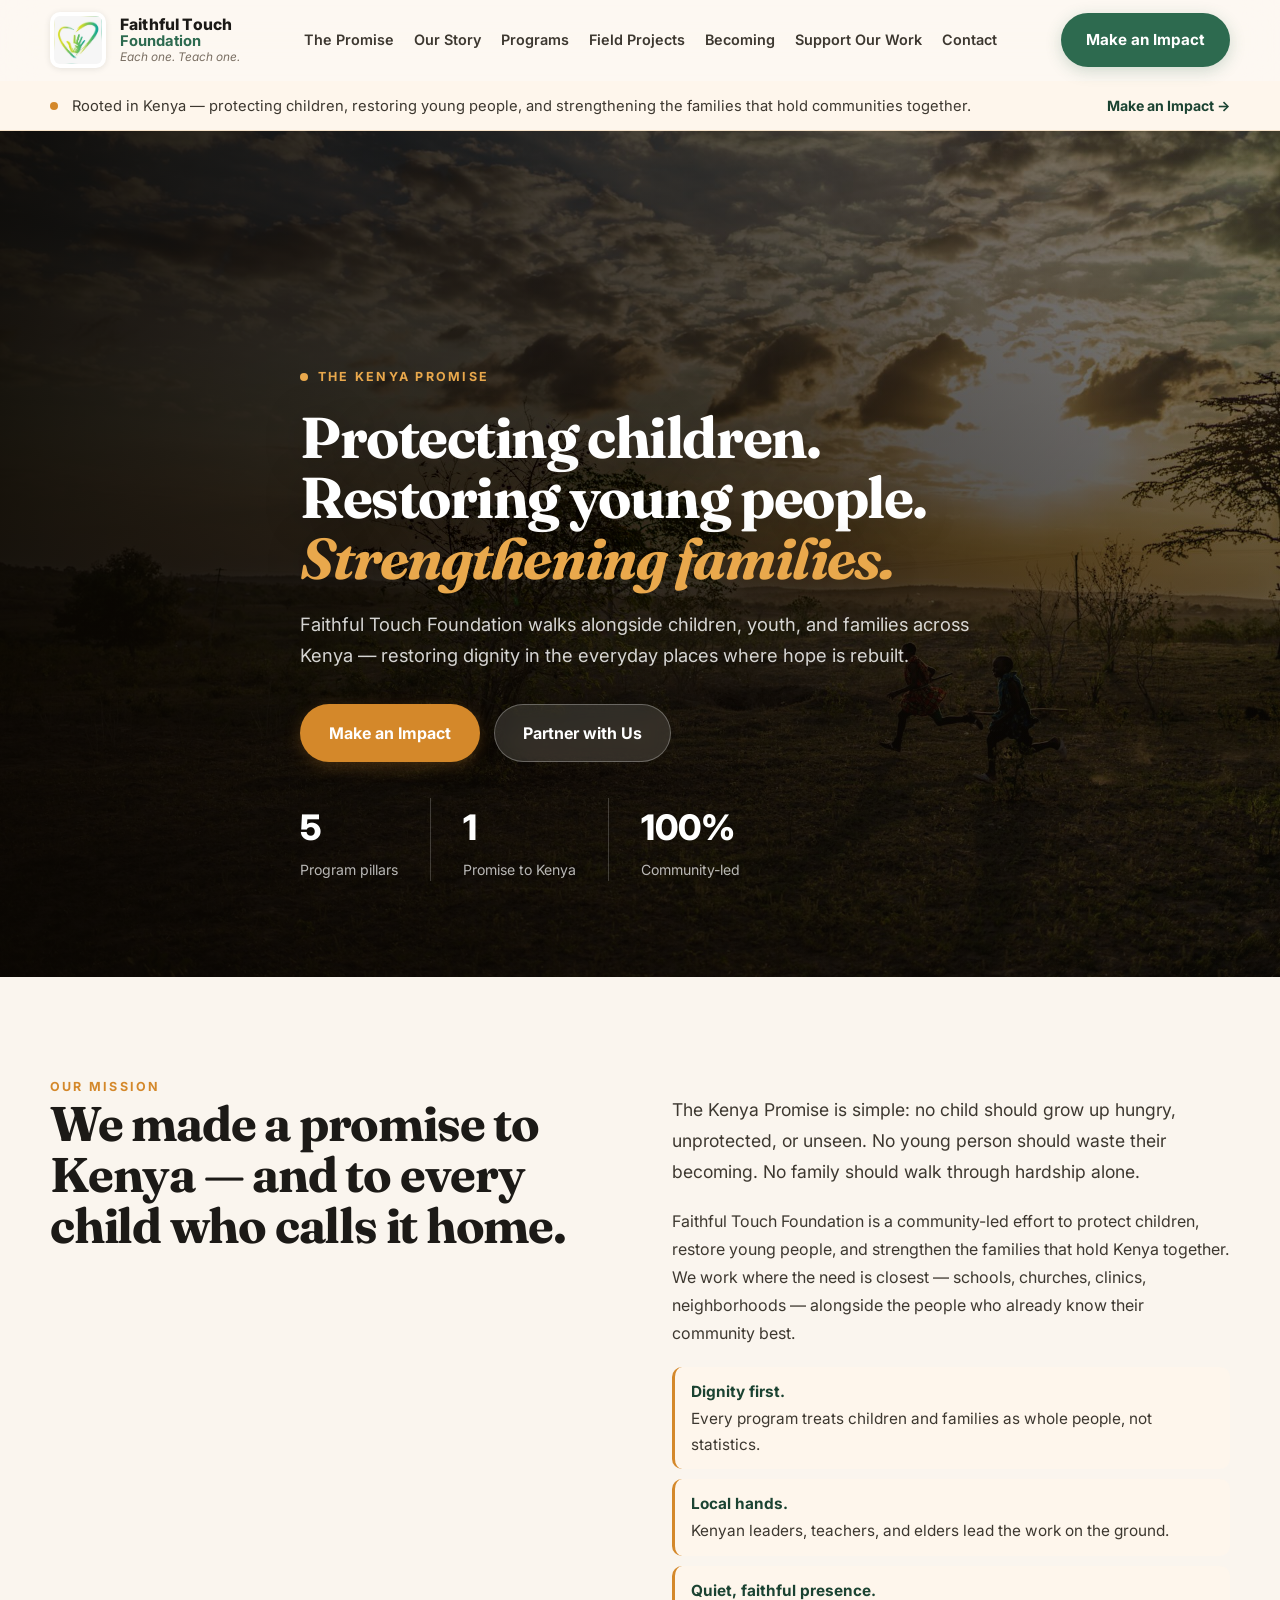
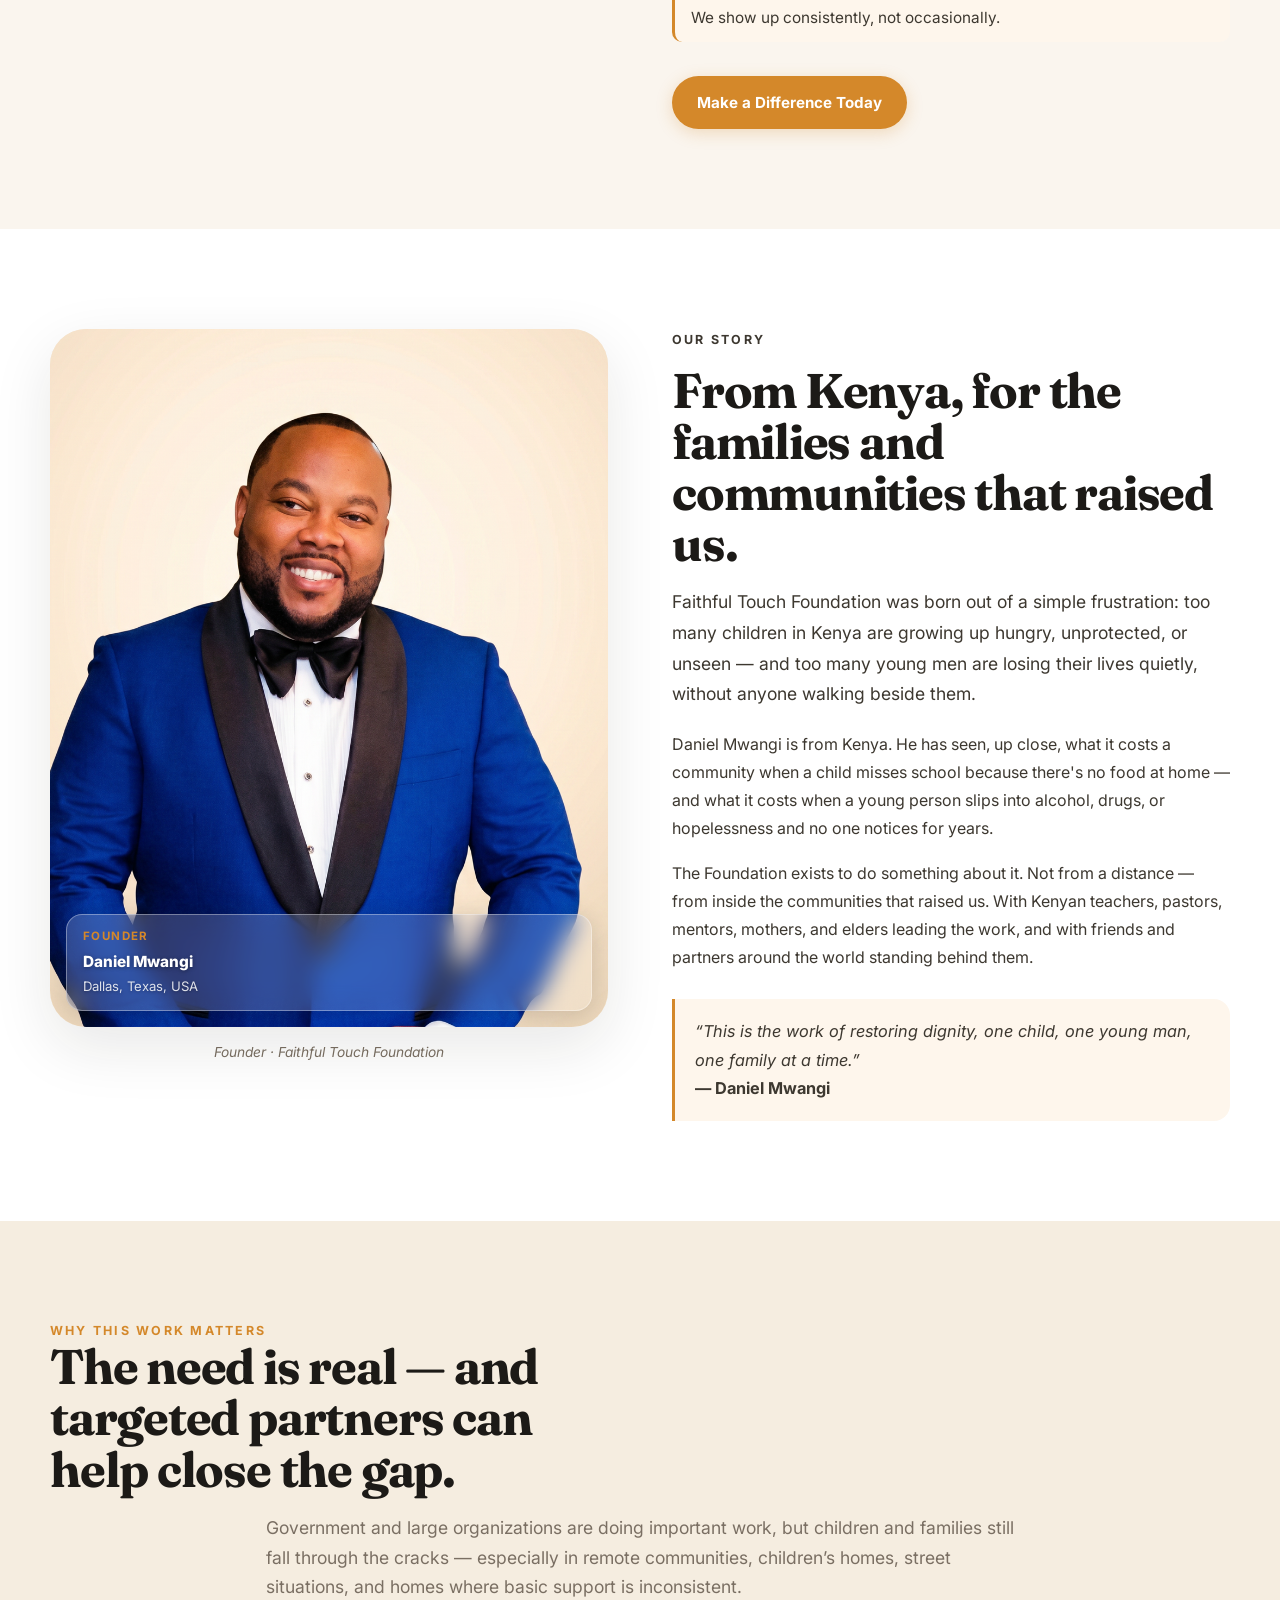
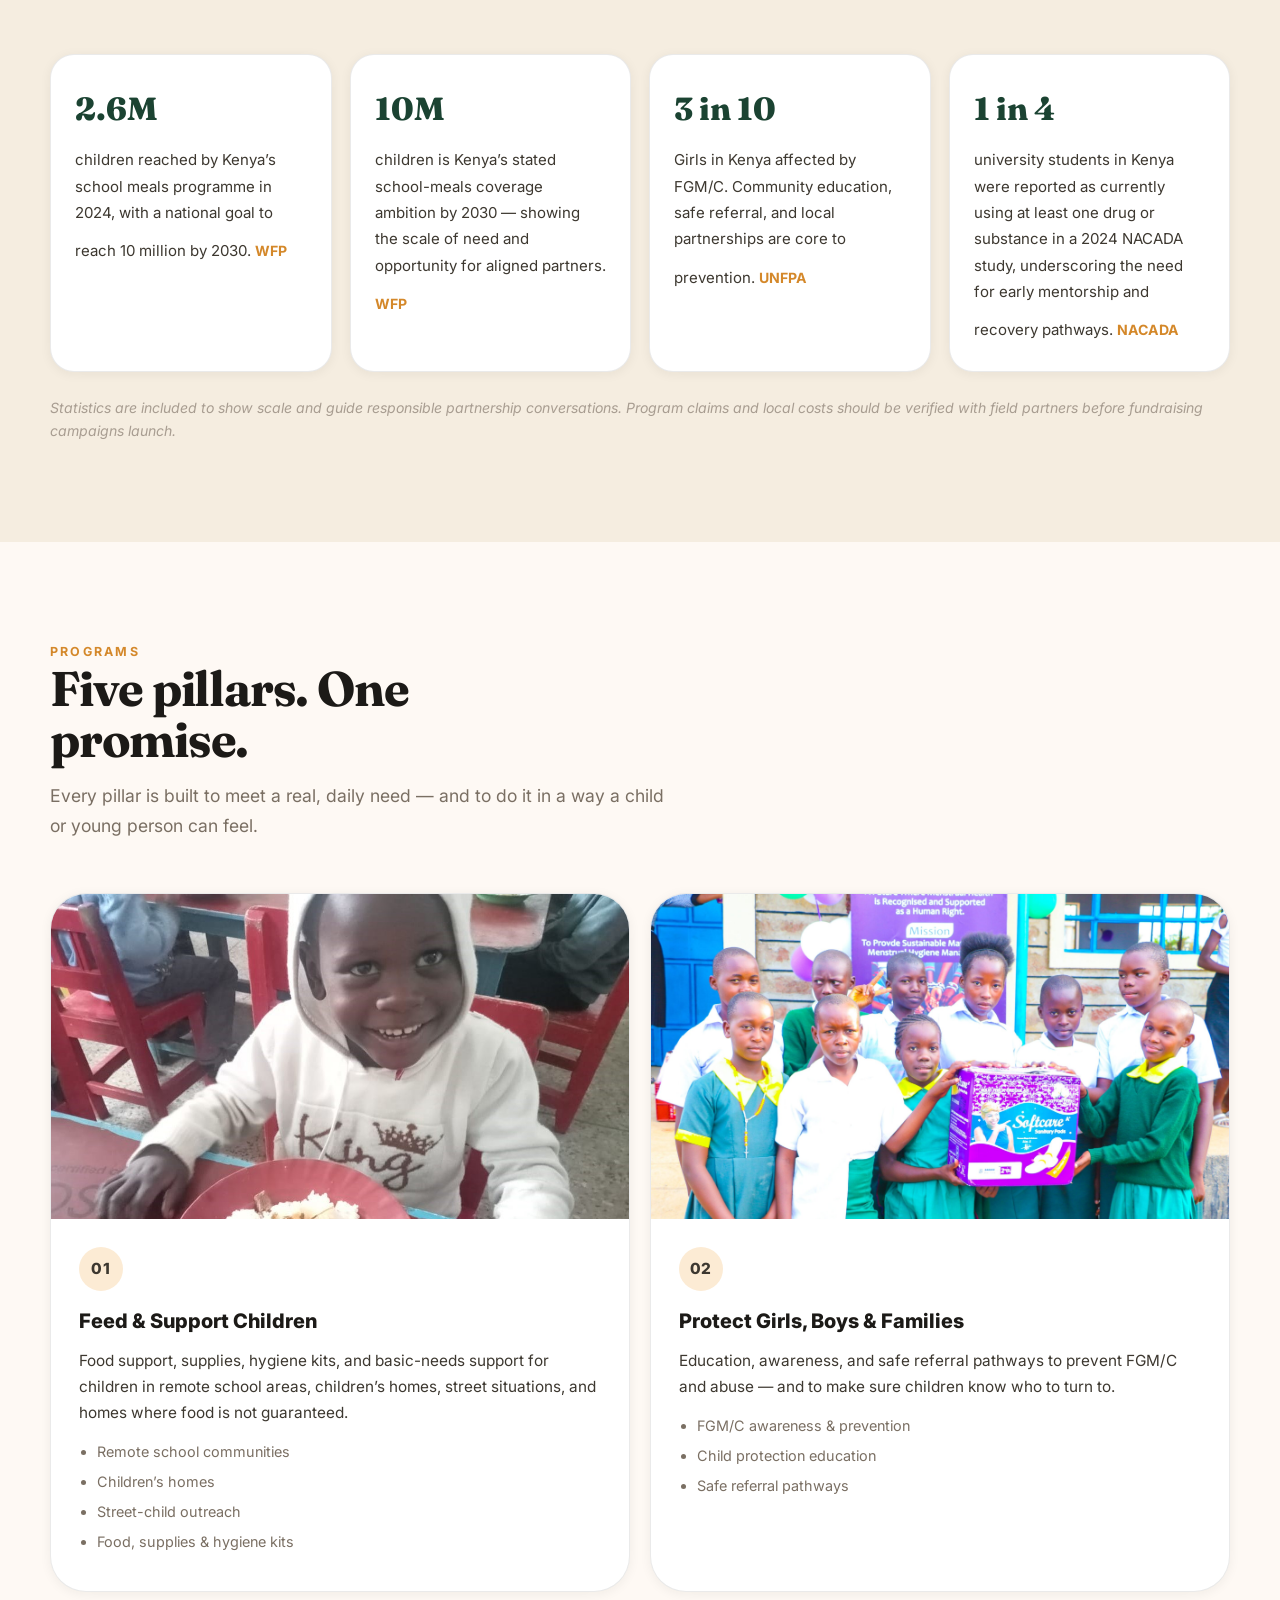
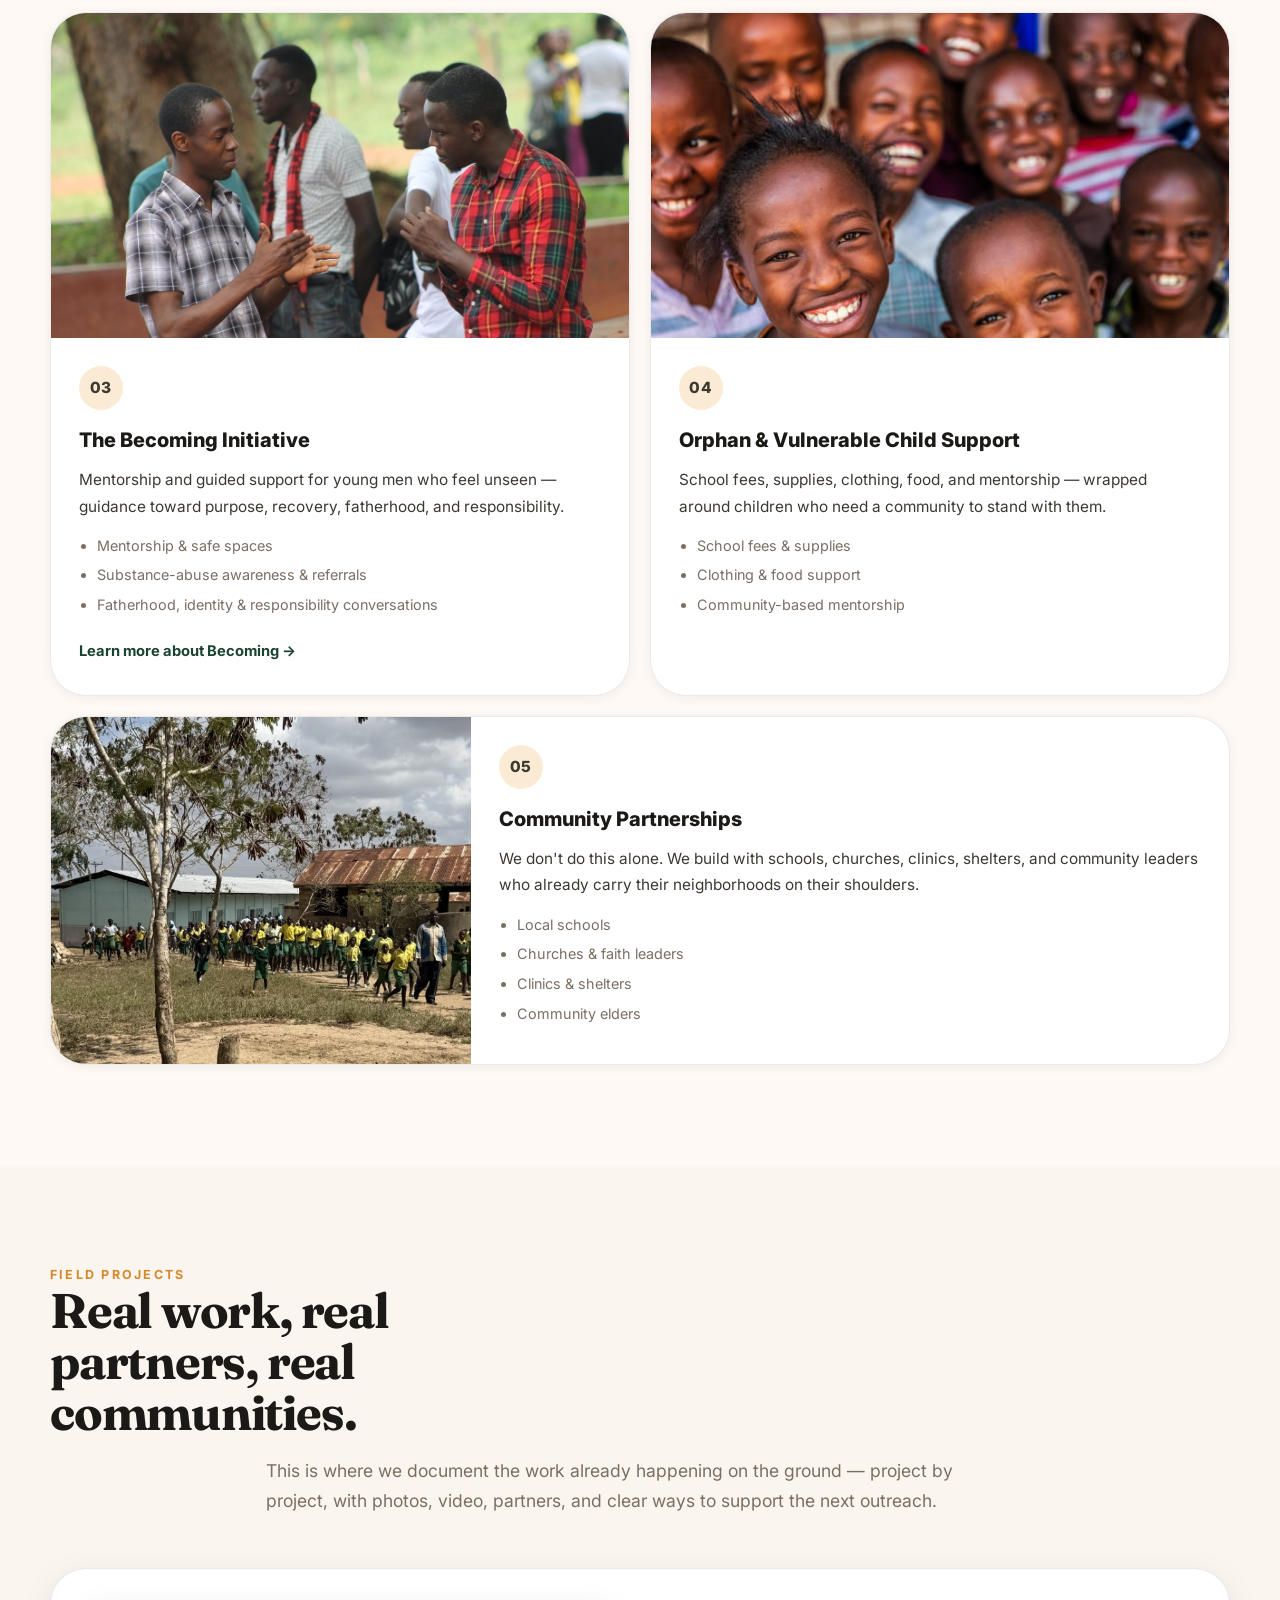
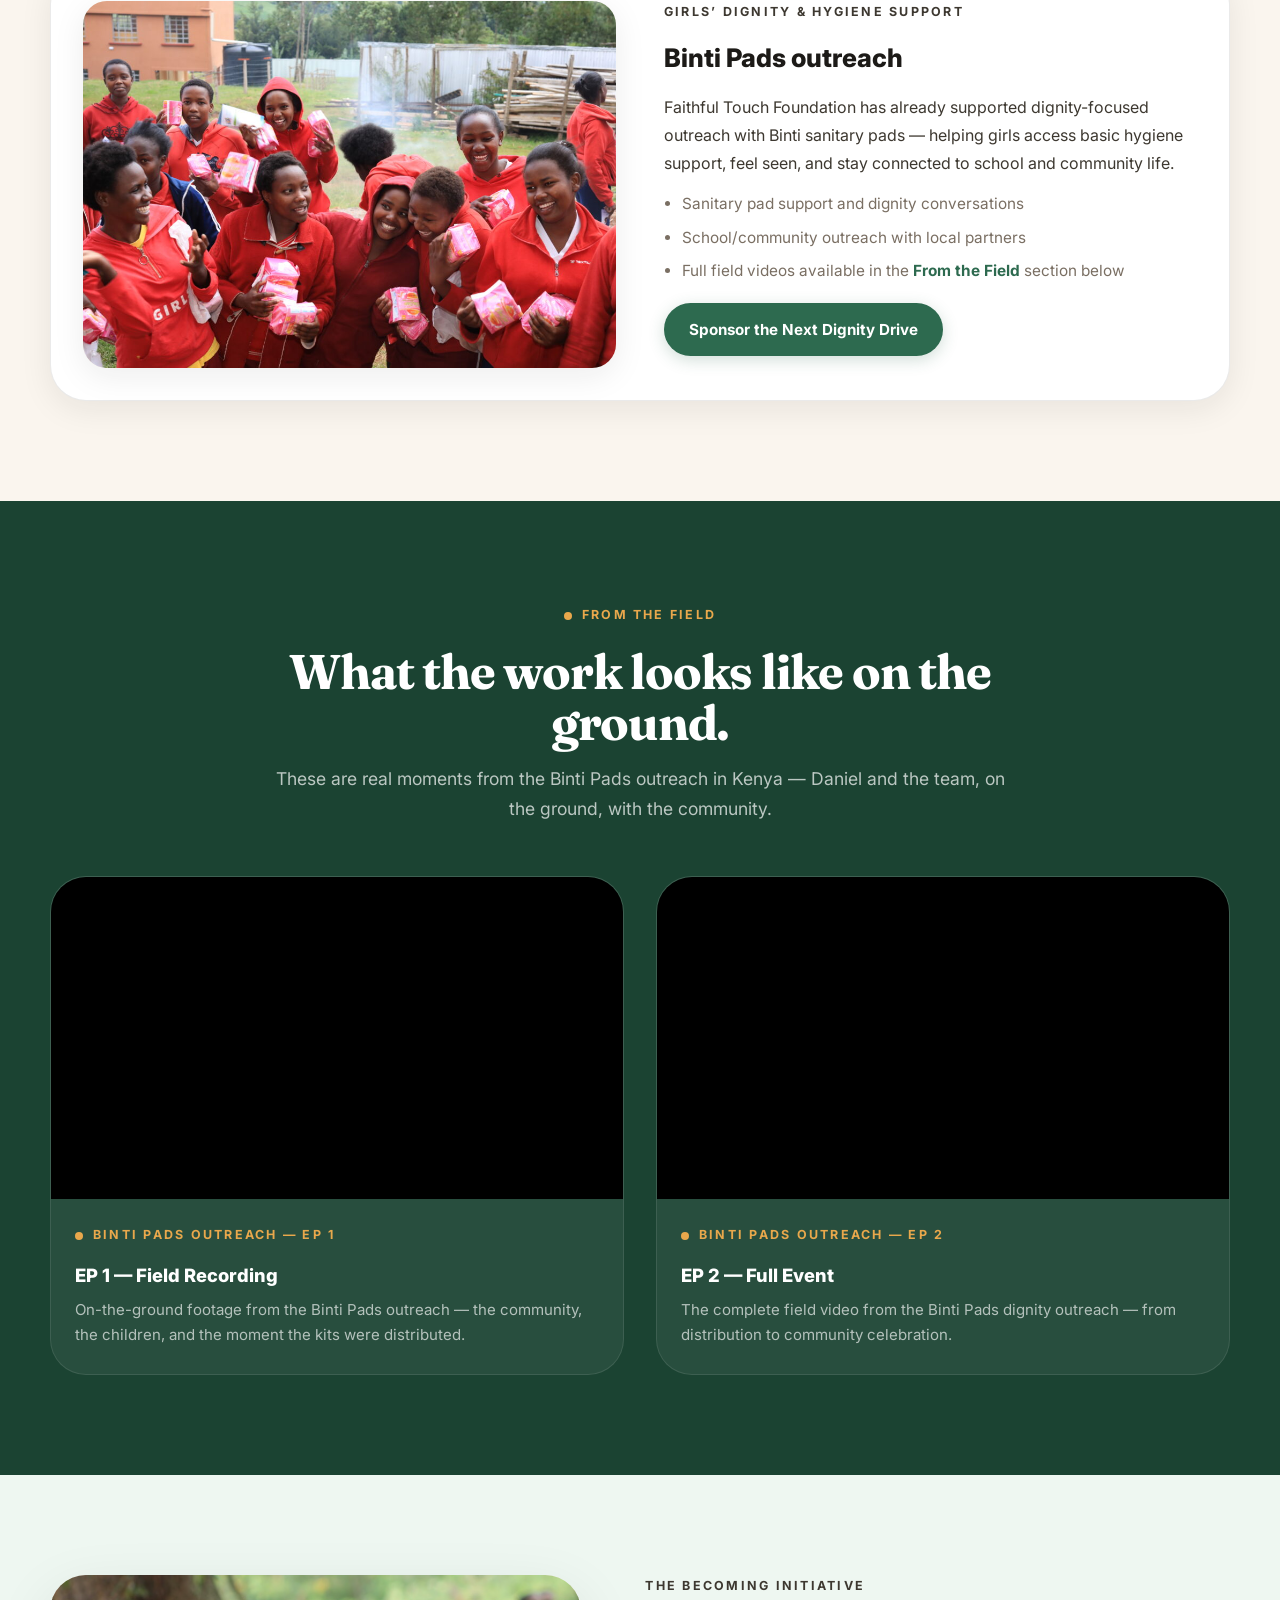
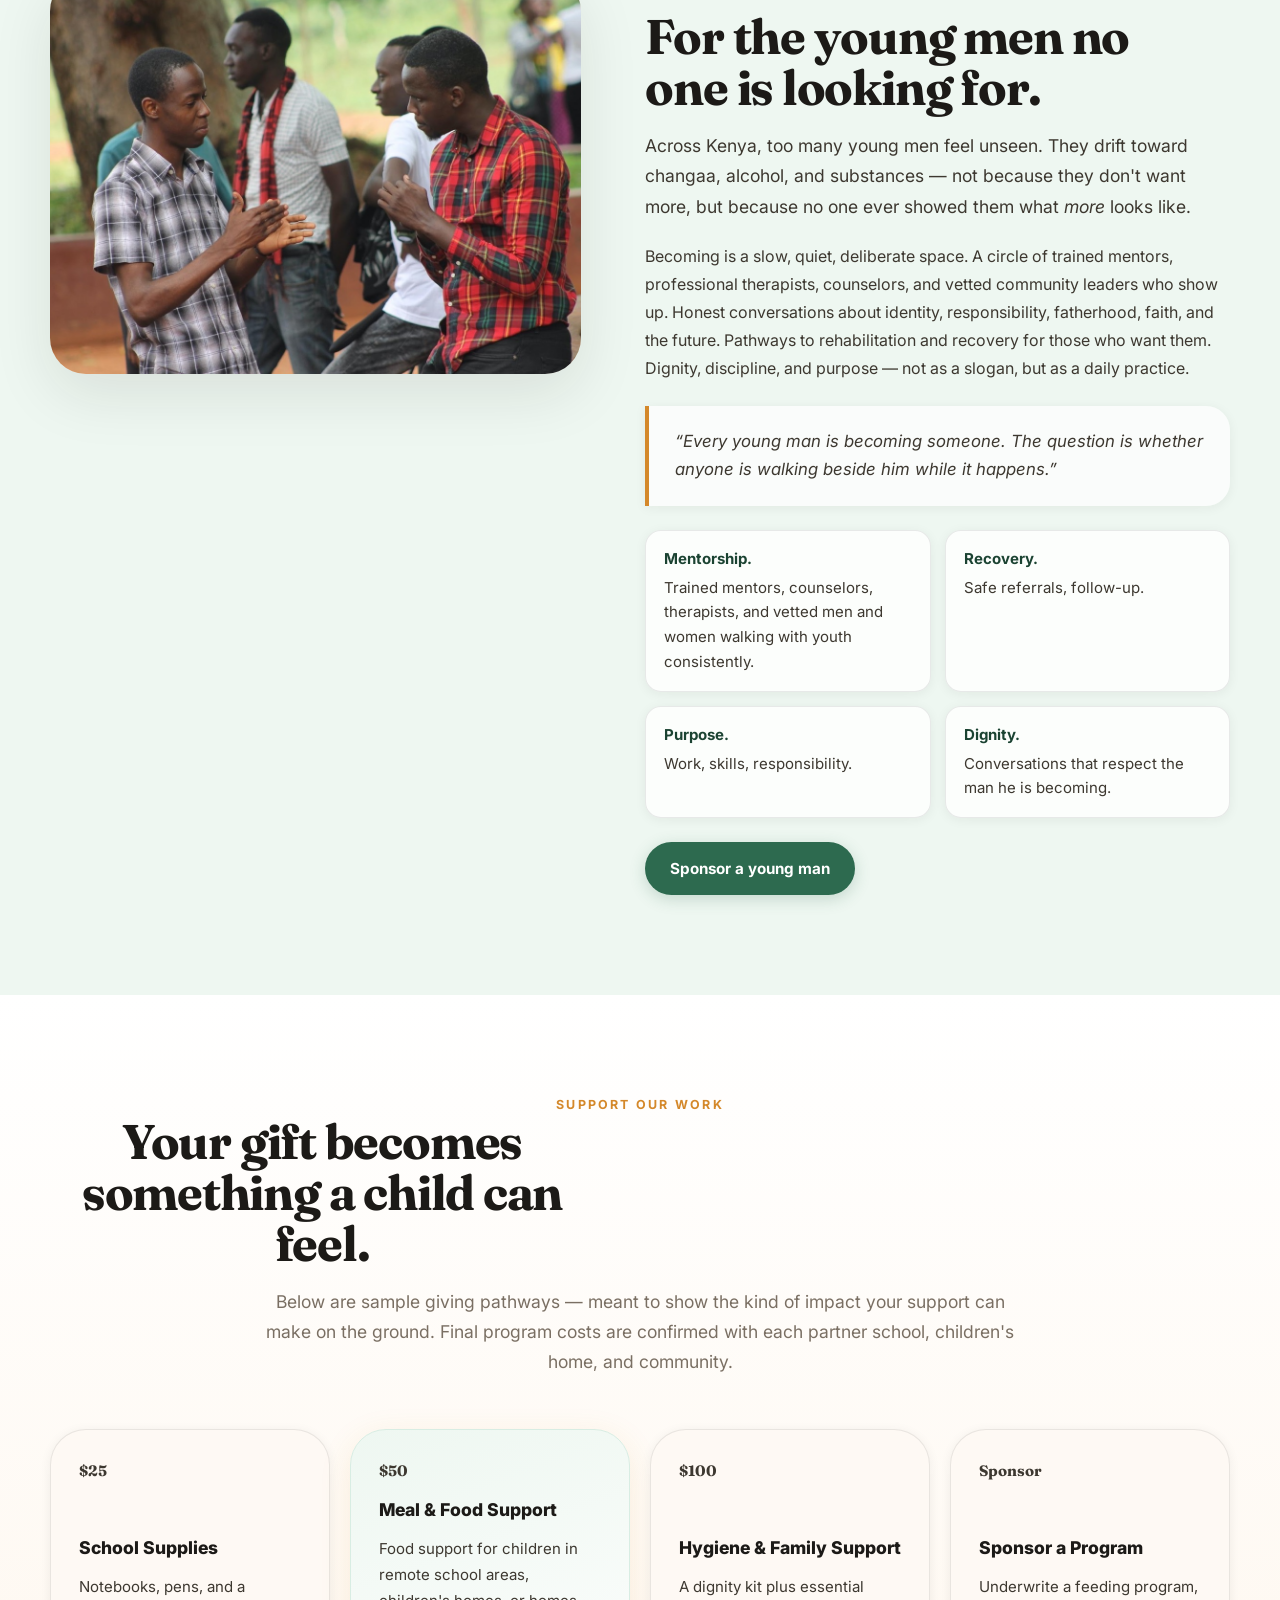
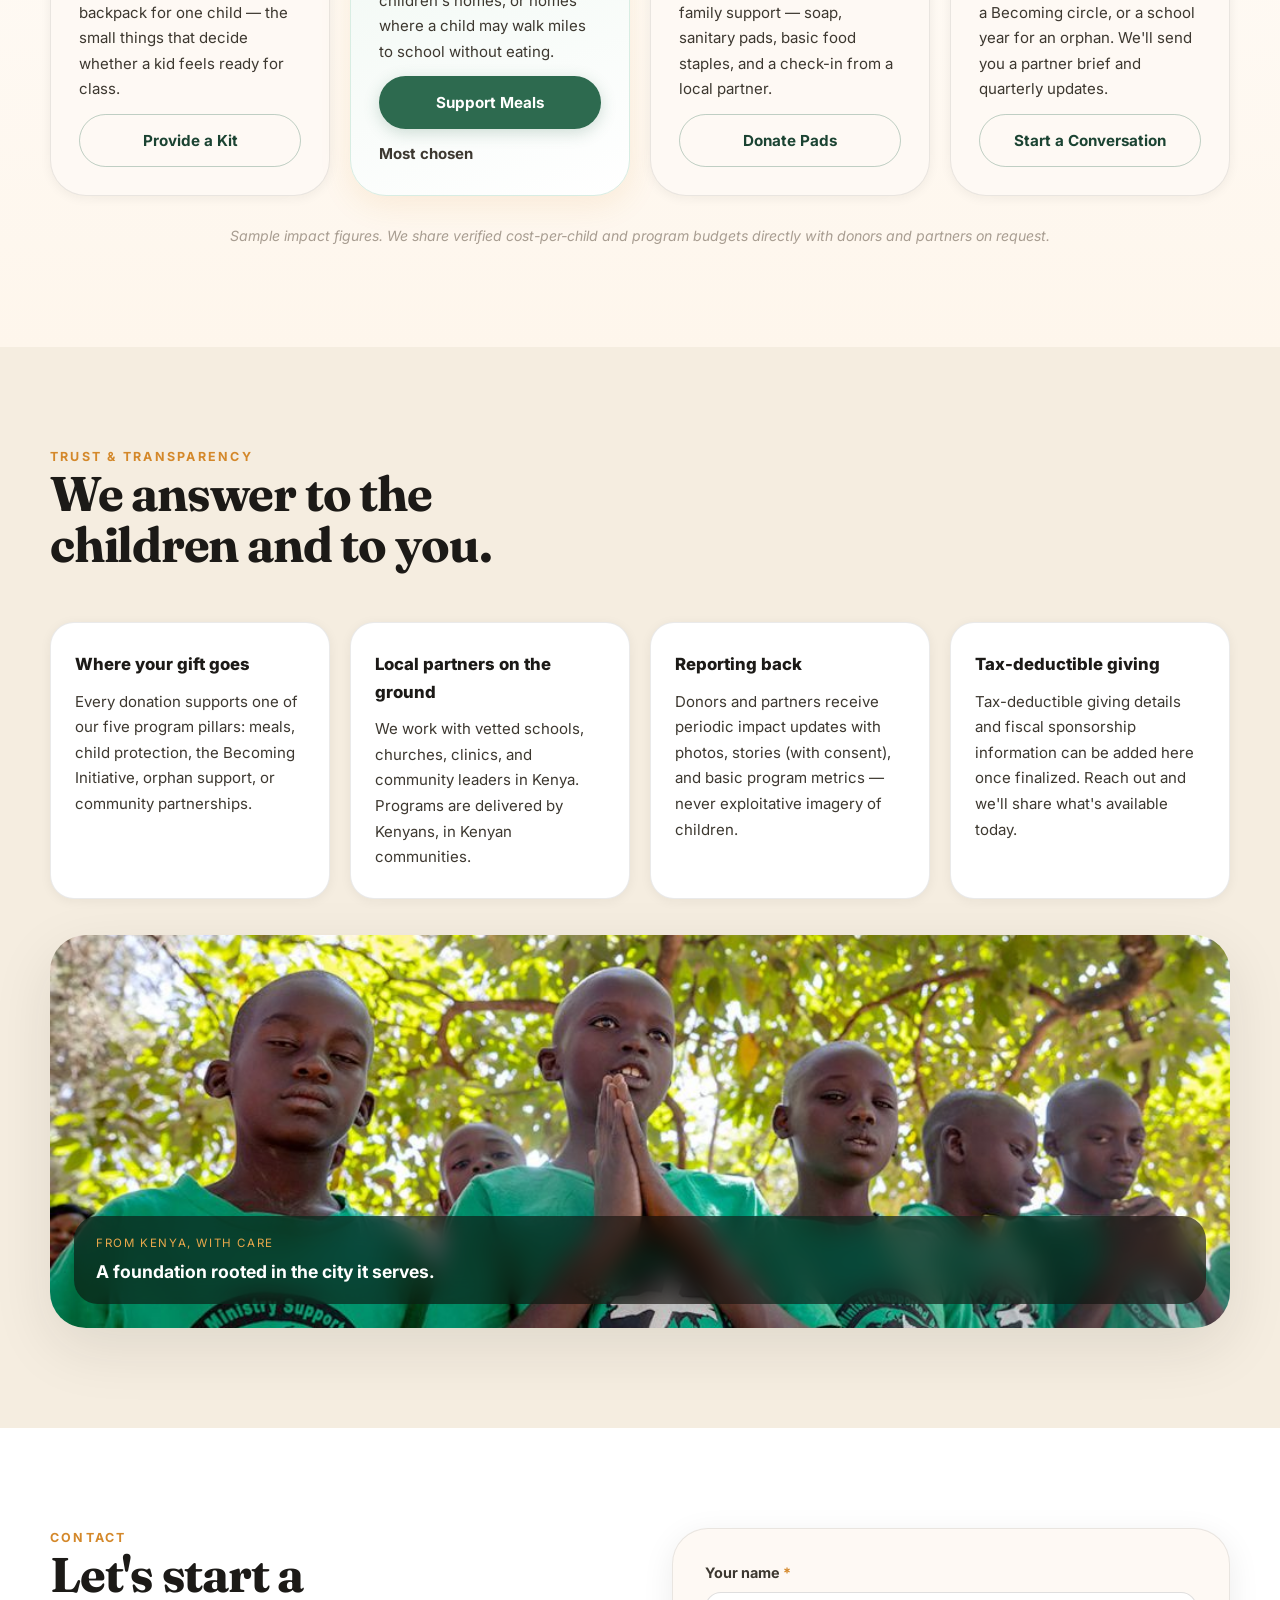
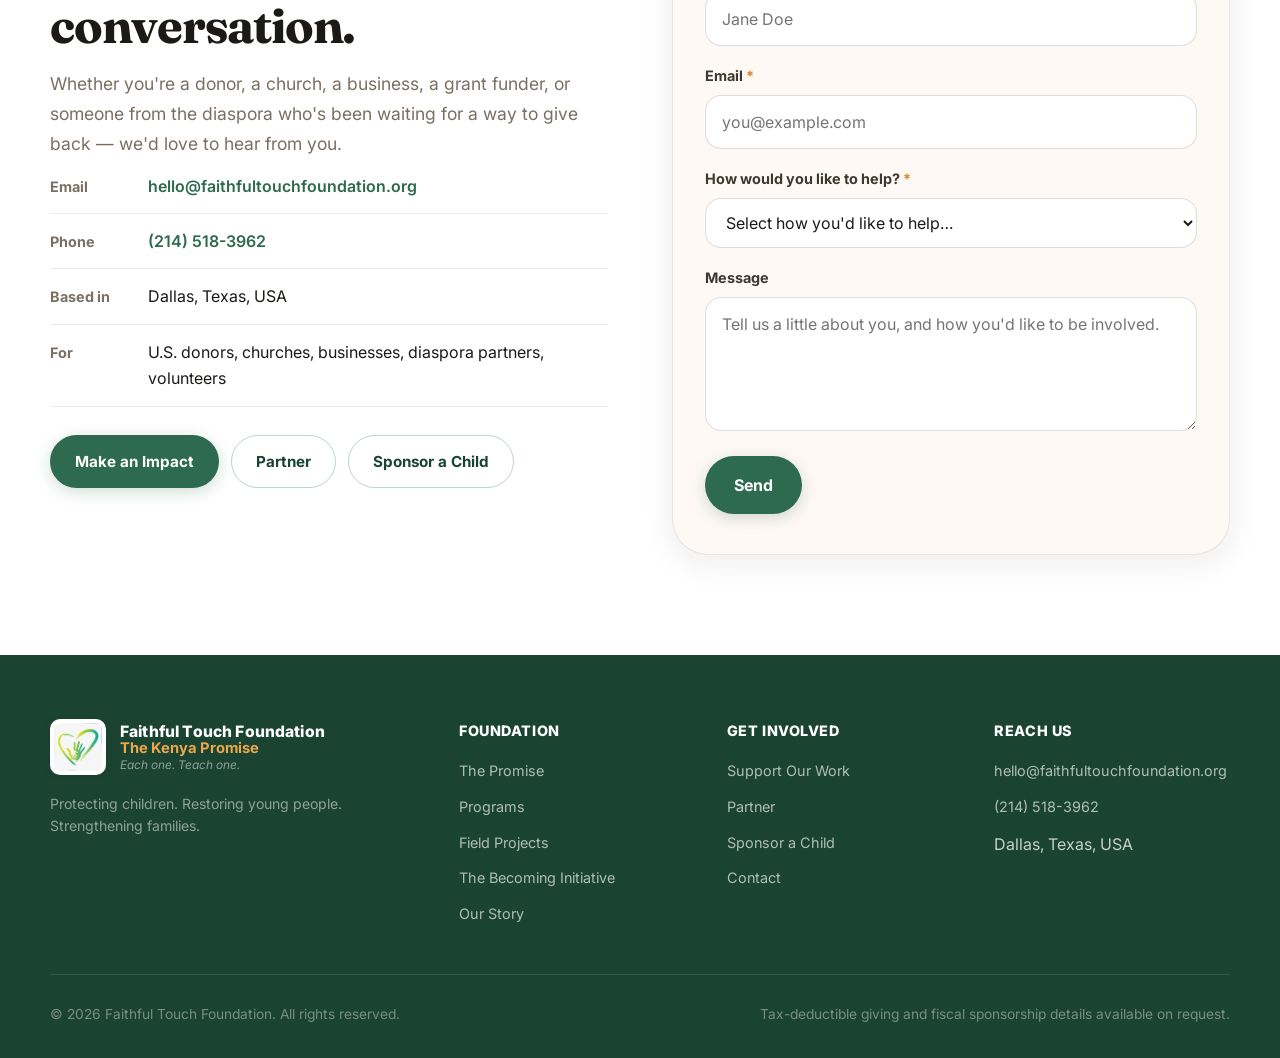
==== index.html @ 4c998335 "update" ====
<!DOCTYPE html>
<html lang="en">
<head>
  <meta charset="UTF-8" />
  <meta name="viewport" content="width=device-width, initial-scale=1.0" />
  <title>Faithful Touch Foundation — The Kenya Promise</title>
  <meta name="description" content="Faithful Touch Foundation protects children, restores young people, and strengthens families across Kenya. Join The Kenya Promise — support, partner, sponsor." />

  <!-- Open Graph -->
  <meta property="og:title" content="Faithful Touch Foundation — The Kenya Promise" />
  <meta property="og:description" content="Protecting children. Restoring young people. Strengthening families. Join us in Kenya." />
  <meta property="og:type" content="website" />
  <meta property="og:image" content="assets/img/hero.png" />
  <meta property="og:url" content="https://faithfultouchfoundation.org" />
  <meta name="twitter:card" content="summary_large_image" />

  <link rel="icon" type="image/png" href="assets/favicon.png" />
  <link rel="preconnect" href="https://fonts.googleapis.com" />
  <link rel="preconnect" href="https://fonts.gstatic.com" crossorigin />
  <link href="https://fonts.googleapis.com/css2?family=Fraunces:ital,opsz,wght@0,9..144,400;0,9..144,600;0,9..144,700;1,9..144,400;1,9..144,600&family=Inter:wght@400;500;600;700;800&display=swap" rel="stylesheet" />
  <link rel="stylesheet" href="assets/styles.css" />
</head>
<body>

  <!-- Header / Nav -->
  <header class="site-header" id="siteHeader">
    <div class="container header-row">
      <a class="brand" href="#top" aria-label="Faithful Touch Foundation home">
        <img class="brand-mark brand-mark--image" src="assets/faithful-touch-mark.png" alt="" aria-hidden="true" />
        <span class="brand-text">
          <span class="brand-name">Faithful Touch</span>
          <span class="brand-sub">Foundation</span>
          <span class="brand-tagline">Each one. Teach one.</span>
        </span>
      </a>

      <nav class="nav" aria-label="Primary">
        <a href="#promise">The Promise</a>
        <a href="#story">Our Story</a>
        <a href="#programs">Programs</a>
        <a href="#projects">Field Projects</a>
        <a href="#becoming">Becoming</a>
        <a href="#give">Support Our Work</a>
        <a href="#contact">Contact</a>
      </nav>

      <a href="#contact" class="btn btn-primary nav-cta">Make an Impact</a>

      <button class="nav-toggle" aria-label="Toggle menu" aria-expanded="false" id="navToggle">
        <span></span><span></span><span></span>
      </button>
    </div>
    <nav class="nav-mobile" id="navMobile" aria-label="Mobile">
      <a href="#promise">The Promise</a>
      <a href="#story">Our Story</a>
      <a href="#programs">Programs</a>
      <a href="#projects">Field Projects</a>
      <a href="#becoming">Becoming</a>
      <a href="#give">Support Our Work</a>
      <a href="#contact">Contact</a>
      <a href="#contact" class="btn btn-primary">Make an Impact</a>
    </nav>
  </header>

  <!-- MISSION STRIP -->
  <div class="mission-strip">
    <div class="container mission-strip-inner">
      <span class="mission-strip-dot"></span>
      <p>Rooted in Kenya &mdash; protecting children, restoring young people, and strengthening the families that hold communities together.</p>
      <a href="#contact" class="mission-strip-cta">Make an Impact &rarr;</a>
    </div>
  </div>

  <main id="top">

    <!-- HERO -->
    <section class="hero">
      <div class="hero-media">
        <img src="assets/img/hero.png" alt="Children in everyday clothes walking together in warm afternoon light" />
        <div class="hero-veil" aria-hidden="true"></div>
      </div>

      <div class="container hero-content">
        <p class="eyebrow"><span class="dot"></span> The Kenya Promise</p>
        <h1 class="display">
          Protecting children.<br/>
          Restoring young people.<br/>
          <em>Strengthening families.</em>
        </h1>
        <!-- Warm trust signal on hero -->
        <p class="lede">
          Faithful Touch Foundation walks alongside children, youth, and families across Kenya — restoring dignity in the everyday places where hope is rebuilt.
        </p>
        <div class="hero-cta">
          <a href="#contact" class="btn btn-gold btn-lg">Make an Impact</a>
          <a href="#contact" class="btn btn-ghost btn-lg">Partner with Us</a>
        </div>
        <div class="hero-meta">
          <div><span class="num">5</span><span class="label">Program pillars</span></div>
          <div class="divider" aria-hidden="true"></div>
          <div><span class="num">1</span><span class="label">Promise to Kenya</span></div>
          <div class="divider" aria-hidden="true"></div>
          <div><span class="num">100%</span><span class="label">Community-led</span></div>
        </div>
      </div>
    </section>

    <!-- MISSION / KENYA PROMISE -->
    <section class="section promise" id="promise">
      <div class="container grid-2">
        <div class="col">
          <p class="kicker">Our Mission</p>
          <h2 class="h-display">
            We made a promise to Kenya — and to every child who calls it home.
          </h2>
        </div>
        <div class="col col-prose">
          <p class="lede">
            The Kenya Promise is simple: no child should grow up hungry, unprotected, or unseen. No young person should waste their becoming. No family should walk through hardship alone.
          </p>
          <p style="margin-top: 1rem; color: var(--ink-soft); line-height: 1.75;">
            Faithful Touch Foundation is a community-led effort to protect children, restore young people, and strengthen the families that hold Kenya together. We work where the need is closest — schools, churches, clinics, neighborhoods — alongside the people who already know their community best.
          </p>
          <ul class="value-list">
            <li><strong>Dignity first.</strong> Every program treats children and families as whole people, not statistics.</li>
            <li><strong>Local hands.</strong> Kenyan leaders, teachers, and elders lead the work on the ground.</li>
            <li><strong>Quiet, faithful presence.</strong> We show up consistently, not occasionally.</li>
          </ul>
          <a href="#contact" class="btn btn-gold" style="margin-top: 24px;">Make a Difference Today</a>
        </div>
      </div>
    </section>

    <!-- FOUNDER STORY -->
    <section class="section story" id="story">
      <div class="container grid-2">
        <div class="col col-media">
          <div class="media-frame portrait" style="position: relative;">
            <img src="assets/img/founder.png" alt="Daniel Mwangi, founder of Faithful Touch Foundation" />
            <div style="position: absolute; bottom: 16px; left: 16px; right: 16px; background: rgba(255,255,255,0.18); backdrop-filter: blur(12px); -webkit-backdrop-filter: blur(12px); border: 1px solid rgba(255,255,255,0.35); border-radius: var(--radius-md); padding: 12px 16px; box-shadow: 0 4px 24px rgba(0,0,0,0.15);">
              <p style="font-size: .72rem; font-weight: 700; color: var(--gold); letter-spacing: .12em; text-transform: uppercase; margin-bottom: 3px;">Founder</p>
              <p style="font-size: .96rem; font-weight: 800; color: #fff; margin: 0 0 2px; text-shadow: 0 1px 4px rgba(0,0,0,0.4);">Daniel Mwangi</p>
              <p style="font-size: .82rem; color: rgba(255,255,255,0.85); margin: 0; text-shadow: 0 1px 3px rgba(0,0,0,0.3);">Dallas, Texas, USA</p>
            </div>
          </div>
          <p class="caption">Founder &middot; Faithful Touch Foundation</p>
        </div>
        <div class="col col-prose">
          <p class="kicker">Our Story</p>
          <h2 class="h-display wide">From Kenya, for the families and communities that raised us.</h2>
          <p class="lede">
            Faithful Touch Foundation was born out of a simple frustration: too many children in Kenya are growing up hungry, unprotected, or unseen — and too many young men are losing their lives quietly, without anyone walking beside them.
          </p>
          <p>
            Daniel Mwangi is from Kenya. He has seen, up close, what it costs a community when a child misses school because there's no food at home — and what it costs when a young person slips into alcohol, drugs, or hopelessness and no one notices for years.
          </p>
          <p>
            The Foundation exists to do something about it. Not from a distance — from inside the communities that raised us. With Kenyan teachers, pastors, mentors, mothers, and elders leading the work, and with friends and partners around the world standing behind them.
          </p>
          <p class="signoff">
            <em>“This is the work of restoring dignity, one child, one young man, one family at a time.”</em><br/>
            <strong>— Daniel Mwangi</strong>
          </p>
        </div>
      </div>
    </section>

    <!-- IMPACT / GIVE -->
    <!-- WHY IT MATTERS -->
    <section class="section stats" id="why-it-matters">
      <div class="container">
        <header class="section-head">
          <p class="kicker">Why this work matters</p>
          <h2 class="h-display">The need is real — and targeted partners can help close the gap.</h2>
          <p class="lede max-prose">
            Government and large organizations are doing important work, but children and families still fall through the cracks — especially in remote communities, children’s homes, street situations, and homes where basic support is inconsistent.
          </p>
        </header>
        <div class="stat-grid">
          <article class="stat-card">
            <strong>2.6M</strong>
            <span>children reached by Kenya’s school meals programme in 2024, with a national goal to reach 10 million by 2030.</span>
            <a href="https://www.wfp.org/stories/feeding-future-africa-surges-ahead-school-meals" target="_blank" rel="noopener">WFP</a>
          </article>
          <article class="stat-card">
            <strong>10M</strong>
            <span>children is Kenya’s stated school-meals coverage ambition by 2030 — showing the scale of need and opportunity for aligned partners.</span>
            <a href="https://www.wfp.org/stories/feeding-future-africa-surges-ahead-school-meals" target="_blank" rel="noopener">WFP</a>
          </article>
          <article class="stat-card">
            <strong>3 in 10</strong>
            <span>Girls in Kenya affected by FGM/C. Community education, safe referral, and local partnerships are core to prevention.</span>
            <a href="https://www.unfpa.org/resources/2024-fgm-country-snapshot-kenya" target="_blank" rel="noopener">UNFPA</a>
          </article>
          <article class="stat-card">
            <strong>1 in 4</strong>
            <span>university students in Kenya were reported as currently using at least one drug or substance in a 2024 NACADA study, underscoring the need for early mentorship and recovery pathways.</span>
            <a href="https://nacada.go.ke/sites/default/files/2025-02/Status%20of%20DSU%20among%20University%20Students%20in%20Kenya%202024%20_0.pdf" target="_blank" rel="noopener">NACADA</a>
          </article>
        </div>
        <p class="source-note">Statistics are included to show scale and guide responsible partnership conversations. Program claims and local costs should be verified with field partners before fundraising campaigns launch.</p>
      </div>
    </section>

    <!-- PROGRAMS -->
    <section class="section programs" id="programs">
      <div class="container">
        <header class="section-head">
          <p class="kicker">Programs</p>
          <h2 class="h-display">Five pillars. One promise.</h2>
          <p class="lede" style="max-width: 56ch; margin-top: 16px;">
            Every pillar is built to meet a real, daily need — and to do it in a way a child or young person can feel.
          </p>
        </header>

        <div class="program-grid">

          <article class="program-card">
            <div class="program-media">
              <img src="assets/img/program-feed.png" alt="Community volunteers serving food and support packages to children in everyday clothes" />
            </div>
            <div class="program-body">
              <p class="num-badge">01</p>
              <h3>Feed &amp; Support Children</h3>
              <p>Food support, supplies, hygiene kits, and basic-needs support for children in remote school areas, children’s homes, street situations, and homes where food is not guaranteed.</p>
              <ul class="bullets">
                <li>Remote school communities</li>
                <li>Children’s homes</li>
                <li>Street-child outreach</li>
                <li>Food, supplies &amp; hygiene kits</li>
              </ul>
            </div>
          </article>

          <article class="program-card">
            <div class="program-media">
              <img src="assets/img/program-protect.png" alt="Faithful Touch Foundation dignity support outreach with Binti sanitary pads" />
            </div>
            <div class="program-body">
              <p class="num-badge">02</p>
              <h3>Protect Girls, Boys &amp; Families</h3>
              <p>Education, awareness, and safe referral pathways to prevent FGM/C and abuse — and to make sure children know who to turn to.</p>
              <ul class="bullets">
                <li>FGM/C awareness &amp; prevention</li>
                <li>Child protection education</li>
                <li>Safe referral pathways</li>
              </ul>
            </div>
          </article>

          <article class="program-card program-card--feature">
            <div class="program-media">
              <img src="assets/img/program-becoming.png" alt="Young Kenyan men sitting in a guided mentorship circle in a community space" />
            </div>
            <div class="program-body">
              <p class="num-badge">03</p>
              <h3>The Becoming Initiative</h3>
              <p>Mentorship and guided support for young men who feel unseen — guidance toward purpose, recovery, fatherhood, and responsibility.</p>
              <ul class="bullets">
                <li>Mentorship &amp; safe spaces</li>
                <li>Substance-abuse awareness &amp; referrals</li>
                <li>Fatherhood, identity &amp; responsibility conversations</li>
              </ul>
              <a href="#becoming" class="link-arrow">Learn more about Becoming →</a>
            </div>
          </article>

          <article class="program-card">
            <div class="program-media">
              <img src="assets/img/program-orphan-reveal-v5.png" alt="A Kenyan elder walking a young child to school, holding hands on a dirt path" />
            </div>
            <div class="program-body">
              <p class="num-badge">04</p>
              <h3>Orphan &amp; Vulnerable Child Support</h3>
              <p>School fees, supplies, clothing, food, and mentorship — wrapped around children who need a community to stand with them.</p>
              <ul class="bullets">
                <li>School fees &amp; supplies</li>
                <li>Clothing &amp; food support</li>
                <li>Community-based mentorship</li>
              </ul>
            </div>
          </article>

          <article class="program-card program-card--wide">
            <div class="program-media">
              <img src="assets/img/program-community.png" alt="A small Kenyan community gathered at dusk outside a church and school, in conversation" />
            </div>
            <div class="program-body">
              <p class="num-badge">05</p>
              <h3>Community Partnerships</h3>
              <p>We don't do this alone. We build with schools, churches, clinics, shelters, and community leaders who already carry their neighborhoods on their shoulders.</p>
              <ul class="bullets two-col">
                <li>Local schools</li>
                <li>Churches &amp; faith leaders</li>
                <li>Clinics &amp; shelters</li>
                <li>Community elders</li>
              </ul>
            </div>
          </article>

        </div>
      </div>
    </section>

    <!-- FIELD PROJECTS -->
    <section class="section projects" id="projects">
      <div class="container">
        <header class="section-head">
          <p class="kicker">Field Projects</p>
          <h2 class="h-display">Real work, real partners, real communities.</h2>
          <p class="lede max-prose">
            This is where we document the work already happening on the ground — project by project, with photos, video, partners, and clear ways to support the next outreach.
          </p>
        </header>

        <article class="project-feature">
          <div class="project-media-grid">
            <div class="project-main-photo">
              <img src="assets/img/project-binti-main.png" alt="Faithful Touch Foundation field outreach with Binti sanitary pads" />
            </div>
          </div>
          <div class="project-copy">
            <p class="kicker">Girls’ Dignity &amp; Hygiene Support</p>
            <h3>Binti Pads outreach</h3>
            <p>
              Faithful Touch Foundation has already supported dignity-focused outreach with Binti sanitary pads — helping girls access basic hygiene support, feel seen, and stay connected to school and community life.
            </p>
            <ul class="project-list">
              <li>Sanitary pad support and dignity conversations</li>
              <li>School/community outreach with local partners</li>
              <li>Full field videos available in the <a href="#from-field" style="color:var(--green);font-weight:700;">From the Field</a> section below</li>
            </ul>
            <a href="#contact" class="btn btn-primary">Sponsor the Next Dignity Drive</a>
          </div>
        </article>
      </div>
    </section>

    <!-- FROM THE FIELD -->
    <section class="section from-field" id="from-field">
      <div class="container">
        <header class="section-head center">
          <p class="eyebrow"><span class="dot"></span>From the Field</p>
          <h2 class="h-display wide" style="margin: 0 auto; text-align: center;">What the work looks like on the ground.</h2>
          <p class="lede max-prose" style="margin: 16px auto 0;">These are real moments from the Binti Pads outreach in Kenya &mdash; Daniel and the team, on the ground, with the community.</p>
        </header>
        <div class="field-video-grid">
          <div class="field-video-card">
            <div class="field-video-wrap">
              <iframe
                src="https://drive.google.com/file/d/1Skoa_aJn4fm5goQNoUMMYHG2GoP67Mor/preview"
                title="Binti Pads Outreach — EP 1 Field Recording"
                allow="autoplay"
                allowfullscreen
                width="640" height="360">
              </iframe>
            </div>
            <div class="field-video-caption">
              <span class="eyebrow" style="margin-bottom: 8px;"><span class="dot"></span>Binti Pads Outreach — EP 1</span>
              <h3>EP 1 — Field Recording</h3>
              <p>On-the-ground footage from the Binti Pads outreach &mdash; the community, the children, and the moment the kits were distributed.</p>
            </div>
          </div>
          <div class="field-video-card">
            <div class="field-video-wrap">
              <iframe
                src="https://drive.google.com/file/d/1YqrME9pMEOPaKYPAaIOEbQVXTIswUZom/preview"
                title="Binti Pads Outreach — EP 2 Full Event"
                allow="autoplay"
                allowfullscreen
                width="640" height="360">
              </iframe>
            </div>
            <div class="field-video-caption">
              <span class="eyebrow" style="margin-bottom: 8px;"><span class="dot"></span>Binti Pads Outreach — EP 2</span>
              <h3>EP 2 — Full Event</h3>
              <p>The complete field video from the Binti Pads dignity outreach &mdash; from distribution to community celebration.</p>
            </div>
          </div>
        </div>
      </div>
    </section>

    <!-- BECOMING -->
    <section class="section becoming" id="becoming">
      <div class="container grid-2 grid-2--wide">
        <div class="col col-media">
          <div class="media-frame">
            <img src="assets/img/program-becoming.png" alt="Young men in conversation with trained mentors in a quiet community room" />
          </div>
        </div>
        <div class="col col-prose">
          <p class="kicker">The Becoming Initiative</p>
          <h2 class="h-display">For the young men no one is looking for.</h2>
          <p class="lede">
            Across Kenya, too many young men feel unseen. They drift toward changaa, alcohol, and substances — not because they don't want more, but because no one ever showed them what <em>more</em> looks like.
          </p>
          <p>
            Becoming is a slow, quiet, deliberate space. A circle of trained mentors, professional therapists, counselors, and vetted community leaders who show up. Honest conversations about identity, responsibility, fatherhood, faith, and the future. Pathways to rehabilitation and recovery for those who want them. Dignity, discipline, and purpose — not as a slogan, but as a daily practice.
          </p>
          <blockquote class="pullquote">
            “Every young man is becoming someone. The question is whether anyone is walking beside him while it happens.”
          </blockquote>
          <div class="becoming-pillars">
            <div><strong>Mentorship.</strong> Trained mentors, counselors, therapists, and vetted men and women walking with youth consistently.</div>
            <div><strong>Recovery.</strong> Safe referrals, follow-up.</div>
            <div><strong>Purpose.</strong> Work, skills, responsibility.</div>
            <div><strong>Dignity.</strong> Conversations that respect the man he is becoming.</div>
          </div>
          <a href="#contact" class="btn btn-primary">Sponsor a young man</a>
        </div>
      </div>
    </section>

    <section class="section give" id="give" style="background: linear-gradient(180deg, var(--surface) 0%, var(--gold-xsoft) 100%);">
      <div class="container">
        <header class="section-head center">
          <p class="kicker">Support Our Work</p>
          <h2 class="h-display">Your gift becomes something a child can feel.</h2>
          <p class="lede max-prose center">
            Below are sample giving pathways — meant to show the kind of impact your support can make on the ground. Final program costs are confirmed with each partner school, children's home, and community.
          </p>
        </header>

        <div class="give-grid">
          <article class="give-card">
            <p class="give-amount">$25</p>
            <h3>School Supplies</h3>
            <p>Notebooks, pens, and a backpack for one child — the small things that decide whether a kid feels ready for class.</p>
            <a href="#contact" class="btn btn-outline">Provide a Kit</a>
          </article>
          <article class="give-card give-card--feature">
            <p class="give-amount">$50</p>
            <h3>Meal & Food Support</h3>
            <p>Food support for children in remote school areas, children's homes, or homes where a child may walk miles to school without eating.</p>
            <a href="#contact" class="btn btn-primary">Support Meals</a>
            <p class="give-foot">Most chosen</p>
          </article>
          <article class="give-card">
            <p class="give-amount">$100</p>
            <h3>Hygiene &amp; Family Support</h3>
            <p>A dignity kit plus essential family support — soap, sanitary pads, basic food staples, and a check-in from a local partner.</p>
            <a href="#contact" class="btn btn-outline">Donate Pads</a>
          </article>
          <article class="give-card">
            <p class="give-amount">Sponsor</p>
            <h3>Sponsor a Program</h3>
            <p>Underwrite a feeding program, a Becoming circle, or a school year for an orphan. We'll send you a partner brief and quarterly updates.</p>
            <a href="#contact" class="btn btn-outline">Start a Conversation</a>
          </article>
        </div>

        <p class="disclaimer">
          Sample impact figures. We share verified cost-per-child and program budgets directly with donors and partners on request.
        </p>
      </div>
    </section>

    <!-- TRANSPARENCY -->
    <section class="section trust">
      <div class="container">
        <header class="section-head">
          <p class="kicker">Trust &amp; Transparency</p>
          <h2 class="h-display">We answer to the children and to you.</h2>
        </header>

        <div class="trust-grid">
          <div class="trust-card">
            <h3>Where your gift goes</h3>
            <p>Every donation supports one of our five program pillars: meals, child protection, the Becoming Initiative, orphan support, or community partnerships.</p>
          </div>
          <div class="trust-card">
            <h3>Local partners on the ground</h3>
            <p>We work with vetted schools, churches, clinics, and community leaders in Kenya. Programs are delivered by Kenyans, in Kenyan communities.</p>
          </div>
          <div class="trust-card">
            <h3>Reporting back</h3>
            <p>Donors and partners receive periodic impact updates with photos, stories (with consent), and basic program metrics — never exploitative imagery of children.</p>
          </div>
          <div class="trust-card">
            <h3>Tax-deductible giving</h3>
            <p>Tax-deductible giving details and fiscal sponsorship information can be added here once finalized. Reach out and we'll share what's available today.</p>
          </div>
        </div>

        <div class="trust-photo">
          <img src="assets/img/nairobi.png" alt="Golden morning over a Kenyan landscape with acacia trees in the foreground" />
          <div class="trust-photo-overlay">
            <p class="overlay-kicker">From Kenya, with care</p>
            <p class="overlay-text">A foundation rooted in the city it serves.</p>
          </div>
        </div>
      </div>
    </section>

    <!-- CONTACT / PARTNER -->
    <section class="section contact" id="contact">
      <a id="partner"></a>
      <div class="container grid-2">
        <div class="col">
          <p class="kicker">Contact</p>
          <h2 class="h-display">Let's start a conversation.</h2>
          <p class="lede">
            Whether you're a donor, a church, a business, a grant funder, or someone from the diaspora who's been waiting for a way to give back — we'd love to hear from you.
          </p>
          <ul class="contact-list">
            <li><span>Email</span><a href="mailto:hello@faithfultouchfoundation.org">hello@faithfultouchfoundation.org</a></li>
            <li><span>Phone</span><a href="tel:+12145183962">(214) 518-3962</a></li>
            <li><span>Based in</span><span>Dallas, Texas, USA</span></li>
            <li><span>For</span><span>U.S. donors, churches, businesses, diaspora partners, volunteers</span></li>
          </ul>
          <div class="contact-ctas">
            <a href="#contact" class="btn btn-primary">Make an Impact</a>
            <a href="#contact" class="btn btn-outline">Partner</a>
            <a href="#contact" class="btn btn-outline">Sponsor a Child</a>
          </div>
        </div>
        <div class="col">
          <form class="contact-form" onsubmit="return handleContact(event)">
            <label>
              <span>Your name <em style="color:var(--gold);font-style:normal;">*</em></span>
              <input type="text" name="name" required placeholder="Jane Doe" />
            </label>
            <label>
              <span>Email <em style="color:var(--gold);font-style:normal;">*</em></span>
              <input type="email" name="email" required placeholder="you@example.com" />
            </label>
            <label>
              <span>How would you like to help? <em style="color:var(--gold);font-style:normal;">*</em></span>
              <select name="intent" required>
                <option value="" disabled selected>Select how you'd like to help…</option>
                <optgroup label="Financial Support">
                  <option value="donate-meal">Donate — Feed a Child ($25/month)</option>
                  <option value="donate-kit">Donate — School &amp; Hygiene Kit ($25)</option>
                  <option value="donate-pads">Donate — Girls’ Dignity &amp; Sanitary Support ($50)</option>
                  <option value="donate-family">Donate — Family Support Package ($100)</option>
                  <option value="sponsor-child">Sponsor a Child (ongoing)</option>
                  <option value="sponsor-young-man">Sponsor a Young Man — Becoming Initiative</option>
                  <option value="one-time">One-Time Gift (any amount)</option>
                </optgroup>
                <optgroup label="Partnership">
                  <option value="church">Church Partnership</option>
                  <option value="business">Business / Corporate Partnership</option>
                  <option value="grant">Grant or Foundation Funding</option>
                  <option value="diaspora">Diaspora Giving Network</option>
                </optgroup>
                <optgroup label="Get Involved">
                  <option value="volunteer">Volunteer (on the ground or remotely)</option>
                  <option value="in-kind">In-Kind Donation (supplies, clothing, etc.)</option>
                  <option value="awareness">Spread Awareness / Ambassador</option>
                </optgroup>
                <optgroup label="Other">
                  <option value="learn">Just want to learn more</option>
                  <option value="other">Something else</option>
                </optgroup>
              </select>
            </label>
            <label>
              <span>Message</span>
              <textarea name="message" rows="4" placeholder="Tell us a little about you, and how you'd like to be involved."></textarea>
            </label>
            <button type="submit" class="btn btn-primary btn-lg">Send</button>
            <p class="form-note" id="formNote" aria-live="polite"></p>
          </form>
        </div>
      </div>
    </section>

  </main>

  <!-- FOOTER -->
  <footer class="site-footer">
    <div class="container footer-grid">
      <div>
        <a class="brand brand--footer" href="#top">
          <img class="brand-mark brand-mark--image" src="assets/faithful-touch-mark.png" alt="" aria-hidden="true" />
          <span class="brand-text">
            <span class="brand-name">Faithful Touch Foundation</span>
            <span class="brand-sub">The Kenya Promise</span>
            <span class="brand-tagline">Each one. Teach one.</span>
          </span>
        </a>
        <p class="footer-tag">Protecting children. Restoring young people. Strengthening families.</p>
      </div>

      <div class="footer-col">
        <p class="footer-h">Foundation</p>
        <a href="#promise">The Promise</a>
        <a href="#programs">Programs</a>
        <a href="#projects">Field Projects</a>
        <a href="#becoming">The Becoming Initiative</a>
        <a href="#story">Our Story</a>
      </div>

      <div class="footer-col">
        <p class="footer-h">Get Involved</p>
        <a href="#give">Support Our Work</a>
        <a href="#contact">Partner</a>
        <a href="mailto:hello@faithfultouchfoundation.org?subject=Sponsor%20a%20child">Sponsor a Child</a>
        <a href="#contact">Contact</a>
      </div>

      <div class="footer-col">
        <p class="footer-h">Reach Us</p>
        <a href="mailto:hello@faithfultouchfoundation.org">hello@faithfultouchfoundation.org</a>
        <a href="tel:+12145183962">(214) 518-3962</a>
        <span>Dallas, Texas, USA</span>
      </div>
    </div>

    <div class="container footer-bottom">
      <p>© 2026 Faithful Touch Foundation. All rights reserved.</p>
      <p class="small">Tax-deductible giving and fiscal sponsorship details available on request.</p>
    </div>
  </footer>

  <script src="assets/script.js" defer></script><script data-pplx-inline-edit>
(function () {
  if (window === window.top) return;

  const allowedParentOrigins = ["https://www.perplexity.ai","https://perplexity.ai","https://testing.perplexity.ai","https://staging.perplexity.ai","https://*.preview.i.perplexity.ai","http://localhost:3000","http://127.0.0.1:3000","http://localhost:5173","http://127.0.0.1:5173"];
  const MAX_FONT_BYTES = 500 * 1024;
  const MAX_TOTAL_FONT_BYTES = 2 * 1024 * 1024;
  let scrollForwarding = false;
  let scrollRaf = 0;
  let trustedTopOrigin = null;

  // Allow entries like "https://*.preview.i.perplexity.ai" — the wildcard
  // matches a single DNS label (no dots), so "https://*.foo" cannot stretch
  // across multiple labels.
  function matchesAllowedOrigin(origin) {
    if (!origin) return false;
    for (const entry of allowedParentOrigins) {
      if (!entry.includes("*")) {
        if (entry === origin) return true;
        continue;
      }
      const pattern = new RegExp(
        "^" +
          entry.replace(/[.+?^${}()|[\]\\]/g, "\\$&").replace(/\*/g, "[^.]+") +
          "$",
      );
      if (pattern.test(origin)) return true;
    }
    return false;
  }

  // Trust decision: when the sender is same-origin-visible (event.origin is a
  // real origin like https://www.perplexity.ai) we trust event.origin directly.
  // When event.origin is "null" (opaque broker srcdoc), we fall back to the
  // broker's stamped `parentOrigin` to identify the top window. The fallback
  // is claim-only — we rely on the browser's native `targetOrigin` enforcement
  // on the response path (see postToTrustedTop) to ensure replies can't be
  // delivered to anyone but the actual top window of that claimed origin.
  function getTrustedParentOrigin(event) {
    const forwardedParentOrigin =
      typeof event.data.parentOrigin === "string" ? event.data.parentOrigin : null;
    const parentOrigin = event.origin === "null" ? forwardedParentOrigin : event.origin;
    return matchesAllowedOrigin(parentOrigin) ? parentOrigin : null;
  }

  // All responses go to window.top with targetOrigin = the allowlisted origin.
  // An attacker that iframes us inside their own null-origin broker can claim
  // any parentOrigin they like, but the browser will drop the reply whenever
  // the real top's origin doesn't match — so the screenshot never leaves.
  function postToTrustedTop(message) {
    if (!trustedTopOrigin) return;
    try {
      window.top.postMessage(message, trustedTopOrigin);
    } catch (_error) {}
  }

  function inlineAll(original, clone) {
    if (original.nodeType !== 1 || clone.nodeType !== 1) return;

    try {
      const computedStyle = getComputedStyle(original);
      // cssText on a computed style is the serialized declaration in modern
      // Chromium/Safari — a single read beats enumerating ~400 longhand
      // properties. Firefox returns "" here, so we fall back on empty.
      const serialized = computedStyle.cssText;
      if (serialized) {
        clone.style.cssText = serialized;
      } else {
        const parts = new Array(computedStyle.length);
        for (let index = 0; index < computedStyle.length; index += 1) {
          const property = computedStyle[index];
          parts[index] = `${property}:${computedStyle.getPropertyValue(property)};`;
        }
        clone.style.cssText = parts.join("");
      }
    } catch (_error) {}

    const originalChildren = original.children;
    const clonedChildren = clone.children;
    for (
      let index = 0;
      index < originalChildren.length && index < clonedChildren.length;
      index += 1
    ) {
      inlineAll(originalChildren[index], clonedChildren[index]);
    }
  }

  function extractFontUrl(srcValue) {
    const matches = [
      ...srcValue.matchAll(
        /url\(["']?([^"')]+)["']?\)(?:\s*format\(["']?([^"')]+)["']?\))?/gi,
      ),
    ];
    if (matches.length === 0) return null;
    const woff2 = matches.find((m) => m[2] && m[2].toLowerCase().includes("woff2"));
    if (woff2) return woff2[1];
    const woff = matches.find((m) => m[2] && m[2].toLowerCase().includes("woff"));
    if (woff) return woff[1];
    return matches[0][1];
  }

  // Cache resolved font URL -> data URI across captures. Fonts on a page
  // essentially never change, and a batch run emits multiple captures back to
  // back — without this we'd refetch + re-base64 every time.
  const fontDataUriCache = new Map();
  const SRC_DECLARATION_RE = /src\s*:\s*[^;}]+/i;

  async function fetchAsDataUri(url) {
    if (fontDataUriCache.has(url)) return fontDataUriCache.get(url);
    let dataUri = null;
    try {
      const response = await fetch(url, { mode: "cors", credentials: "omit" });
      if (response.ok) {
        const blob = await response.blob();
        if (blob.size <= MAX_FONT_BYTES) {
          dataUri = await new Promise((resolve) => {
            const reader = new FileReader();
            reader.onloadend = () =>
              resolve(typeof reader.result === "string" ? reader.result : null);
            reader.onerror = () => resolve(null);
            reader.readAsDataURL(blob);
          });
        }
      }
    } catch (_error) {
      dataUri = null;
    }
    fontDataUriCache.set(url, dataUri);
    return dataUri;
  }

  function collectFontFaceRuleTexts() {
    const rules = [];
    for (const sheet of document.styleSheets) {
      let cssRules;
      try {
        cssRules = sheet.cssRules;
      } catch (_error) {
        continue;
      }
      if (!cssRules) continue;
      for (const rule of cssRules) {
        const cssText = rule.cssText || "";
        if (cssText.startsWith("@font-face")) rules.push(cssText);
      }
    }
    return rules;
  }

  async function buildInlinedFontCss() {
    const ruleTexts = collectFontFaceRuleTexts();
    if (ruleTexts.length === 0) return null;

    const resolved = ruleTexts.map((cssText) => {
      if (!SRC_DECLARATION_RE.test(cssText)) return null;
      const srcMatch = cssText.match(/src\s*:\s*([^;}]+)[;}]/i);
      if (!srcMatch) return null;
      const url = extractFontUrl(srcMatch[1]);
      if (!url) return null;
      try {
        return { cssText, url: new URL(url, document.baseURI).href };
      } catch (_error) {
        return null;
      }
    });

    const dataUris = await Promise.all(
      resolved.map((entry) => (entry ? fetchAsDataUri(entry.url) : Promise.resolve(null))),
    );

    const inlined = [];
    let totalBytes = 0;
    for (let index = 0; index < resolved.length; index += 1) {
      const entry = resolved[index];
      const dataUri = dataUris[index];
      if (!entry || !dataUri) continue;
      const approxBytes = dataUri.length * 0.75;
      if (totalBytes + approxBytes > MAX_TOTAL_FONT_BYTES) break;
      totalBytes += approxBytes;
      inlined.push(entry.cssText.replace(SRC_DECLARATION_RE, `src: url("${dataUri}")`));
    }
    return inlined.length > 0 ? inlined.join("\n") : null;
  }

  function stripExternal(clone) {
    const images = clone.querySelectorAll("img");
    for (let index = 0; index < images.length; index += 1) {
      const src = images[index].getAttribute("src");
      if (src && !src.startsWith("data:")) images[index].removeAttribute("src");
    }

    const elements = clone.querySelectorAll("*");
    for (let index = 0; index < elements.length; index += 1) {
      const style = elements[index].style.cssText;
      if (style && style.includes("url(")) {
        elements[index].style.cssText = style.replace(
          /url\(["']?(?!data:)[^)"']*["']?\)/gi,
          "none",
        );
      }
    }
  }

  function emitScroll() {
    scrollRaf = 0;
    if (!scrollForwarding) return;
    postToTrustedTop({
      type: "INLINE_EDIT_SCROLL",
      scrollX: window.scrollX,
      scrollY: window.scrollY,
    });
  }

  window.addEventListener(
    "scroll",
    function () {
      if (!scrollForwarding || scrollRaf) return;
      scrollRaf = requestAnimationFrame(emitScroll);
    },
    { passive: true, capture: true },
  );

  async function handleCaptureRequest(event) {
    const requestId = event.data.requestId;
    const scrollX = window.scrollX;
    const scrollY = window.scrollY;
    const width = window.innerWidth;
    const height = window.innerHeight;

    function postResult(dataUrl) {
      postToTrustedTop({
        type: "INLINE_EDIT_SCREENSHOT_RESULT",
        requestId,
        dataUrl,
        scrollX,
        scrollY,
      });
    }

    try {
      // Wait for any pending web fonts to resolve so both inline metrics and
      // the @font-face inlining below see the same loaded faces.
      if (document.fonts && document.fonts.ready) {
        try {
          await document.fonts.ready;
        } catch (_error) {}
      }

      const clone = document.documentElement.cloneNode(true);
      inlineAll(document.documentElement, clone);

      const removedNodes = clone.querySelectorAll("script,link[rel=\"stylesheet\"],style");
      for (let index = 0; index < removedNodes.length; index += 1) {
        removedNodes[index].remove();
      }

      stripExternal(clone);

      // Re-embed web fonts as data-URI @font-face rules so the SVG rasterizer
      // can resolve them — external font URLs aren't fetched during
      // foreignObject rendering, which would otherwise force a fallback face
      // and change text metrics.
      const inlinedFontCss = await buildInlinedFontCss();
      if (inlinedFontCss) {
        const styleEl = document.createElement("style");
        styleEl.textContent = inlinedFontCss;
        const head = clone.querySelector("head");
        if (head) head.appendChild(styleEl);
        else clone.insertBefore(styleEl, clone.firstChild);
      }

      const html = new XMLSerializer().serializeToString(clone);
      const svg =
        `<svg xmlns="http://www.w3.org/2000/svg" width="${width}" height="${height}">` +
        '<foreignObject width="100%" height="100%">' +
        `<div xmlns="http://www.w3.org/1999/xhtml" style="width:${width}px;height:${height}px;overflow:hidden">` +
        `<div style="position:relative;left:-${scrollX}px;top:-${scrollY}px">` +
        html +
        "</div></div></foreignObject></svg>";
      const svgUrl = `data:image/svg+xml;charset=utf-8,${encodeURIComponent(svg)}`;
      const image = new Image();
      image.onload = function () {
        const canvas = document.createElement("canvas");
        canvas.width = width;
        canvas.height = height;
        canvas.getContext("2d").drawImage(image, 0, 0);
        postResult(canvas.toDataURL("image/png"));
      };
      image.onerror = function () {
        postResult(null);
      };
      image.src = svgUrl;
    } catch (_error) {
      postResult(null);
    }
  }

  window.addEventListener("message", function (event) {
    if (!event.data) return;
    // Only accept messages from the direct parent frame. Blocks sibling /
    // unrelated-window postMessage senders that could otherwise reach us.
    if (event.source !== window.parent) return;

    const trustedParentOrigin = getTrustedParentOrigin(event);
    if (!trustedParentOrigin) return;
    trustedTopOrigin = trustedParentOrigin;

    if (event.data.type === "INLINE_EDIT_SCROLL_START") {
      scrollForwarding = true;
      emitScroll();
      return;
    }

    if (event.data.type === "INLINE_EDIT_SCROLL_STOP") {
      scrollForwarding = false;
      if (scrollRaf) cancelAnimationFrame(scrollRaf);
      scrollRaf = 0;
      return;
    }

    if (event.data.type !== "INLINE_EDIT_CAPTURE_REQUEST") return;

    handleCaptureRequest(event);
  });
})();


</script></body>
</html>
---- assets/styles.css ----
/* ============================================================
   Faithful Touch Foundation — Redesigned Stylesheet
   Warm, trustworthy, award-level nonprofit design
   ============================================================ */

/* ── Design Tokens ── */
:root {
  /* Warm background palette */
  --bg:          #fdf8f2;
  --bg-soft:     #faf5ee;
  --bg-warm:     #f5ede0;
  --surface:     #ffffff;
  --surface-2:   #fef9f4;

  /* Text */
  --ink:         #1c1a17;
  --ink-soft:    #3d3830;
  --muted:       #7a6f63;
  --muted-light: #a89d91;

  /* Brand: warm forest green + amber gold */
  --green:       #2d6a4f;
  --green-dark:  #1b4332;
  --green-mid:   #40916c;
  --green-soft:  #d8ede3;
  --green-xsoft: #eef7f1;

  --gold:        #d4882a;
  --gold-soft:   #fcebd4;
  --gold-xsoft:  #fef6ec;

  --amber:       #e9a84c;
  --terra:       #c56b2d;

  /* UI */
  --line:        rgba(28, 26, 23, 0.09);
  --line-warm:   rgba(212, 136, 42, 0.18);
  --shadow-sm:   0 2px 12px rgba(28,26,23,0.06);
  --shadow-md:   0 8px 32px rgba(28,26,23,0.08);
  --shadow-lg:   0 20px 60px rgba(28,26,23,0.10);
  --shadow-gold: 0 8px 32px rgba(212,136,42,0.12);

  /* Shape */
  --radius-xl:   36px;
  --radius-lg:   24px;
  --radius-md:   16px;
  --radius-sm:   10px;
  --radius-pill: 999px;
}

/* ── Reset & Base ── */
*, *::before, *::after { box-sizing: border-box; margin: 0; }
html { scroll-behavior: smooth; }
body {
  font-family: 'Inter', system-ui, -apple-system, sans-serif;
  background: var(--bg);
  color: var(--ink);
  line-height: 1.65;
  -webkit-font-smoothing: antialiased;
}
img, video { display: block; max-width: 100%; }
a { color: inherit; text-decoration: none; }
a:hover { color: var(--green); }
button, input, select, textarea { font: inherit; }

/* ── Layout ── */
.container {
  width: min(1180px, calc(100% - 48px));
  margin: 0 auto;
}
.section { padding: 100px 0; }
.section-head { margin-bottom: 52px; display: block; }
.section-head > * { display: block; }
.section-head.center { text-align: center; }

/* ── Typography ── */
.kicker, .eyebrow {
  font-size: 0.78rem;
  letter-spacing: 0.18em;
  text-transform: uppercase;
  color: var(--gold);
  font-weight: 700;
}
.eyebrow {
  display: inline-flex;
  align-items: center;
  gap: 10px;
  margin: 0 0 20px;
}
.dot {
  width: 8px; height: 8px;
  border-radius: 999px;
  background: var(--gold);
  display: inline-block;
  flex-shrink: 0;
}

/* Display headings use Fraunces (warmth + prestige) */
.display, .h-display {
  font-family: 'Fraunces', Georgia, serif;
  line-height: 1.05;
  letter-spacing: -0.025em;
  color: var(--ink);
}
.display { font-size: clamp(2.4rem, 4.5vw, 4.2rem); max-width: 18ch; }
.h-display {
  font-size: clamp(2rem, 3.8vw, 3.4rem);
  max-width: 16ch;
}
.h-display.wide { max-width: 22ch; }

.lede {
  font-size: 1.1rem;
  color: var(--muted);
  line-height: 1.7;
  max-width: 64ch;
  margin-top: 18px;
}
.max-prose { max-width: 68ch; margin-left: auto; margin-right: auto; }
.col-prose p { margin-bottom: 1.1em; color: var(--ink-soft); line-height: 1.75; }
.col-prose p:last-child { margin-bottom: 0; }

/* ── HEADER ── */
.site-header {
  position: sticky; top: 0; z-index: 100;
  background: rgba(253, 248, 242, 0.88);
  backdrop-filter: blur(20px) saturate(1.4);
  -webkit-backdrop-filter: blur(20px) saturate(1.4);
  border-bottom: 1px solid transparent;
  transition: box-shadow .3s, border-color .3s;
}
.site-header.is-scrolled {
  box-shadow: 0 4px 24px rgba(28,26,23,0.08);
  border-color: var(--line);
}
.header-row {
  min-height: 80px;
  display: flex;
  align-items: center;
  justify-content: space-between;
  gap: 24px;
}
.brand { display: inline-flex; align-items: center; gap: 14px; }
.brand-mark--image { width: 56px; height: 56px; object-fit: contain; background: white; border-radius: 10px; padding: 4px; box-shadow: 0 1px 6px rgba(28,26,23,0.10); }
.brand-text { display: flex; flex-direction: column; line-height: 1.1; }
.brand-name { font-weight: 800; font-size: 0.98rem; letter-spacing: 0.01em; color: var(--ink); }
.brand-sub { font-size: 0.92rem; color: var(--green); font-weight: 700; }
.brand-tagline { font-size: 0.74rem; color: var(--muted); margin-top: 2px; font-style: italic; }

.nav { display: flex; align-items: center; gap: 20px; font-size: 0.9rem; font-weight: 600; color: var(--ink-soft); }
.nav a { position: relative; transition: color .2s; }
.nav a:hover { color: var(--green); }
.nav a::after {
  content: ''; position: absolute; left: 0; bottom: -4px;
  width: 100%; height: 2px; border-radius: 2px;
  background: var(--gold); transform: scaleX(0); transform-origin: left; transition: transform .22s;
}
.nav a:hover::after { transform: scaleX(1); }

.nav-toggle { display: none; background: transparent; border: 0; padding: 8px; cursor: pointer; width: 44px; height: 44px; flex-direction: column; justify-content: center; gap: 5px; }
.nav-toggle span { display: block; height: 2.5px; width: 26px; background: var(--ink); border-radius: 2px; transition: background .2s; flex-shrink: 0; }
.nav-mobile { display: none; }

/* ── HERO ── */
.hero {
  position: relative;
  min-height: 94svh;
  display: grid;
  align-items: end;
  overflow: clip;
}
.hero-media { position: absolute; inset: 0; }
.hero-media img { width: 100%; height: 100%; object-fit: cover; object-position: center 40%; }
.hero-veil {
  position: absolute; inset: 0;
  background:
    linear-gradient(100deg, rgba(10,6,2,.88) 0%, rgba(10,6,2,.60) 50%, rgba(10,6,2,.22) 100%),
    linear-gradient(180deg, rgba(10,8,5,.2) 0%, rgba(10,8,5,.75) 100%);
}
.hero-content {
  position: relative;
  padding: 130px 0 96px;
  color: #fff;
  max-width: 680px;
}
.hero-content .eyebrow { color: var(--amber); }
.hero-content .dot { background: var(--amber); }
.hero-content .display { color: #fff; text-shadow: 0 2px 40px rgba(0,0,0,.3); }
.hero-content .display em { font-style: italic; color: var(--amber); }
.hero-content .lede { color: rgba(255,255,255,.82); font-size: 1.15rem; max-width: 58ch; margin-top: 20px; }
.hero-cta { display: flex; gap: 14px; flex-wrap: wrap; margin: 32px 0 36px; }
.hero-meta { display: flex; gap: 32px; flex-wrap: wrap; }
.hero-meta .num { display: block; font-size: 2.2rem; font-weight: 800; color: #fff; }
.hero-meta .label { display: block; color: rgba(255,255,255,.7); font-size: 0.88rem; margin-top: 2px; }
.hero-meta .divider { width: 1px; background: rgba(255,255,255,.2); align-self: stretch; }

/* ── MISSION STRIP ── */
.mission-strip {
  background: var(--gold-xsoft);
  border-bottom: 1px solid var(--line-warm);
  padding: 13px 0;
}
.mission-strip-inner {
  display: flex;
  align-items: center;
  gap: 14px;
}
.mission-strip-dot {
  width: 8px; height: 8px;
  border-radius: 999px;
  background: var(--gold);
  flex-shrink: 0;
}
.mission-strip-inner p {
  font-size: .92rem;
  color: var(--ink-soft);
  flex: 1;
  line-height: 1.5;
  white-space: normal;
  overflow: visible;
  text-overflow: unset;
}
.mission-strip-cta {
  font-size: .88rem;
  font-weight: 700;
  color: var(--green-dark);
  white-space: nowrap;
  transition: color .2s;
}
.mission-strip-cta:hover { color: var(--gold); }

/* ── PROMISE ── */
.promise { background: var(--bg-soft); }

/* ── STORY / FOUNDER ── */
.story { background: var(--surface); }

/* ── GRIDS ── */
.grid-2 { display: grid; grid-template-columns: 1fr 1fr; gap: 64px; align-items: start; }
.grid-2--wide { grid-template-columns: 1fr 1.1fr; }
.grid-2--portrait { grid-template-columns: .85fr 1.15fr; align-items: center; }

/* ── MEDIA FRAMES ── */
.media-frame {
  border-radius: var(--radius-xl);
  overflow: hidden;
  box-shadow: var(--shadow-lg);
  background: var(--bg-warm);
  position: relative;
  contain: layout;
}
.media-frame.portrait img {
  aspect-ratio: 4/5;
  width: 100%;
  object-fit: cover;
  object-position: center 8%;
}
.media-frame img {
  width: 100%;
  object-fit: cover;
  object-position: center top;
  aspect-ratio: 4/3;
}
.media-frame-accent {
  position: absolute;
  bottom: -20px; right: -20px;
  width: 80px; height: 80px;
  background: var(--gold-soft);
  border-radius: var(--radius-lg);
  z-index: -1;
}
.caption {
  font-size: 0.86rem;
  color: var(--muted);
  margin-top: 14px;
  font-style: italic;
  text-align: center;
}
.signoff {
  margin-top: 28px;
  padding: 18px 20px;
  border-left: 3px solid var(--gold);
  background: var(--gold-xsoft);
  border-radius: 0 var(--radius-md) var(--radius-md) 0;
  font-size: 1.02rem;
}

/* ── CREDIBILITY BANNER ── */
.credibility-bar {
  background: var(--green-dark);
  padding: 20px 0;
  overflow: hidden;
}
.credibility-inner {
  display: flex;
  align-items: center;
  justify-content: center;
  gap: 48px;
  flex-wrap: wrap;
}
.cred-item {
  display: flex;
  align-items: center;
  gap: 12px;
  color: rgba(255,255,255,.88);
  font-size: 0.9rem;
  font-weight: 600;
}
.cred-icon {
  width: 36px; height: 36px;
  background: rgba(255,255,255,.1);
  border-radius: var(--radius-sm);
  display: flex; align-items: center; justify-content: center;
  font-size: 1.1rem;
  flex-shrink: 0;
}

/* ── STATS ── */
.stats { background: var(--bg-warm); }
.stat-grid { display: grid; grid-template-columns: repeat(4, 1fr); gap: 18px; }
.stat-card {
  background: var(--surface);
  border: 1px solid var(--line);
  border-radius: var(--radius-lg);
  padding: 28px 24px;
  box-shadow: var(--shadow-sm);
  transition: box-shadow .25s, transform .25s;
}
.stat-card:hover { box-shadow: var(--shadow-md); transform: translateY(-2px); }
.stat-card strong {
  display: block;
  font-size: 2rem;
  font-weight: 800;
  color: var(--green-dark);
  margin-bottom: 10px;
  font-family: 'Fraunces', serif;
}
.stat-card span { color: var(--ink-soft); font-size: .94rem; line-height: 1.6; }
.stat-card a {
  display: inline-flex;
  align-items: center;
  gap: 4px;
  margin-top: 14px;
  color: var(--gold);
  font-weight: 700;
  font-size: .88rem;
}
.source-note { color: var(--muted-light); font-size: .88rem; margin-top: 24px; font-style: italic; }

/* ── PROGRAMS ── */
.programs { background: var(--surface-2); }
.program-grid { display: grid; grid-template-columns: repeat(12, 1fr); gap: 20px; align-items: stretch; }
.program-card {
  grid-column: span 6;
  border-radius: var(--radius-xl);
  overflow: hidden;
  background: var(--surface);
  border: 1px solid var(--line);
  box-shadow: var(--shadow-sm);
  display: flex;
  flex-direction: column;
  align-self: stretch;
  transition: box-shadow .25s, transform .25s;
}
.program-card:hover { box-shadow: var(--shadow-lg); transform: translateY(-3px); }
.program-card--wide { grid-column: span 12; flex-direction: row; }
.program-card--wide .program-media img { aspect-ratio: auto; height: 100%; min-height: 260px; width: 420px; object-position: center 15%; }
.program-media { overflow: hidden; flex-shrink: 0; }
.program-media img { aspect-ratio: 16/9; width: 100%; object-fit: cover; object-position: center top; transition: transform .4s; }
.program-card:hover .program-media img { transform: scale(1.03); }
.program-body {
  padding: 28px 28px 32px;
  flex: 1;
}
.num-badge {
  display: inline-flex;
  align-items: center;
  justify-content: center;
  width: 44px; height: 44px;
  border-radius: var(--radius-pill);
  background: var(--gold-soft);
  color: var(--gold);
  font-weight: 800;
  font-size: 0.88rem;
  letter-spacing: 0.06em;
  margin-bottom: 16px;
}
.program-body h3 {
  font-size: 1.25rem;
  font-weight: 800;
  margin-bottom: 10px;
  color: var(--ink);
}
.program-body p { color: var(--ink-soft); font-size: .96rem; line-height: 1.7; margin-bottom: 14px; }
.bullets { padding-left: 18px; }
.bullets li { color: var(--muted); font-size: .9rem; margin-bottom: 6px; }
.link-arrow {
  display: inline-flex;
  align-items: center;
  gap: 6px;
  margin-top: 16px;
  color: var(--green-dark);
  font-weight: 700;
  font-size: .92rem;
}
.link-arrow:hover { gap: 10px; color: var(--gold); }

/* ── FIELD PROJECTS ── */
.projects { background: var(--bg-soft); }
.project-feature {
  display: grid;
  grid-template-columns: 1fr 1fr;
  gap: 48px;
  align-items: start;
  background: var(--surface);
  border: 1px solid var(--line);
  border-radius: var(--radius-xl);
  padding: 32px;
  box-shadow: var(--shadow-md);
}
.project-main-photo {
  border-radius: var(--radius-lg);
  overflow: hidden;
  box-shadow: var(--shadow-md);
  background: var(--bg-warm);
}
.project-main-photo img { aspect-ratio: 16/11; width: 100%; object-fit: cover; object-position: center top; }
.project-copy h3 { font-size: 1.6rem; font-weight: 800; margin: 12px 0 14px; }
.project-copy p { color: var(--ink-soft); line-height: 1.75; margin-bottom: 14px; }
.project-list { padding-left: 18px; margin-bottom: 20px; }
.project-list li { color: var(--muted); margin-bottom: 8px; font-size: .96rem; }
.project-video { margin: 20px 0 24px; }
.project-video video { width: 100%; border-radius: var(--radius-lg); box-shadow: var(--shadow-md); background: var(--ink); }

/* ── FROM THE FIELD ── */
.from-field { background: var(--green-dark); }
.from-field .eyebrow { color: var(--amber); }
.from-field .dot { background: var(--amber); }
.from-field .h-display { color: #fff; }
.from-field .lede { color: rgba(255,255,255,.7); }
.field-video-grid {
  display: grid;
  grid-template-columns: 1fr 1fr;
  gap: 32px;
  margin-top: 52px;
}
.field-video-card {
  background: rgba(255,255,255,.06);
  border: 1px solid rgba(255,255,255,.1);
  border-radius: var(--radius-xl);
  overflow: hidden;
}
.field-video-wrap {
  position: relative;
  padding-bottom: 56.25%;
  height: 0;
  overflow: hidden;
  background: #000;
}
.field-video-wrap iframe {
  position: absolute;
  top: 0; left: 0;
  width: 100%; height: 100%;
  border: 0;
}
.field-video-caption {
  padding: 22px 24px 26px;
}
.field-video-caption h3 {
  font-size: 1.15rem;
  font-weight: 800;
  color: #fff;
  margin: 6px 0 8px;
}
.field-video-caption p {
  font-size: .94rem;
  color: rgba(255,255,255,.65);
  line-height: 1.65;
}
@media (max-width: 680px) {
  .field-video-grid { grid-template-columns: 1fr; }
}

/* ── BECOMING ── */
.becoming { background: var(--green-xsoft); }
.pullquote {
  margin: 24px 0;
  padding: 22px 26px;
  border-left: 4px solid var(--gold);
  background: rgba(255,255,255,.7);
  border-radius: 0 var(--radius-lg) var(--radius-lg) 0;
  font-size: 1.05rem;
  font-style: italic;
  color: var(--ink-soft);
  box-shadow: var(--shadow-sm);
}
.becoming-pillars { display: grid; grid-template-columns: repeat(2, 1fr); gap: 14px; margin: 24px 0; }
.becoming-pillars div {
  background: rgba(255,255,255,.8);
  border: 1px solid var(--line);
  padding: 16px 18px;
  border-radius: var(--radius-md);
  font-size: .94rem;
  color: var(--ink-soft);
  line-height: 1.65;
  box-shadow: var(--shadow-sm);
}
.becoming-pillars div strong { color: var(--green-dark); display: block; margin-bottom: 4px; }

/* ── GIVE ── */
.give { background: var(--surface); }
.give-grid { display: grid; grid-template-columns: repeat(4, 1fr); gap: 20px; align-items: stretch; }
.give-card {
  background: var(--surface-2);
  border: 1px solid var(--line);
  border-radius: var(--radius-xl);
  padding: 28px;
  display: flex;
  flex-direction: column;
  gap: 12px;
  box-shadow: var(--shadow-sm);
  transition: box-shadow .25s, transform .25s;
  align-self: stretch;
}
.give-card p:last-of-type { flex: 1; }
.give-card .btn { margin-top: auto; }
.give-card:hover { box-shadow: var(--shadow-md); transform: translateY(-2px); }
.give-card--feature {
  background: linear-gradient(160deg, var(--green-xsoft) 0%, var(--surface) 100%);
  border-color: var(--green-soft);
  box-shadow: var(--shadow-gold);
}
.give-amount {
  font-family: 'Fraunces', serif;
  font-size: 2.2rem;
  font-weight: 700;
  color: var(--green-dark);
  line-height: 1;
}
.give-card h3 { font-size: 1.1rem; font-weight: 800; color: var(--ink); }
.give-card p { color: var(--ink-soft); font-size: .94rem; line-height: 1.7; flex: 1; }
.give-foot { color: var(--gold); font-weight: 700; font-size: .88rem; margin-top: auto; }
.disclaimer { color: var(--muted-light); font-size: .88rem; margin-top: 28px; text-align: center; font-style: italic; }

/* ── TRUST ── */
.trust { background: var(--bg-warm); }
.trust-grid { display: grid; grid-template-columns: repeat(4, 1fr); gap: 20px; }
.trust-card {
  background: var(--surface);
  border: 1px solid var(--line);
  border-radius: var(--radius-lg);
  padding: 28px 24px;
  box-shadow: var(--shadow-sm);
}
.trust-card h3 { font-size: 1.05rem; font-weight: 800; margin-bottom: 10px; color: var(--ink); }
.trust-card p { font-size: .94rem; color: var(--ink-soft); line-height: 1.7; }
.trust-photo { position: relative; margin-top: 36px; border-radius: var(--radius-xl); overflow: hidden; box-shadow: var(--shadow-lg); }
.trust-photo img { aspect-ratio: 21/7; width: 100%; object-fit: cover; object-position: center 30%; }
.trust-photo-overlay {
  position: absolute; inset: auto 24px 24px 24px;
  padding: 18px 22px;
  border-radius: var(--radius-lg);
  background: rgba(15,12,8,.58);
  color: #fff;
  backdrop-filter: blur(12px);
}
.overlay-kicker { font-size: .72rem; letter-spacing: .14em; text-transform: uppercase; color: var(--amber); margin-bottom: 4px; }
.overlay-text { font-size: 1.1rem; font-weight: 700; }

/* ── CONTACT ── */
.contact { background: var(--surface); }
.contact-list { list-style: none; padding-left: 0; }
.contact-list li { display: flex; gap: 18px; padding: 14px 0; border-bottom: 1px solid var(--line); align-items: baseline; }
.contact-list span:first-child { min-width: 80px; color: var(--muted); font-weight: 700; font-size: .9rem; }
.contact-list a { color: var(--green); font-weight: 600; }
.contact-ctas { display: flex; flex-wrap: wrap; gap: 12px; margin-top: 28px; }
.contact-form {
  background: var(--surface-2);
  border: 1px solid var(--line);
  border-radius: var(--radius-xl);
  padding: 32px;
  box-shadow: var(--shadow-md);
}
.contact-form label { display: block; margin-bottom: 18px; }
.contact-form span { display: block; margin-bottom: 7px; font-weight: 700; font-size: .9rem; color: var(--ink-soft); }
.contact-form input,
.contact-form select,
.contact-form textarea {
  width: 100%;
  border: 1.5px solid rgba(28,26,23,.14);
  border-radius: var(--radius-md);
  background: var(--surface);
  padding: 13px 16px;
  color: var(--ink);
  transition: border-color .2s, box-shadow .2s;
}
.contact-form input:focus,
.contact-form select:focus,
.contact-form textarea:focus {
  outline: none;
  border-color: var(--green);
  box-shadow: 0 0 0 3px rgba(45,106,79,.12);
}
.form-note { color: var(--green); font-size: .92rem; margin-top: 8px; font-weight: 600; }

/* ── BUTTONS ── */
.btn {
  display: inline-flex;
  align-items: center;
  justify-content: center;
  gap: 8px;
  border-radius: var(--radius-pill);
  padding: 13px 24px;
  border: 1.5px solid transparent;
  font-weight: 700;
  font-size: .95rem;
  cursor: pointer;
  transition: transform .2s, background .2s, box-shadow .2s, border-color .2s, color .2s;
  white-space: nowrap;
}
.btn:hover { transform: translateY(-1px); }
.btn-lg { padding: 15px 28px; font-size: 1rem; }

.btn-primary {
  background: var(--green);
  color: #fff;
  box-shadow: 0 4px 16px rgba(45,106,79,.22);
}
.btn-primary:hover { background: var(--green-dark); color: #fff; box-shadow: 0 8px 24px rgba(45,106,79,.28); }

.btn-gold {
  background: var(--gold);
  color: #fff;
  box-shadow: 0 4px 16px rgba(212,136,42,.25);
}
.btn-gold:hover { background: var(--terra); color: #fff; }

.btn-outline {
  border-color: rgba(45,106,79,.3);
  background: transparent;
  color: var(--green-dark);
}
.btn-outline:hover { background: var(--green-soft); border-color: var(--green); }

.btn-ghost {
  background: rgba(255,255,255,.12);
  border-color: rgba(255,255,255,.28);
  color: #fff;
  backdrop-filter: blur(8px);
}
.btn-ghost:hover { background: rgba(255,255,255,.22); }

/* ── VALUE LIST ── */
.value-list { padding-left: 0; list-style: none; margin-top: 20px; }
.value-list li {
  padding: 12px 16px;
  border-radius: var(--radius-sm);
  margin-bottom: 10px;
  background: var(--gold-xsoft);
  border-left: 3px solid var(--gold);
  font-size: .96rem;
  color: var(--ink-soft);
}
.value-list strong { color: var(--green-dark); display: block; margin-bottom: 2px; }

/* ── FOOTER ── */
.site-footer {
  background: var(--green-dark);
  color: rgba(255,255,255,.75);
  padding: 64px 0 32px;
}
.footer-grid { display: grid; grid-template-columns: 1.6fr repeat(3, 1fr); gap: 32px; margin-bottom: 48px; }
.footer-col { display: flex; flex-direction: column; gap: 12px; }
.footer-h { font-weight: 800; color: #fff; font-size: .9rem; letter-spacing: .04em; text-transform: uppercase; margin-bottom: 4px; }
.footer-col a { font-size: .9rem; color: rgba(255,255,255,.65); transition: color .2s; }
.footer-col a:hover { color: var(--amber); }
.footer-tag { font-size: .88rem; color: rgba(255,255,255,.5); margin-top: 10px; line-height: 1.6; }
.brand--footer .brand-name { color: #fff; }
.brand--footer .brand-sub { color: var(--amber); }
.brand--footer .brand-tagline { color: rgba(255,255,255,.5); }
.brand--footer .brand-mark--image { filter: none; opacity: 1; background: white; }
.footer-bottom {
  display: flex;
  align-items: center;
  justify-content: space-between;
  gap: 16px;
  padding-top: 28px;
  border-top: 1px solid rgba(255,255,255,.1);
  font-size: .86rem;
  color: rgba(255,255,255,.4);
}
.small { font-size: .86rem; }

/* ── RESPONSIVE ── */
@media (max-width: 1080px) {
  .nav, .nav-cta { display: none; }
  .nav-toggle { display: flex; align-items: center; justify-content: center; flex-direction: column; gap: 5px; }
  .nav-mobile {
    display: grid;
    gap: 0;
    padding: 0;
    max-height: 0;
    overflow: hidden;
    background: var(--bg-soft);
    border-top: 1px solid var(--line);
    transition: max-height .32s ease;
  }
  .nav-mobile.is-open { max-height: 420px; overflow-y: auto; }
  .nav-mobile a {
    padding: 14px 24px;
    border-bottom: 1px solid var(--line);
    font-weight: 600;
    font-size: .96rem;
  }
  .grid-2, .grid-2--wide, .grid-2--portrait,
  .project-feature, .footer-grid { grid-template-columns: 1fr; }
  .stat-grid, .give-grid, .trust-grid { grid-template-columns: repeat(2, 1fr); }
  .program-card, .program-card--wide { grid-column: span 12; flex-direction: column; }
  .program-card--wide .program-media img { width: 100%; height: 240px; min-height: unset; }
  .footer-bottom { flex-direction: column; align-items: flex-start; }
  .credibility-inner { gap: 24px; }
}

@media (max-width: 720px) {
  .give-card { min-height: 280px; }
  .container { width: calc(100% - 32px); }
  .section { padding: 72px 0; }
  .hero-content { padding: 100px 0 80px; }
  .display { font-size: clamp(2rem, 10vw, 3rem); max-width: 100%; }
  .h-display { font-size: clamp(1.9rem, 7vw, 2.6rem); }
  .stat-grid, .give-grid, .trust-grid, .becoming-pillars { grid-template-columns: 1fr; }
  .project-feature { padding: 20px; gap: 28px; }
  .two-col { columns: 1; }
  .hero-meta { gap: 20px; }
  .hero-meta .num { font-size: 1.8rem; }
  .credibility-inner { flex-direction: column; gap: 16px; align-items: flex-start; padding: 0 16px; }
  .mission-strip-inner { flex-wrap: wrap; gap: 10px; }
  .mission-strip-cta { width: 100%; }
  .footer-grid { grid-template-columns: 1fr 1fr; }
}
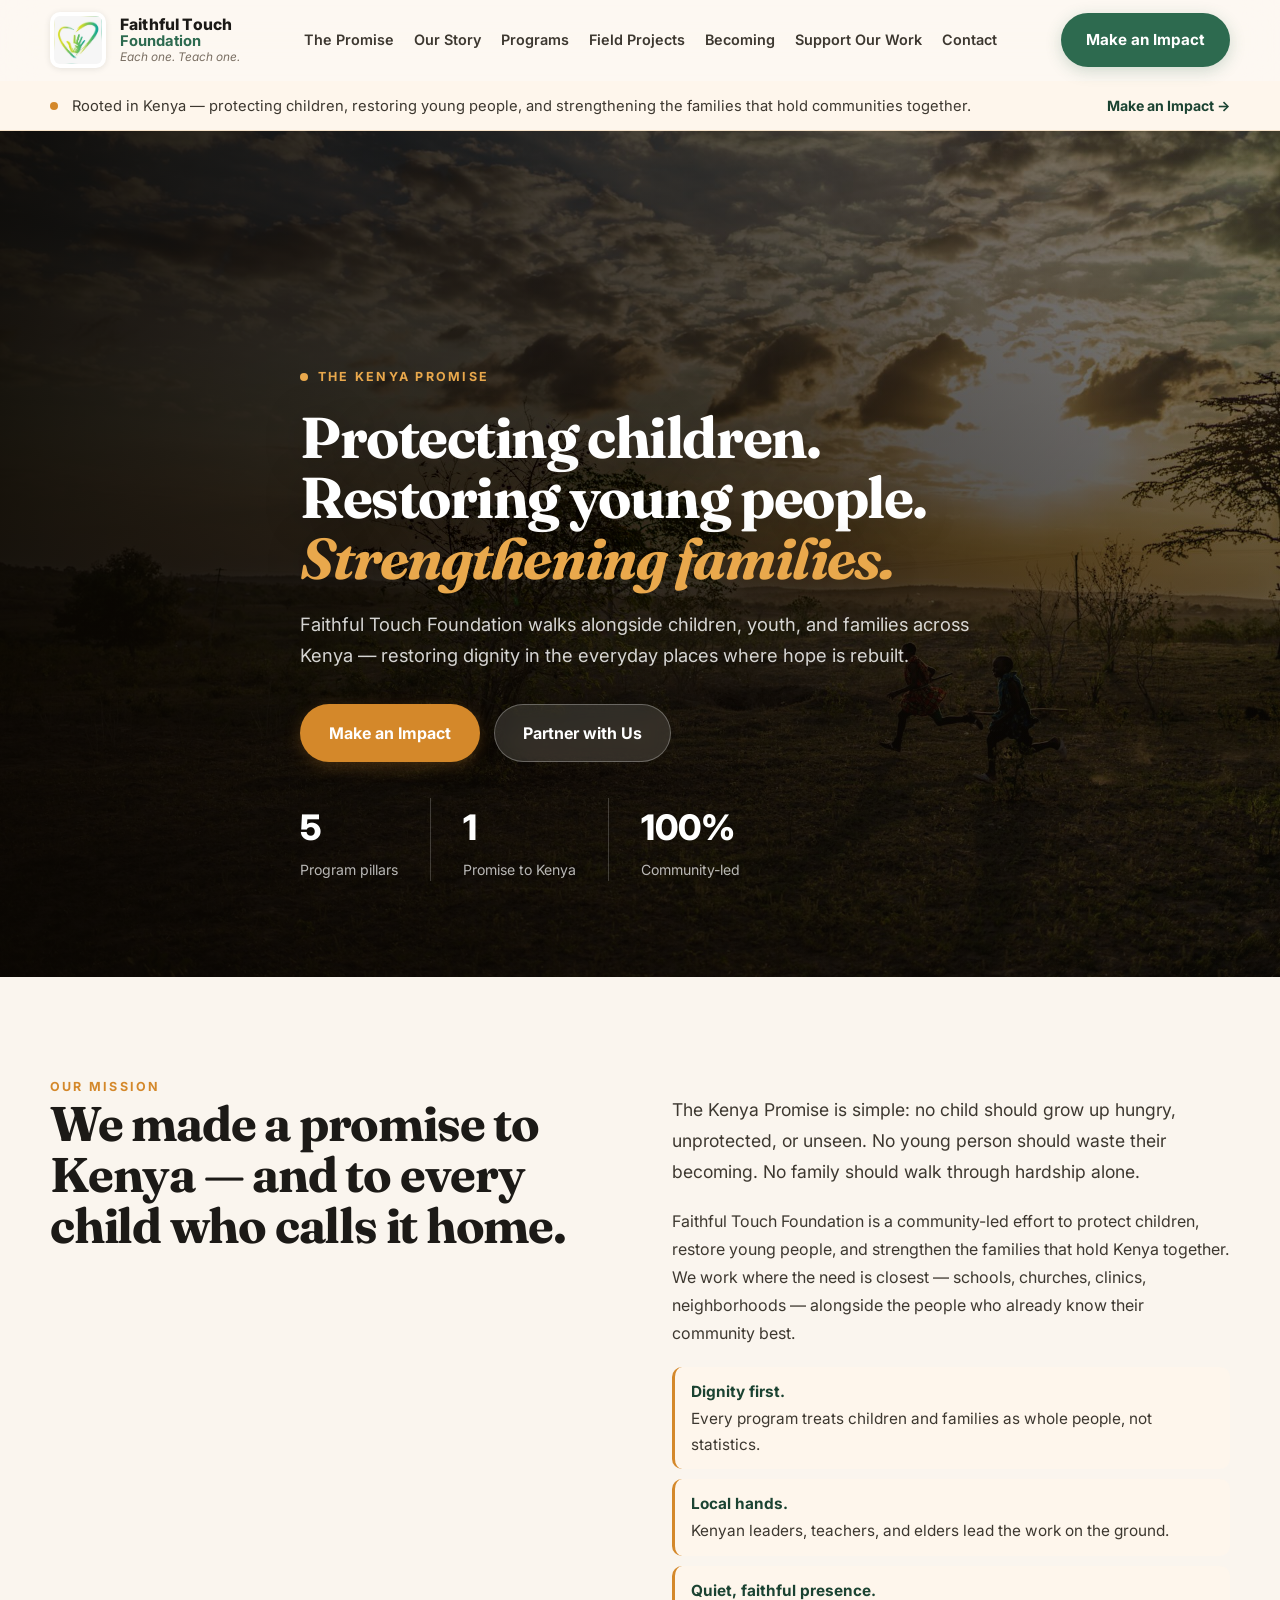
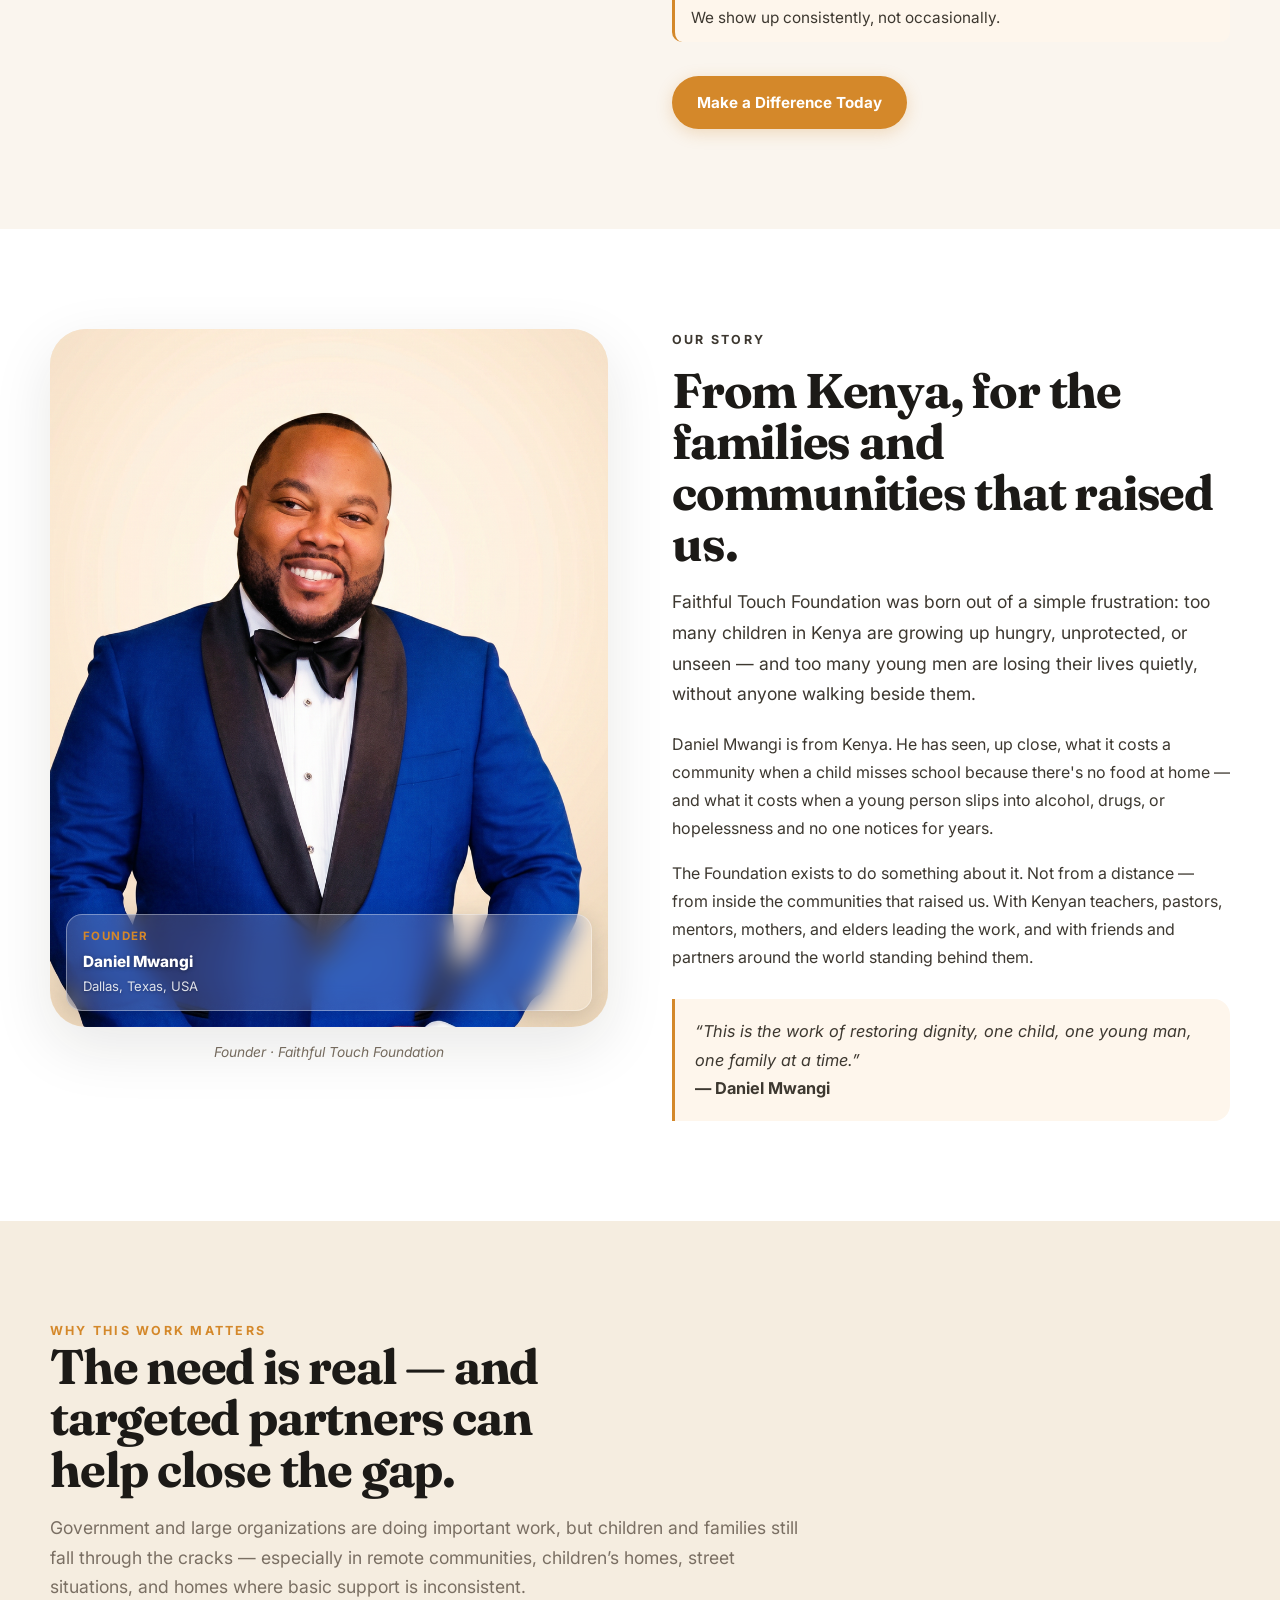
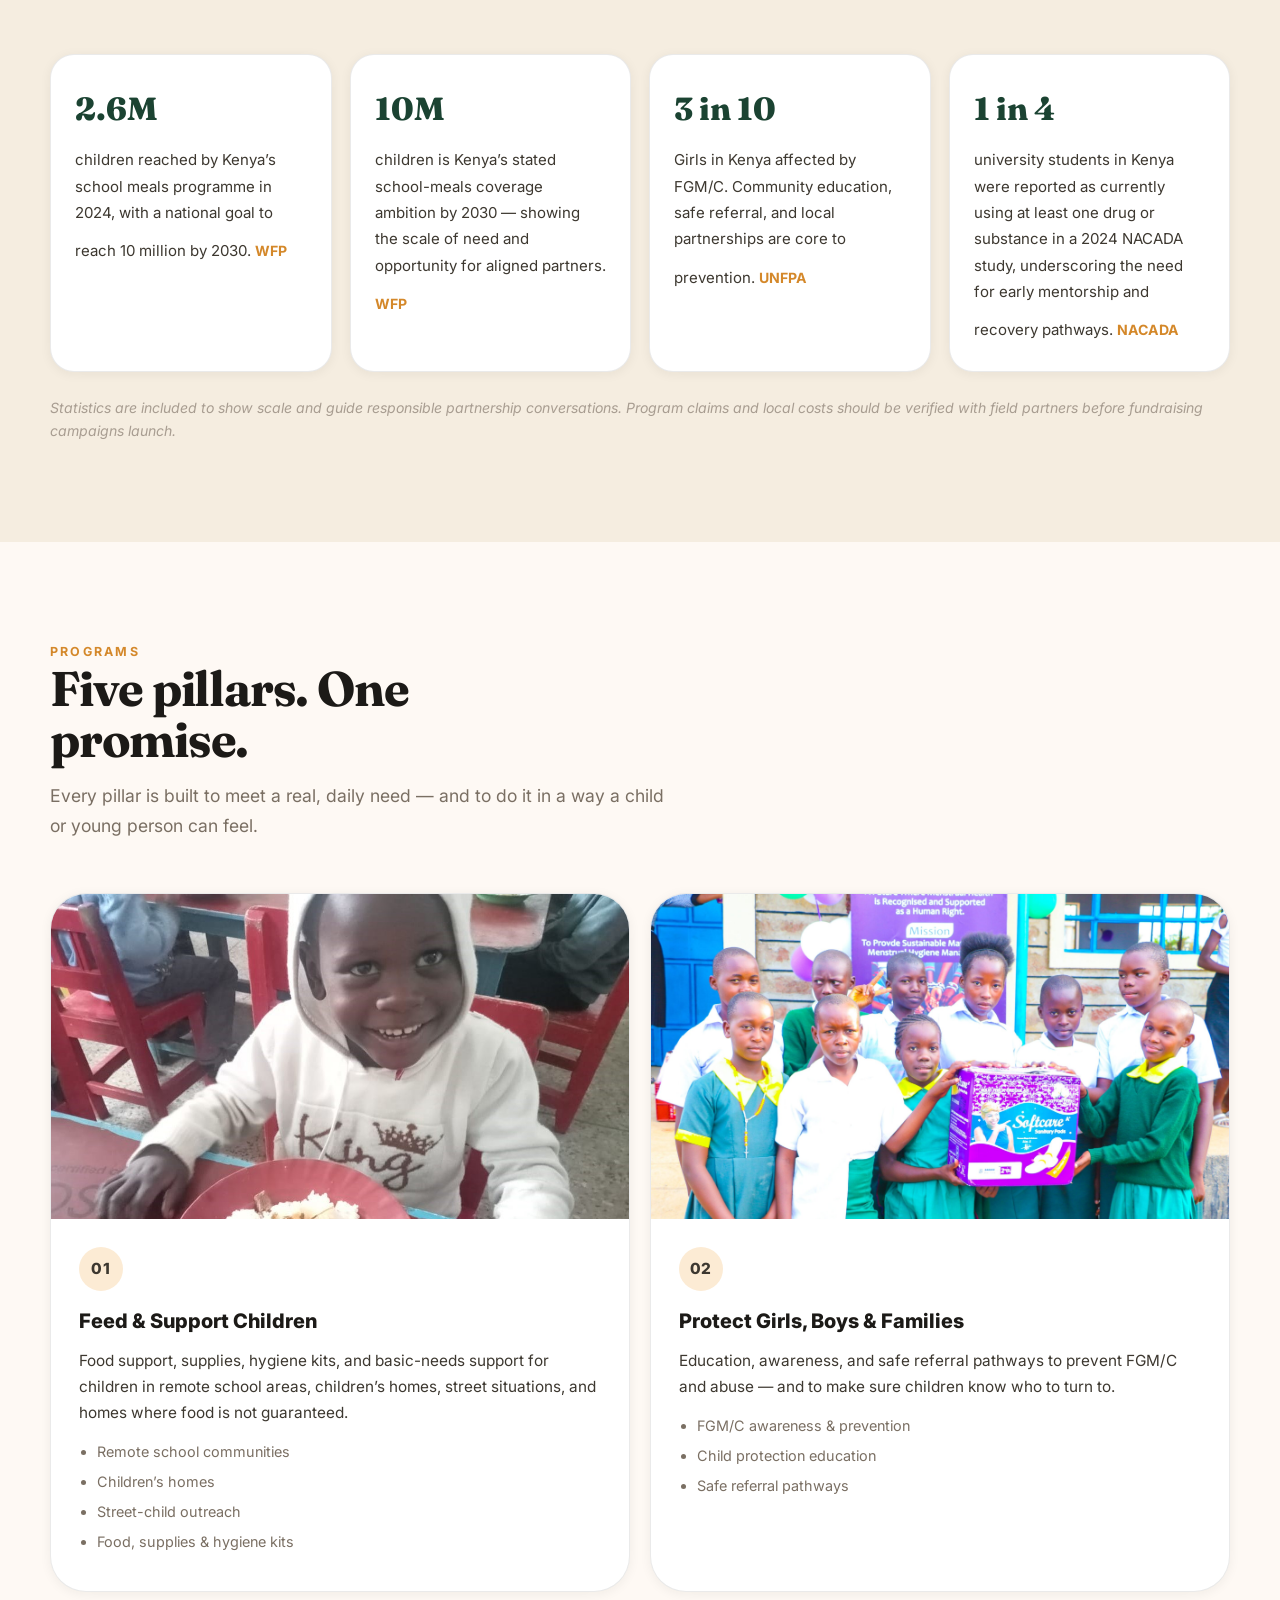
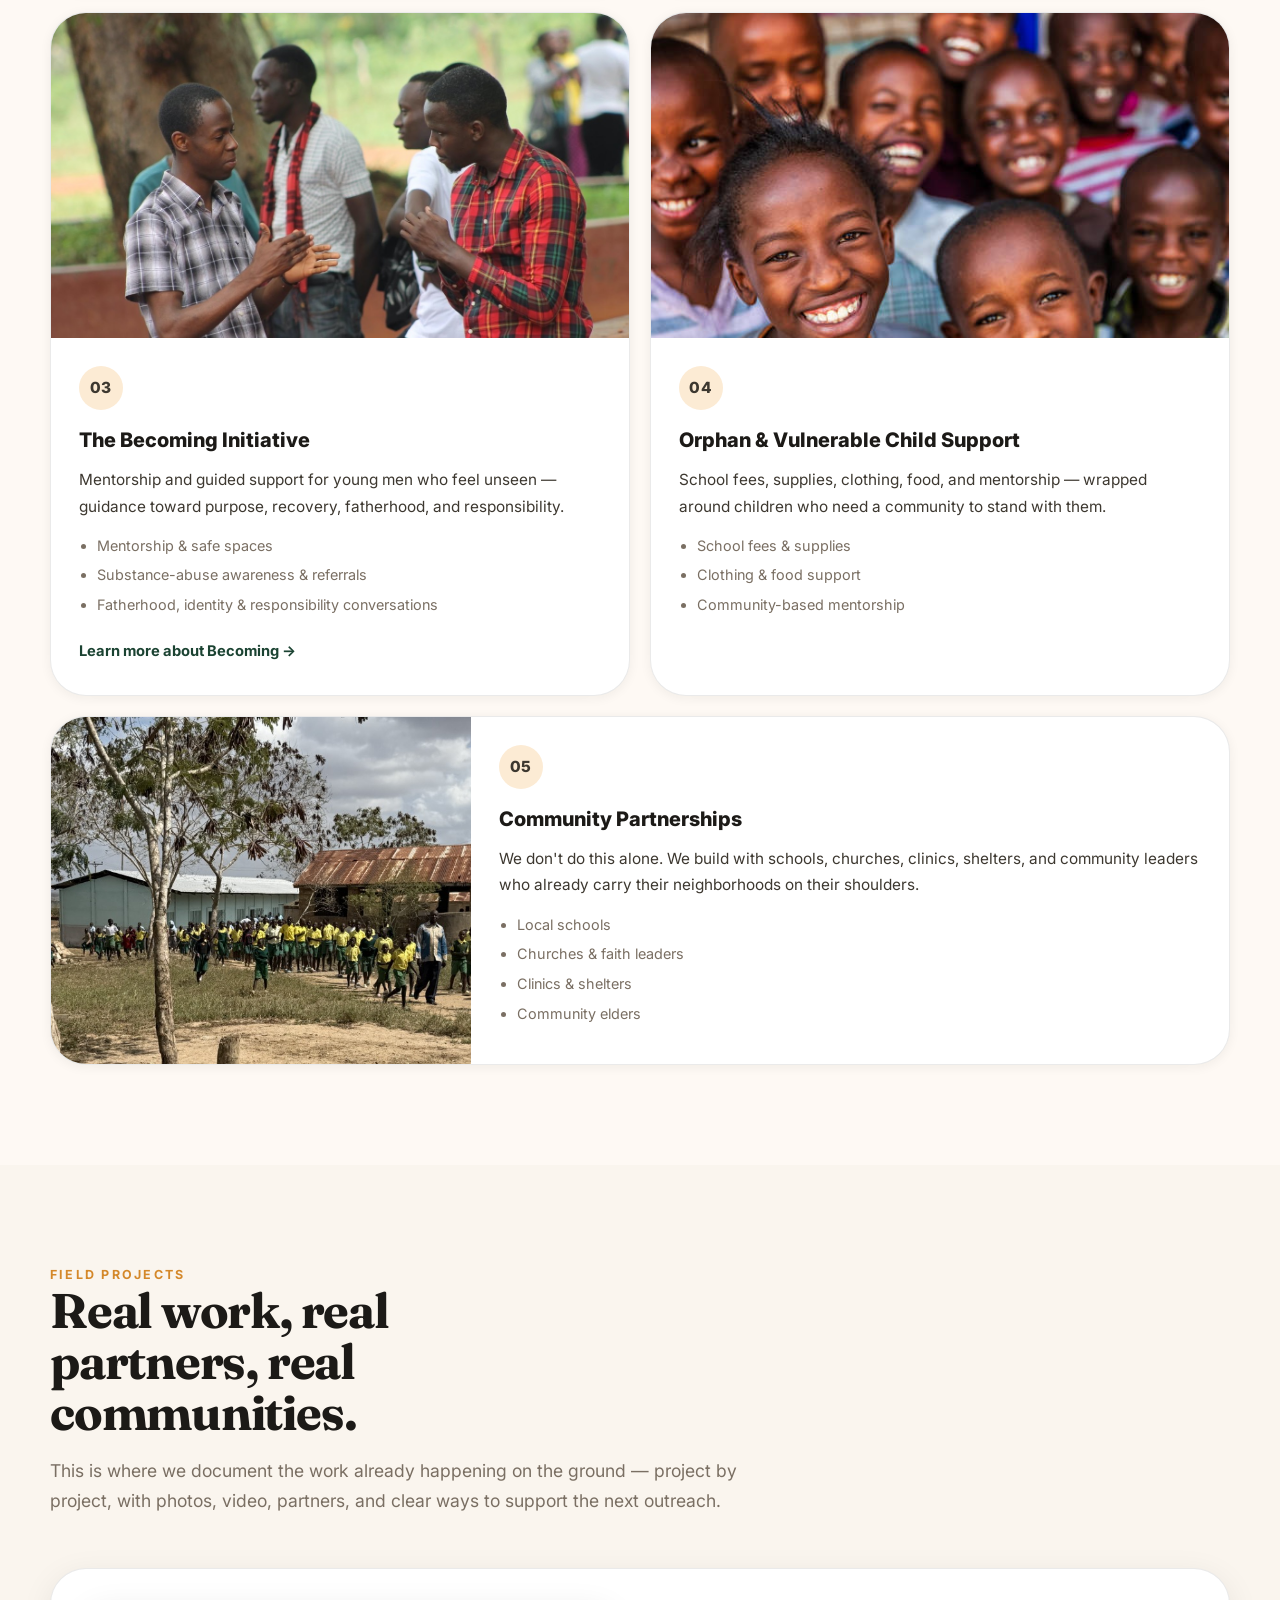
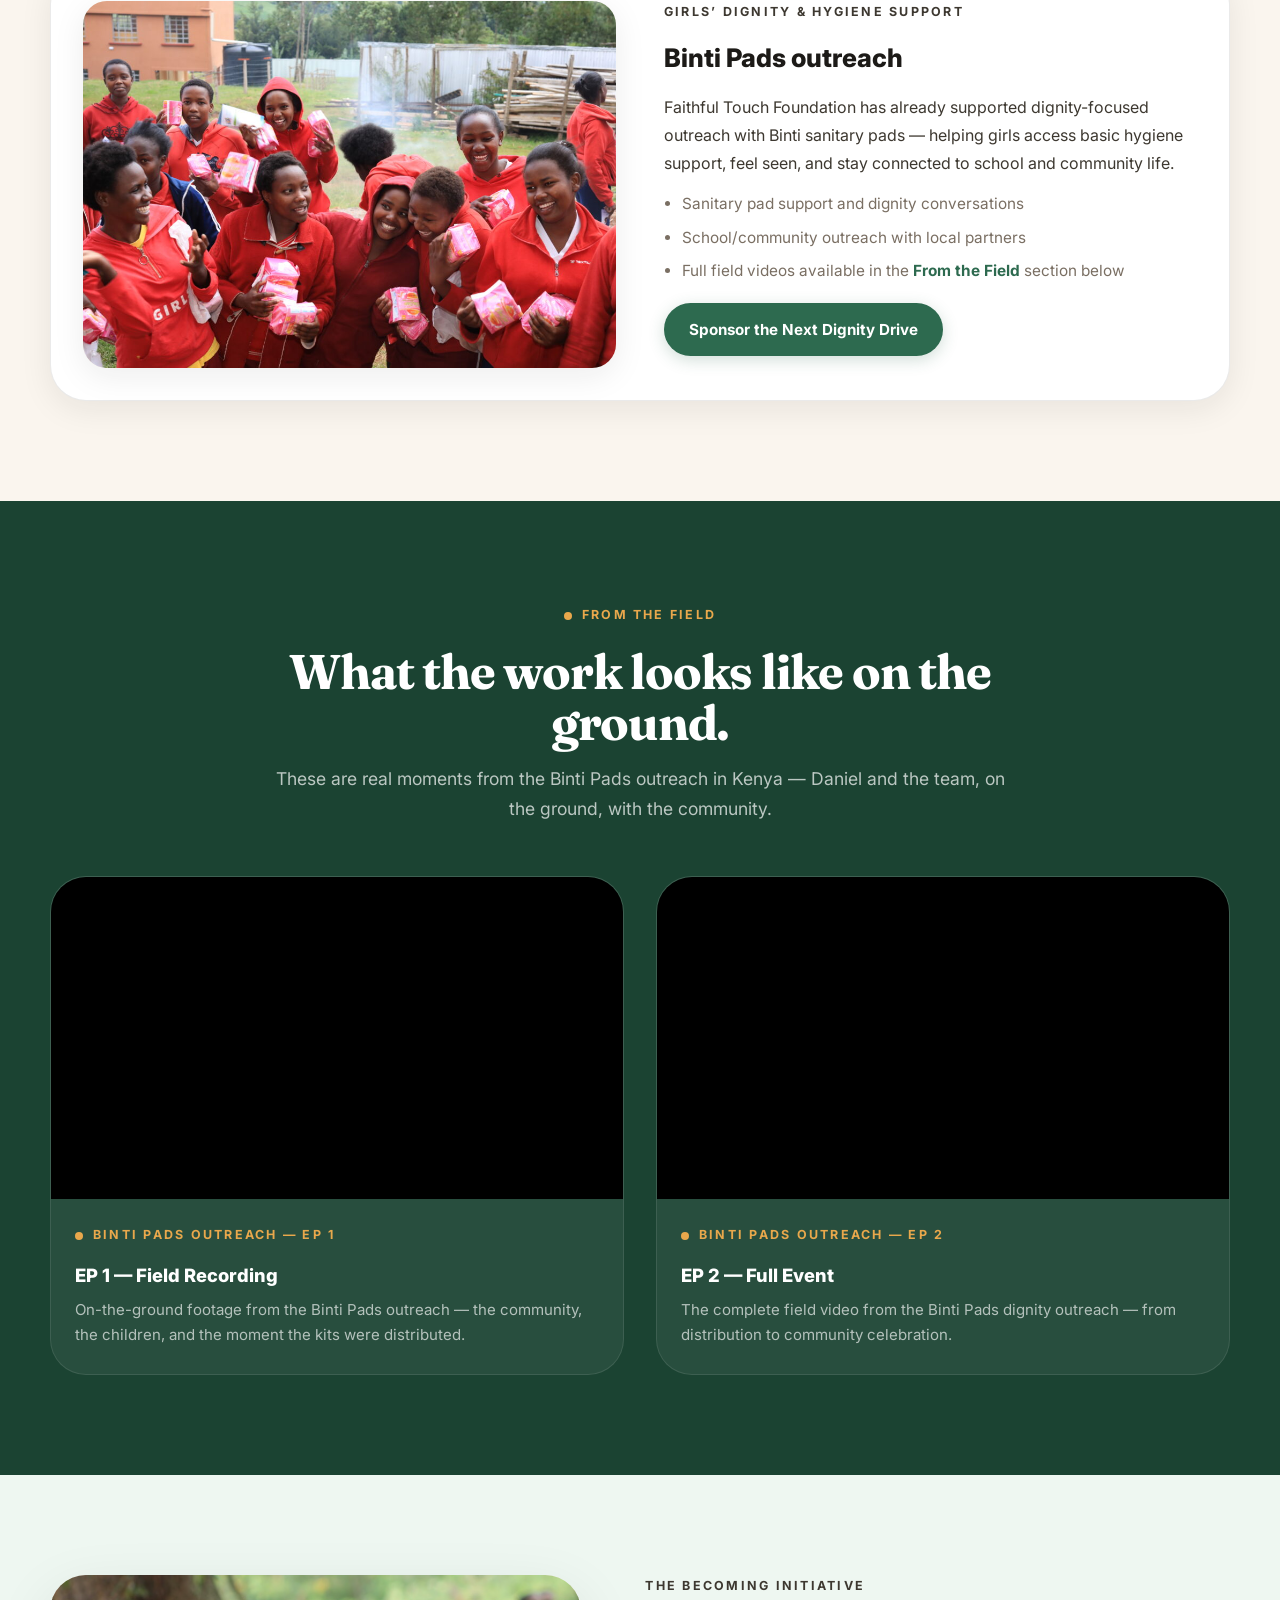
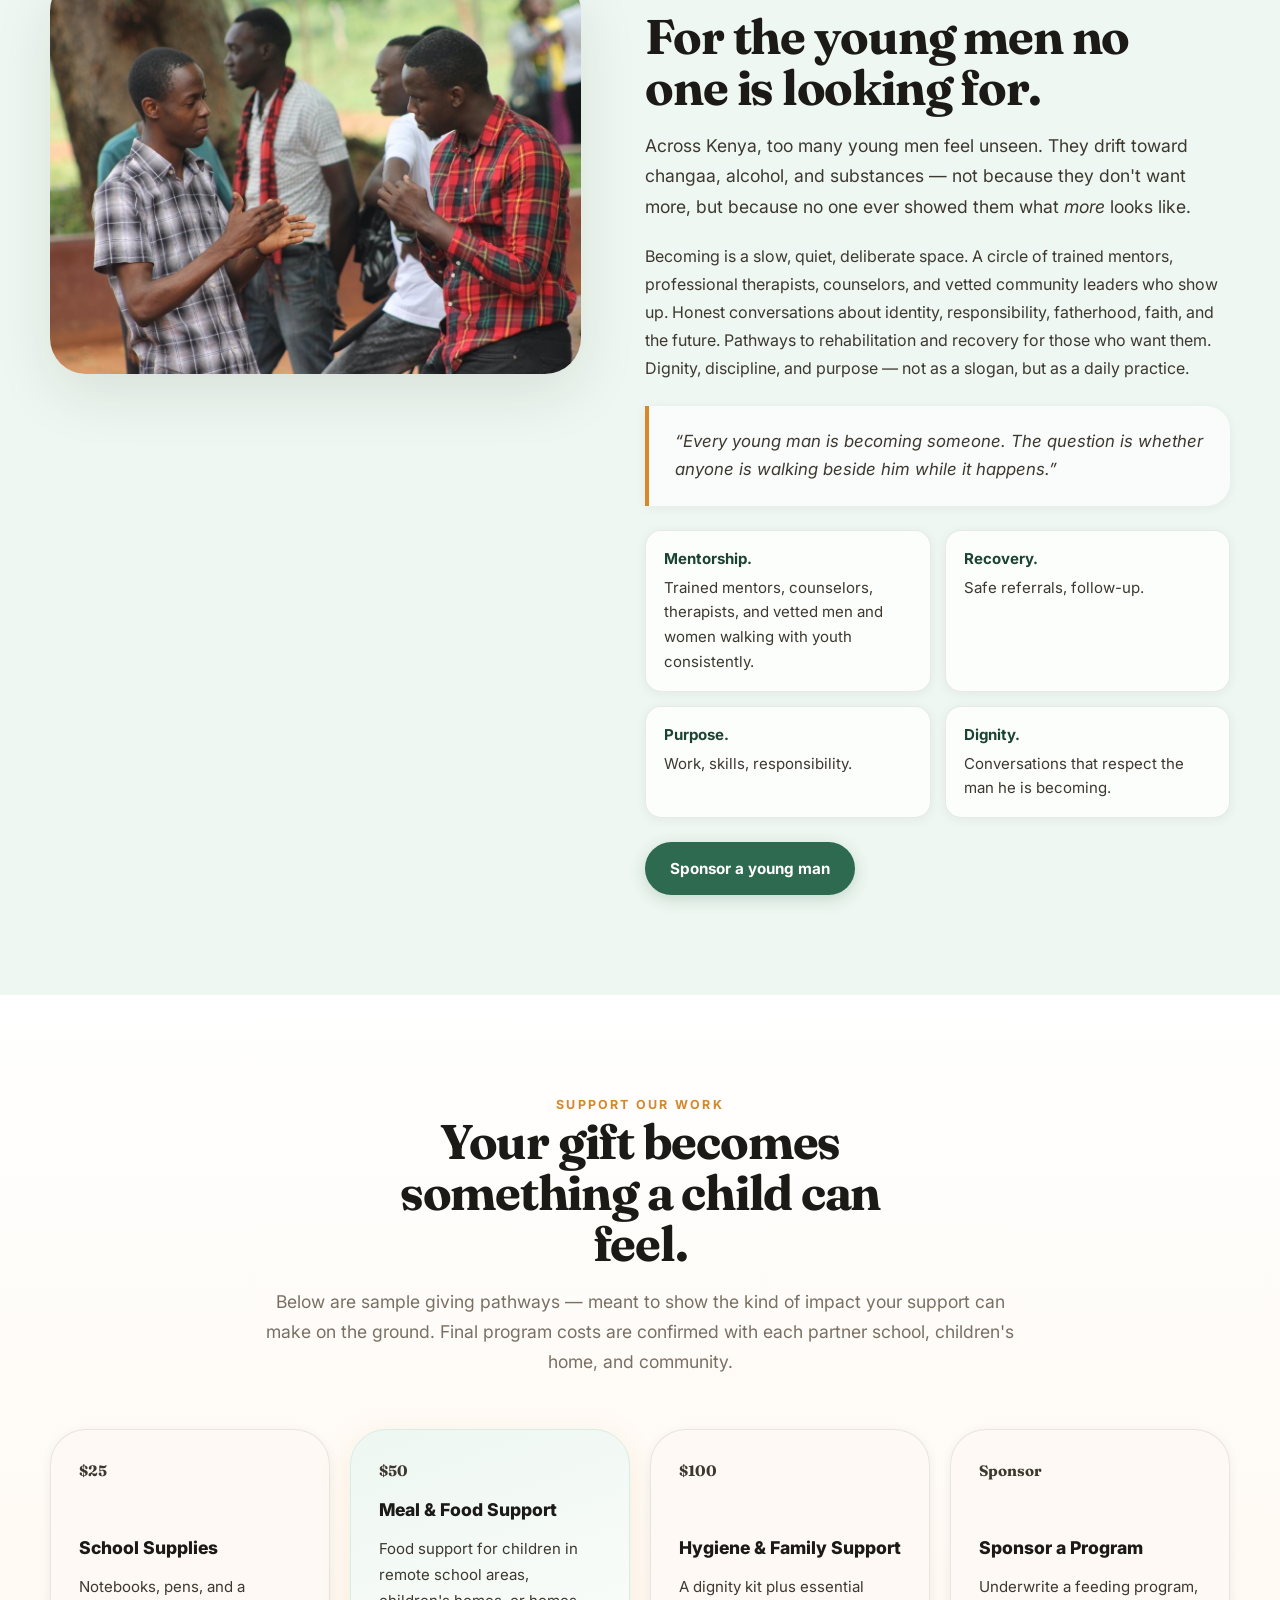
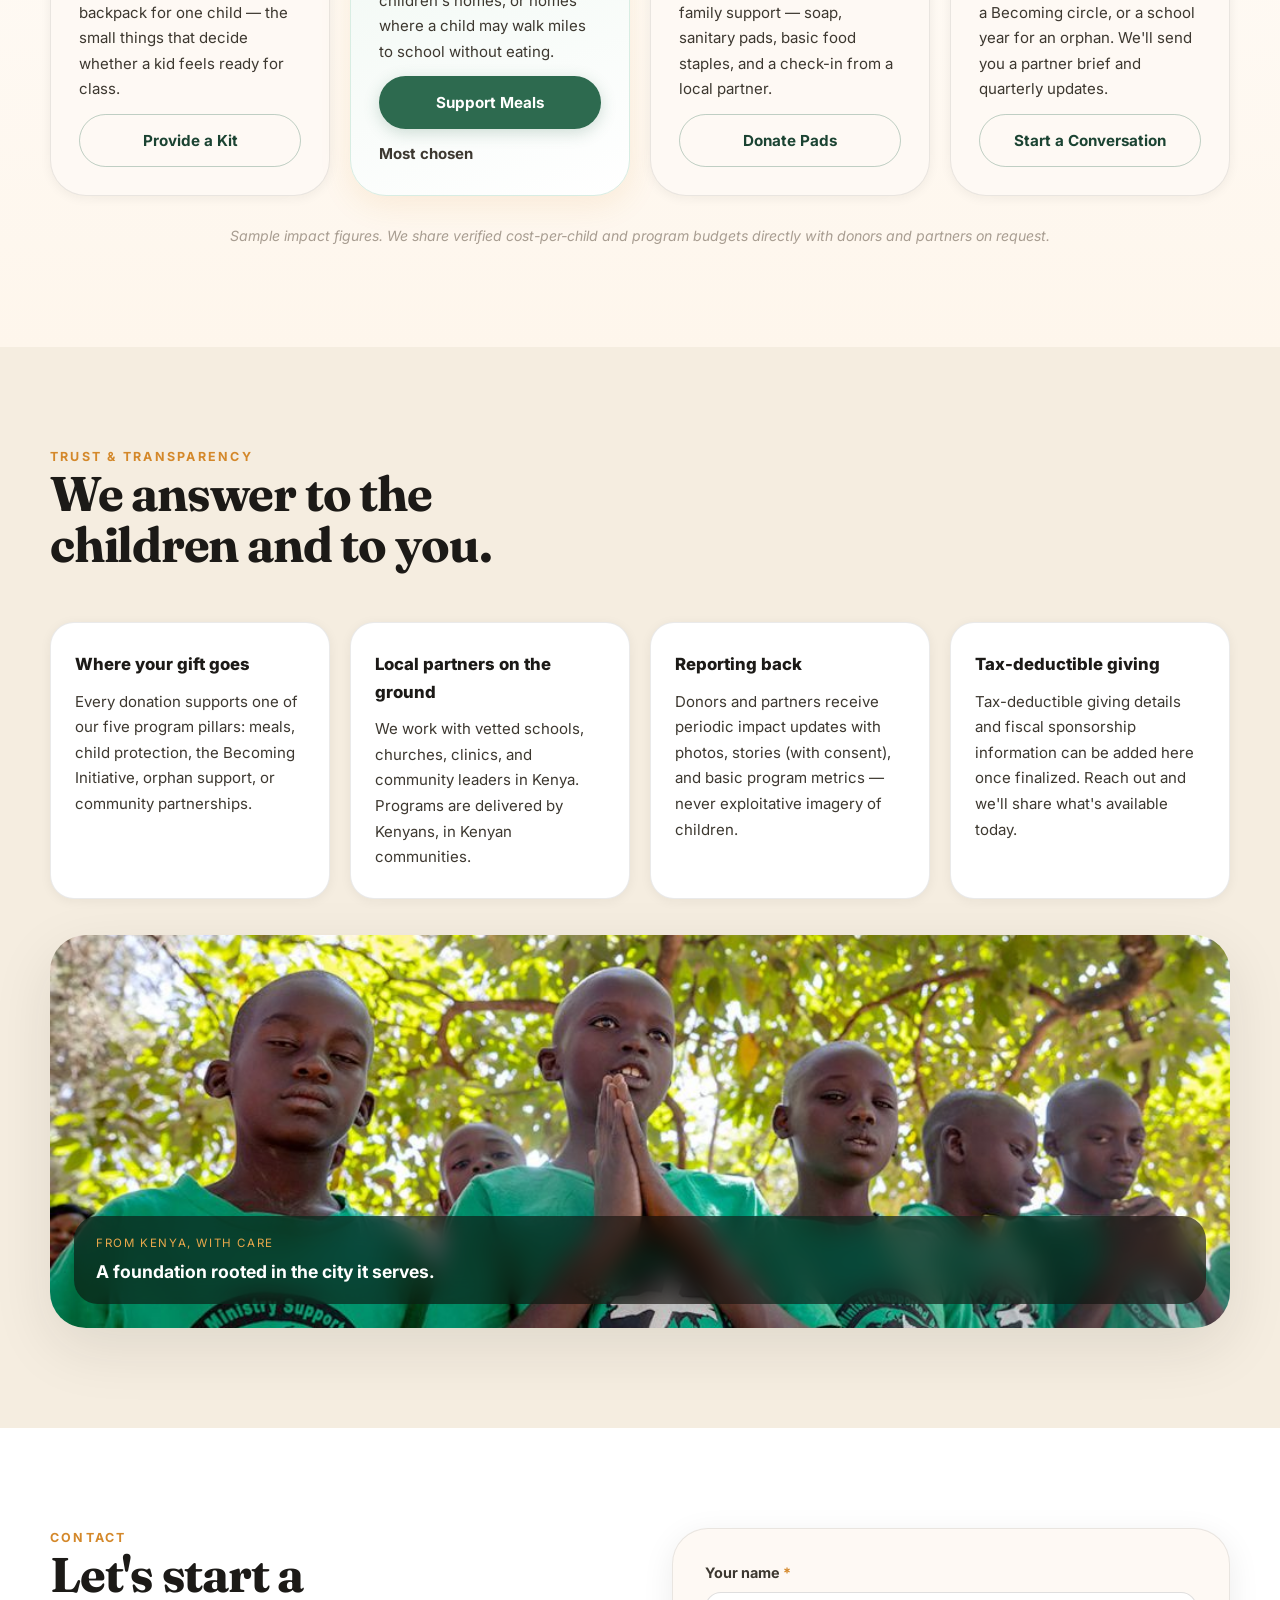
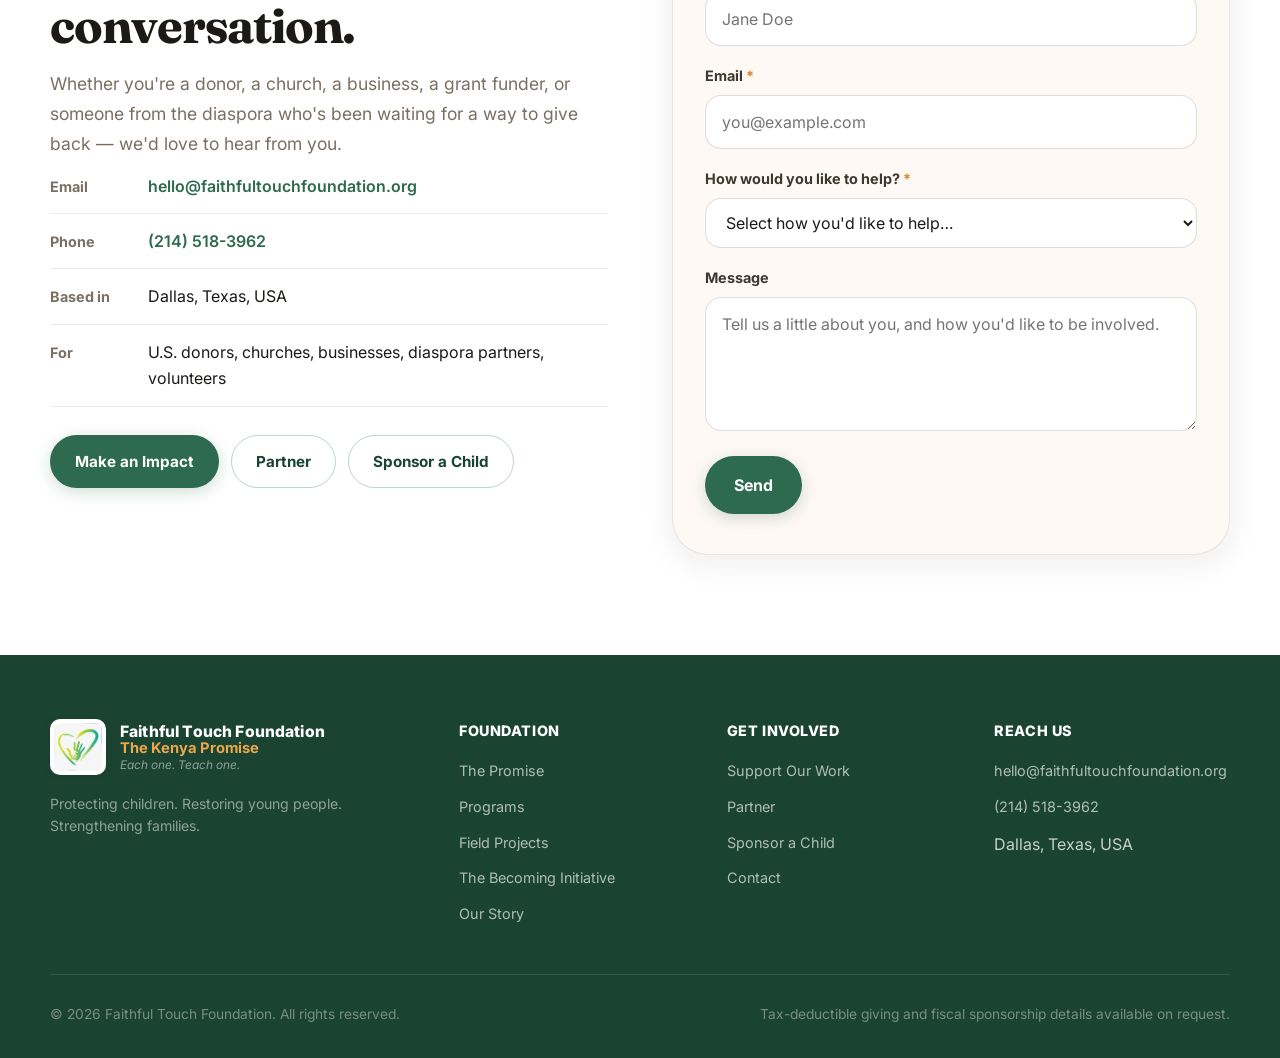
==== commit 4f3adc6f: "update" ====
--- a/index.html
+++ b/index.html
@@ -1,946 +1,1578 @@
-<!DOCTYPE html>
+<!doctype html>
 <html lang="en">
-<head>
-  <meta charset="UTF-8" />
-  <meta name="viewport" content="width=device-width, initial-scale=1.0" />
-  <title>Faithful Touch Foundation — The Kenya Promise</title>
-  <meta name="description" content="Faithful Touch Foundation protects children, restores young people, and strengthens families across Kenya. Join The Kenya Promise — support, partner, sponsor." />
-
-  <!-- Open Graph -->
-  <meta property="og:title" content="Faithful Touch Foundation — The Kenya Promise" />
-  <meta property="og:description" content="Protecting children. Restoring young people. Strengthening families. Join us in Kenya." />
-  <meta property="og:type" content="website" />
-  <meta property="og:image" content="assets/img/hero.png" />
-  <meta property="og:url" content="https://faithfultouchfoundation.org" />
-  <meta name="twitter:card" content="summary_large_image" />
-
-  <link rel="icon" type="image/png" href="assets/favicon.png" />
-  <link rel="preconnect" href="https://fonts.googleapis.com" />
-  <link rel="preconnect" href="https://fonts.gstatic.com" crossorigin />
-  <link href="https://fonts.googleapis.com/css2?family=Fraunces:ital,opsz,wght@0,9..144,400;0,9..144,600;0,9..144,700;1,9..144,400;1,9..144,600&family=Inter:wght@400;500;600;700;800&display=swap" rel="stylesheet" />
-  <link rel="stylesheet" href="assets/styles.css" />
-</head>
-<body>
-
-  <!-- Header / Nav -->
-  <header class="site-header" id="siteHeader">
-    <div class="container header-row">
-      <a class="brand" href="#top" aria-label="Faithful Touch Foundation home">
-        <img class="brand-mark brand-mark--image" src="assets/faithful-touch-mark.png" alt="" aria-hidden="true" />
-        <span class="brand-text">
-          <span class="brand-name">Faithful Touch</span>
-          <span class="brand-sub">Foundation</span>
-          <span class="brand-tagline">Each one. Teach one.</span>
-        </span>
-      </a>
-
-      <nav class="nav" aria-label="Primary">
-        <a href="#promise">The Promise</a>
-        <a href="#story">Our Story</a>
-        <a href="#programs">Programs</a>
-        <a href="#projects">Field Projects</a>
-        <a href="#becoming">Becoming</a>
-        <a href="#give">Support Our Work</a>
-        <a href="#contact">Contact</a>
-      </nav>
-
-      <a href="#contact" class="btn btn-primary nav-cta">Make an Impact</a>
-
-      <button class="nav-toggle" aria-label="Toggle menu" aria-expanded="false" id="navToggle">
-        <span></span><span></span><span></span>
-      </button>
-    </div>
-    <nav class="nav-mobile" id="navMobile" aria-label="Mobile">
-      <a href="#promise">The Promise</a>
-      <a href="#story">Our Story</a>
-      <a href="#programs">Programs</a>
-      <a href="#projects">Field Projects</a>
-      <a href="#becoming">Becoming</a>
-      <a href="#give">Support Our Work</a>
-      <a href="#contact">Contact</a>
-      <a href="#contact" class="btn btn-primary">Make an Impact</a>
-    </nav>
-  </header>
-
-  <!-- MISSION STRIP -->
-  <div class="mission-strip">
-    <div class="container mission-strip-inner">
-      <span class="mission-strip-dot"></span>
-      <p>Rooted in Kenya &mdash; protecting children, restoring young people, and strengthening the families that hold communities together.</p>
-      <a href="#contact" class="mission-strip-cta">Make an Impact &rarr;</a>
-    </div>
-  </div>
-
-  <main id="top">
-
-    <!-- HERO -->
-    <section class="hero">
-      <div class="hero-media">
-        <img src="assets/img/hero.png" alt="Children in everyday clothes walking together in warm afternoon light" />
-        <div class="hero-veil" aria-hidden="true"></div>
-      </div>
-
-      <div class="container hero-content">
-        <p class="eyebrow"><span class="dot"></span> The Kenya Promise</p>
-        <h1 class="display">
-          Protecting children.<br/>
-          Restoring young people.<br/>
-          <em>Strengthening families.</em>
-        </h1>
-        <!-- Warm trust signal on hero -->
-        <p class="lede">
-          Faithful Touch Foundation walks alongside children, youth, and families across Kenya — restoring dignity in the everyday places where hope is rebuilt.
-        </p>
-        <div class="hero-cta">
-          <a href="#contact" class="btn btn-gold btn-lg">Make an Impact</a>
-          <a href="#contact" class="btn btn-ghost btn-lg">Partner with Us</a>
-        </div>
-        <div class="hero-meta">
-          <div><span class="num">5</span><span class="label">Program pillars</span></div>
-          <div class="divider" aria-hidden="true"></div>
-          <div><span class="num">1</span><span class="label">Promise to Kenya</span></div>
-          <div class="divider" aria-hidden="true"></div>
-          <div><span class="num">100%</span><span class="label">Community-led</span></div>
-        </div>
-      </div>
-    </section>
-
-    <!-- MISSION / KENYA PROMISE -->
-    <section class="section promise" id="promise">
-      <div class="container grid-2">
-        <div class="col">
-          <p class="kicker">Our Mission</p>
-          <h2 class="h-display">
-            We made a promise to Kenya — and to every child who calls it home.
-          </h2>
-        </div>
-        <div class="col col-prose">
-          <p class="lede">
-            The Kenya Promise is simple: no child should grow up hungry, unprotected, or unseen. No young person should waste their becoming. No family should walk through hardship alone.
-          </p>
-          <p style="margin-top: 1rem; color: var(--ink-soft); line-height: 1.75;">
-            Faithful Touch Foundation is a community-led effort to protect children, restore young people, and strengthen the families that hold Kenya together. We work where the need is closest — schools, churches, clinics, neighborhoods — alongside the people who already know their community best.
-          </p>
-          <ul class="value-list">
-            <li><strong>Dignity first.</strong> Every program treats children and families as whole people, not statistics.</li>
-            <li><strong>Local hands.</strong> Kenyan leaders, teachers, and elders lead the work on the ground.</li>
-            <li><strong>Quiet, faithful presence.</strong> We show up consistently, not occasionally.</li>
-          </ul>
-          <a href="#contact" class="btn btn-gold" style="margin-top: 24px;">Make a Difference Today</a>
-        </div>
-      </div>
-    </section>
-
-    <!-- FOUNDER STORY -->
-    <section class="section story" id="story">
-      <div class="container grid-2">
-        <div class="col col-media">
-          <div class="media-frame portrait" style="position: relative;">
-            <img src="assets/img/founder.png" alt="Daniel Mwangi, founder of Faithful Touch Foundation" />
-            <div style="position: absolute; bottom: 16px; left: 16px; right: 16px; background: rgba(255,255,255,0.18); backdrop-filter: blur(12px); -webkit-backdrop-filter: blur(12px); border: 1px solid rgba(255,255,255,0.35); border-radius: var(--radius-md); padding: 12px 16px; box-shadow: 0 4px 24px rgba(0,0,0,0.15);">
-              <p style="font-size: .72rem; font-weight: 700; color: var(--gold); letter-spacing: .12em; text-transform: uppercase; margin-bottom: 3px;">Founder</p>
-              <p style="font-size: .96rem; font-weight: 800; color: #fff; margin: 0 0 2px; text-shadow: 0 1px 4px rgba(0,0,0,0.4);">Daniel Mwangi</p>
-              <p style="font-size: .82rem; color: rgba(255,255,255,0.85); margin: 0; text-shadow: 0 1px 3px rgba(0,0,0,0.3);">Dallas, Texas, USA</p>
-            </div>
-          </div>
-          <p class="caption">Founder &middot; Faithful Touch Foundation</p>
-        </div>
-        <div class="col col-prose">
-          <p class="kicker">Our Story</p>
-          <h2 class="h-display wide">From Kenya, for the families and communities that raised us.</h2>
-          <p class="lede">
-            Faithful Touch Foundation was born out of a simple frustration: too many children in Kenya are growing up hungry, unprotected, or unseen — and too many young men are losing their lives quietly, without anyone walking beside them.
-          </p>
-          <p>
-            Daniel Mwangi is from Kenya. He has seen, up close, what it costs a community when a child misses school because there's no food at home — and what it costs when a young person slips into alcohol, drugs, or hopelessness and no one notices for years.
-          </p>
-          <p>
-            The Foundation exists to do something about it. Not from a distance — from inside the communities that raised us. With Kenyan teachers, pastors, mentors, mothers, and elders leading the work, and with friends and partners around the world standing behind them.
-          </p>
-          <p class="signoff">
-            <em>“This is the work of restoring dignity, one child, one young man, one family at a time.”</em><br/>
-            <strong>— Daniel Mwangi</strong>
-          </p>
-        </div>
-      </div>
-    </section>
-
-    <!-- IMPACT / GIVE -->
-    <!-- WHY IT MATTERS -->
-    <section class="section stats" id="why-it-matters">
-      <div class="container">
-        <header class="section-head">
-          <p class="kicker">Why this work matters</p>
-          <h2 class="h-display">The need is real — and targeted partners can help close the gap.</h2>
-          <p class="lede max-prose">
-            Government and large organizations are doing important work, but children and families still fall through the cracks — especially in remote communities, children’s homes, street situations, and homes where basic support is inconsistent.
-          </p>
-        </header>
-        <div class="stat-grid">
-          <article class="stat-card">
-            <strong>2.6M</strong>
-            <span>children reached by Kenya’s school meals programme in 2024, with a national goal to reach 10 million by 2030.</span>
-            <a href="https://www.wfp.org/stories/feeding-future-africa-surges-ahead-school-meals" target="_blank" rel="noopener">WFP</a>
-          </article>
-          <article class="stat-card">
-            <strong>10M</strong>
-            <span>children is Kenya’s stated school-meals coverage ambition by 2030 — showing the scale of need and opportunity for aligned partners.</span>
-            <a href="https://www.wfp.org/stories/feeding-future-africa-surges-ahead-school-meals" target="_blank" rel="noopener">WFP</a>
-          </article>
-          <article class="stat-card">
-            <strong>3 in 10</strong>
-            <span>Girls in Kenya affected by FGM/C. Community education, safe referral, and local partnerships are core to prevention.</span>
-            <a href="https://www.unfpa.org/resources/2024-fgm-country-snapshot-kenya" target="_blank" rel="noopener">UNFPA</a>
-          </article>
-          <article class="stat-card">
-            <strong>1 in 4</strong>
-            <span>university students in Kenya were reported as currently using at least one drug or substance in a 2024 NACADA study, underscoring the need for early mentorship and recovery pathways.</span>
-            <a href="https://nacada.go.ke/sites/default/files/2025-02/Status%20of%20DSU%20among%20University%20Students%20in%20Kenya%202024%20_0.pdf" target="_blank" rel="noopener">NACADA</a>
-          </article>
-        </div>
-        <p class="source-note">Statistics are included to show scale and guide responsible partnership conversations. Program claims and local costs should be verified with field partners before fundraising campaigns launch.</p>
-      </div>
-    </section>
-
-    <!-- PROGRAMS -->
-    <section class="section programs" id="programs">
-      <div class="container">
-        <header class="section-head">
-          <p class="kicker">Programs</p>
-          <h2 class="h-display">Five pillars. One promise.</h2>
-          <p class="lede" style="max-width: 56ch; margin-top: 16px;">
-            Every pillar is built to meet a real, daily need — and to do it in a way a child or young person can feel.
-          </p>
-        </header>
-
-        <div class="program-grid">
-
-          <article class="program-card">
-            <div class="program-media">
-              <img src="assets/img/program-feed.png" alt="Community volunteers serving food and support packages to children in everyday clothes" />
-            </div>
-            <div class="program-body">
-              <p class="num-badge">01</p>
-              <h3>Feed &amp; Support Children</h3>
-              <p>Food support, supplies, hygiene kits, and basic-needs support for children in remote school areas, children’s homes, street situations, and homes where food is not guaranteed.</p>
-              <ul class="bullets">
-                <li>Remote school communities</li>
-                <li>Children’s homes</li>
-                <li>Street-child outreach</li>
-                <li>Food, supplies &amp; hygiene kits</li>
-              </ul>
-            </div>
-          </article>
-
-          <article class="program-card">
-            <div class="program-media">
-              <img src="assets/img/program-protect.png" alt="Faithful Touch Foundation dignity support outreach with Binti sanitary pads" />
-            </div>
-            <div class="program-body">
-              <p class="num-badge">02</p>
-              <h3>Protect Girls, Boys &amp; Families</h3>
-              <p>Education, awareness, and safe referral pathways to prevent FGM/C and abuse — and to make sure children know who to turn to.</p>
-              <ul class="bullets">
-                <li>FGM/C awareness &amp; prevention</li>
-                <li>Child protection education</li>
-                <li>Safe referral pathways</li>
-              </ul>
-            </div>
-          </article>
-
-          <article class="program-card program-card--feature">
-            <div class="program-media">
-              <img src="assets/img/program-becoming.png" alt="Young Kenyan men sitting in a guided mentorship circle in a community space" />
-            </div>
-            <div class="program-body">
-              <p class="num-badge">03</p>
-              <h3>The Becoming Initiative</h3>
-              <p>Mentorship and guided support for young men who feel unseen — guidance toward purpose, recovery, fatherhood, and responsibility.</p>
-              <ul class="bullets">
-                <li>Mentorship &amp; safe spaces</li>
-                <li>Substance-abuse awareness &amp; referrals</li>
-                <li>Fatherhood, identity &amp; responsibility conversations</li>
-              </ul>
-              <a href="#becoming" class="link-arrow">Learn more about Becoming →</a>
-            </div>
-          </article>
-
-          <article class="program-card">
-            <div class="program-media">
-              <img src="assets/img/program-orphan-reveal-v5.png" alt="A Kenyan elder walking a young child to school, holding hands on a dirt path" />
-            </div>
-            <div class="program-body">
-              <p class="num-badge">04</p>
-              <h3>Orphan &amp; Vulnerable Child Support</h3>
-              <p>School fees, supplies, clothing, food, and mentorship — wrapped around children who need a community to stand with them.</p>
-              <ul class="bullets">
-                <li>School fees &amp; supplies</li>
-                <li>Clothing &amp; food support</li>
-                <li>Community-based mentorship</li>
-              </ul>
-            </div>
-          </article>
-
-          <article class="program-card program-card--wide">
-            <div class="program-media">
-              <img src="assets/img/program-community.png" alt="A small Kenyan community gathered at dusk outside a church and school, in conversation" />
-            </div>
-            <div class="program-body">
-              <p class="num-badge">05</p>
-              <h3>Community Partnerships</h3>
-              <p>We don't do this alone. We build with schools, churches, clinics, shelters, and community leaders who already carry their neighborhoods on their shoulders.</p>
-              <ul class="bullets two-col">
-                <li>Local schools</li>
-                <li>Churches &amp; faith leaders</li>
-                <li>Clinics &amp; shelters</li>
-                <li>Community elders</li>
-              </ul>
-            </div>
-          </article>
-
-        </div>
-      </div>
-    </section>
-
-    <!-- FIELD PROJECTS -->
-    <section class="section projects" id="projects">
-      <div class="container">
-        <header class="section-head">
-          <p class="kicker">Field Projects</p>
-          <h2 class="h-display">Real work, real partners, real communities.</h2>
-          <p class="lede max-prose">
-            This is where we document the work already happening on the ground — project by project, with photos, video, partners, and clear ways to support the next outreach.
-          </p>
-        </header>
-
-        <article class="project-feature">
-          <div class="project-media-grid">
-            <div class="project-main-photo">
-              <img src="assets/img/project-binti-main.png" alt="Faithful Touch Foundation field outreach with Binti sanitary pads" />
-            </div>
-          </div>
-          <div class="project-copy">
-            <p class="kicker">Girls’ Dignity &amp; Hygiene Support</p>
-            <h3>Binti Pads outreach</h3>
-            <p>
-              Faithful Touch Foundation has already supported dignity-focused outreach with Binti sanitary pads — helping girls access basic hygiene support, feel seen, and stay connected to school and community life.
-            </p>
-            <ul class="project-list">
-              <li>Sanitary pad support and dignity conversations</li>
-              <li>School/community outreach with local partners</li>
-              <li>Full field videos available in the <a href="#from-field" style="color:var(--green);font-weight:700;">From the Field</a> section below</li>
-            </ul>
-            <a href="#contact" class="btn btn-primary">Sponsor the Next Dignity Drive</a>
-          </div>
-        </article>
-      </div>
-    </section>
-
-    <!-- FROM THE FIELD -->
-    <section class="section from-field" id="from-field">
-      <div class="container">
-        <header class="section-head center">
-          <p class="eyebrow"><span class="dot"></span>From the Field</p>
-          <h2 class="h-display wide" style="margin: 0 auto; text-align: center;">What the work looks like on the ground.</h2>
-          <p class="lede max-prose" style="margin: 16px auto 0;">These are real moments from the Binti Pads outreach in Kenya &mdash; Daniel and the team, on the ground, with the community.</p>
-        </header>
-        <div class="field-video-grid">
-          <div class="field-video-card">
-            <div class="field-video-wrap">
-              <iframe
-                src="https://drive.google.com/file/d/1Skoa_aJn4fm5goQNoUMMYHG2GoP67Mor/preview"
-                title="Binti Pads Outreach — EP 1 Field Recording"
-                allow="autoplay"
-                allowfullscreen
-                width="640" height="360">
-              </iframe>
-            </div>
-            <div class="field-video-caption">
-              <span class="eyebrow" style="margin-bottom: 8px;"><span class="dot"></span>Binti Pads Outreach — EP 1</span>
-              <h3>EP 1 — Field Recording</h3>
-              <p>On-the-ground footage from the Binti Pads outreach &mdash; the community, the children, and the moment the kits were distributed.</p>
-            </div>
-          </div>
-          <div class="field-video-card">
-            <div class="field-video-wrap">
-              <iframe
-                src="https://drive.google.com/file/d/1YqrME9pMEOPaKYPAaIOEbQVXTIswUZom/preview"
-                title="Binti Pads Outreach — EP 2 Full Event"
-                allow="autoplay"
-                allowfullscreen
-                width="640" height="360">
-              </iframe>
-            </div>
-            <div class="field-video-caption">
-              <span class="eyebrow" style="margin-bottom: 8px;"><span class="dot"></span>Binti Pads Outreach — EP 2</span>
-              <h3>EP 2 — Full Event</h3>
-              <p>The complete field video from the Binti Pads dignity outreach &mdash; from distribution to community celebration.</p>
-            </div>
-          </div>
-        </div>
-      </div>
-    </section>
-
-    <!-- BECOMING -->
-    <section class="section becoming" id="becoming">
-      <div class="container grid-2 grid-2--wide">
-        <div class="col col-media">
-          <div class="media-frame">
-            <img src="assets/img/program-becoming.png" alt="Young men in conversation with trained mentors in a quiet community room" />
-          </div>
-        </div>
-        <div class="col col-prose">
-          <p class="kicker">The Becoming Initiative</p>
-          <h2 class="h-display">For the young men no one is looking for.</h2>
-          <p class="lede">
-            Across Kenya, too many young men feel unseen. They drift toward changaa, alcohol, and substances — not because they don't want more, but because no one ever showed them what <em>more</em> looks like.
-          </p>
-          <p>
-            Becoming is a slow, quiet, deliberate space. A circle of trained mentors, professional therapists, counselors, and vetted community leaders who show up. Honest conversations about identity, responsibility, fatherhood, faith, and the future. Pathways to rehabilitation and recovery for those who want them. Dignity, discipline, and purpose — not as a slogan, but as a daily practice.
-          </p>
-          <blockquote class="pullquote">
-            “Every young man is becoming someone. The question is whether anyone is walking beside him while it happens.”
-          </blockquote>
-          <div class="becoming-pillars">
-            <div><strong>Mentorship.</strong> Trained mentors, counselors, therapists, and vetted men and women walking with youth consistently.</div>
-            <div><strong>Recovery.</strong> Safe referrals, follow-up.</div>
-            <div><strong>Purpose.</strong> Work, skills, responsibility.</div>
-            <div><strong>Dignity.</strong> Conversations that respect the man he is becoming.</div>
-          </div>
-          <a href="#contact" class="btn btn-primary">Sponsor a young man</a>
-        </div>
-      </div>
-    </section>
-
-    <section class="section give" id="give" style="background: linear-gradient(180deg, var(--surface) 0%, var(--gold-xsoft) 100%);">
-      <div class="container">
-        <header class="section-head center">
-          <p class="kicker">Support Our Work</p>
-          <h2 class="h-display">Your gift becomes something a child can feel.</h2>
-          <p class="lede max-prose center">
-            Below are sample giving pathways — meant to show the kind of impact your support can make on the ground. Final program costs are confirmed with each partner school, children's home, and community.
-          </p>
-        </header>
-
-        <div class="give-grid">
-          <article class="give-card">
-            <p class="give-amount">$25</p>
-            <h3>School Supplies</h3>
-            <p>Notebooks, pens, and a backpack for one child — the small things that decide whether a kid feels ready for class.</p>
-            <a href="#contact" class="btn btn-outline">Provide a Kit</a>
-          </article>
-          <article class="give-card give-card--feature">
-            <p class="give-amount">$50</p>
-            <h3>Meal & Food Support</h3>
-            <p>Food support for children in remote school areas, children's homes, or homes where a child may walk miles to school without eating.</p>
-            <a href="#contact" class="btn btn-primary">Support Meals</a>
-            <p class="give-foot">Most chosen</p>
-          </article>
-          <article class="give-card">
-            <p class="give-amount">$100</p>
-            <h3>Hygiene &amp; Family Support</h3>
-            <p>A dignity kit plus essential family support — soap, sanitary pads, basic food staples, and a check-in from a local partner.</p>
-            <a href="#contact" class="btn btn-outline">Donate Pads</a>
-          </article>
-          <article class="give-card">
-            <p class="give-amount">Sponsor</p>
-            <h3>Sponsor a Program</h3>
-            <p>Underwrite a feeding program, a Becoming circle, or a school year for an orphan. We'll send you a partner brief and quarterly updates.</p>
-            <a href="#contact" class="btn btn-outline">Start a Conversation</a>
-          </article>
-        </div>
-
-        <p class="disclaimer">
-          Sample impact figures. We share verified cost-per-child and program budgets directly with donors and partners on request.
-        </p>
-      </div>
-    </section>
-
-    <!-- TRANSPARENCY -->
-    <section class="section trust">
-      <div class="container">
-        <header class="section-head">
-          <p class="kicker">Trust &amp; Transparency</p>
-          <h2 class="h-display">We answer to the children and to you.</h2>
-        </header>
-
-        <div class="trust-grid">
-          <div class="trust-card">
-            <h3>Where your gift goes</h3>
-            <p>Every donation supports one of our five program pillars: meals, child protection, the Becoming Initiative, orphan support, or community partnerships.</p>
-          </div>
-          <div class="trust-card">
-            <h3>Local partners on the ground</h3>
-            <p>We work with vetted schools, churches, clinics, and community leaders in Kenya. Programs are delivered by Kenyans, in Kenyan communities.</p>
-          </div>
-          <div class="trust-card">
-            <h3>Reporting back</h3>
-            <p>Donors and partners receive periodic impact updates with photos, stories (with consent), and basic program metrics — never exploitative imagery of children.</p>
-          </div>
-          <div class="trust-card">
-            <h3>Tax-deductible giving</h3>
-            <p>Tax-deductible giving details and fiscal sponsorship information can be added here once finalized. Reach out and we'll share what's available today.</p>
-          </div>
-        </div>
-
-        <div class="trust-photo">
-          <img src="assets/img/nairobi.png" alt="Golden morning over a Kenyan landscape with acacia trees in the foreground" />
-          <div class="trust-photo-overlay">
-            <p class="overlay-kicker">From Kenya, with care</p>
-            <p class="overlay-text">A foundation rooted in the city it serves.</p>
-          </div>
-        </div>
-      </div>
-    </section>
-
-    <!-- CONTACT / PARTNER -->
-    <section class="section contact" id="contact">
-      <a id="partner"></a>
-      <div class="container grid-2">
-        <div class="col">
-          <p class="kicker">Contact</p>
-          <h2 class="h-display">Let's start a conversation.</h2>
-          <p class="lede">
-            Whether you're a donor, a church, a business, a grant funder, or someone from the diaspora who's been waiting for a way to give back — we'd love to hear from you.
-          </p>
-          <ul class="contact-list">
-            <li><span>Email</span><a href="mailto:hello@faithfultouchfoundation.org">hello@faithfultouchfoundation.org</a></li>
-            <li><span>Phone</span><a href="tel:+12145183962">(214) 518-3962</a></li>
-            <li><span>Based in</span><span>Dallas, Texas, USA</span></li>
-            <li><span>For</span><span>U.S. donors, churches, businesses, diaspora partners, volunteers</span></li>
-          </ul>
-          <div class="contact-ctas">
-            <a href="#contact" class="btn btn-primary">Make an Impact</a>
-            <a href="#contact" class="btn btn-outline">Partner</a>
-            <a href="#contact" class="btn btn-outline">Sponsor a Child</a>
-          </div>
-        </div>
-        <div class="col">
-          <form class="contact-form" onsubmit="return handleContact(event)">
-            <label>
-              <span>Your name <em style="color:var(--gold);font-style:normal;">*</em></span>
-              <input type="text" name="name" required placeholder="Jane Doe" />
-            </label>
-            <label>
-              <span>Email <em style="color:var(--gold);font-style:normal;">*</em></span>
-              <input type="email" name="email" required placeholder="you@example.com" />
-            </label>
-            <label>
-              <span>How would you like to help? <em style="color:var(--gold);font-style:normal;">*</em></span>
-              <select name="intent" required>
-                <option value="" disabled selected>Select how you'd like to help…</option>
-                <optgroup label="Financial Support">
-                  <option value="donate-meal">Donate — Feed a Child ($25/month)</option>
-                  <option value="donate-kit">Donate — School &amp; Hygiene Kit ($25)</option>
-                  <option value="donate-pads">Donate — Girls’ Dignity &amp; Sanitary Support ($50)</option>
-                  <option value="donate-family">Donate — Family Support Package ($100)</option>
-                  <option value="sponsor-child">Sponsor a Child (ongoing)</option>
-                  <option value="sponsor-young-man">Sponsor a Young Man — Becoming Initiative</option>
-                  <option value="one-time">One-Time Gift (any amount)</option>
-                </optgroup>
-                <optgroup label="Partnership">
-                  <option value="church">Church Partnership</option>
-                  <option value="business">Business / Corporate Partnership</option>
-                  <option value="grant">Grant or Foundation Funding</option>
-                  <option value="diaspora">Diaspora Giving Network</option>
-                </optgroup>
-                <optgroup label="Get Involved">
-                  <option value="volunteer">Volunteer (on the ground or remotely)</option>
-                  <option value="in-kind">In-Kind Donation (supplies, clothing, etc.)</option>
-                  <option value="awareness">Spread Awareness / Ambassador</option>
-                </optgroup>
-                <optgroup label="Other">
-                  <option value="learn">Just want to learn more</option>
-                  <option value="other">Something else</option>
-                </optgroup>
-              </select>
-            </label>
-            <label>
-              <span>Message</span>
-              <textarea name="message" rows="4" placeholder="Tell us a little about you, and how you'd like to be involved."></textarea>
-            </label>
-            <button type="submit" class="btn btn-primary btn-lg">Send</button>
-            <p class="form-note" id="formNote" aria-live="polite"></p>
-          </form>
-        </div>
-      </div>
-    </section>
-
-  </main>
-
-  <!-- FOOTER -->
-  <footer class="site-footer">
-    <div class="container footer-grid">
-      <div>
-        <a class="brand brand--footer" href="#top">
-          <img class="brand-mark brand-mark--image" src="assets/faithful-touch-mark.png" alt="" aria-hidden="true" />
-          <span class="brand-text">
-            <span class="brand-name">Faithful Touch Foundation</span>
-            <span class="brand-sub">The Kenya Promise</span>
-            <span class="brand-tagline">Each one. Teach one.</span>
-          </span>
-        </a>
-        <p class="footer-tag">Protecting children. Restoring young people. Strengthening families.</p>
-      </div>
-
-      <div class="footer-col">
-        <p class="footer-h">Foundation</p>
-        <a href="#promise">The Promise</a>
-        <a href="#programs">Programs</a>
-        <a href="#projects">Field Projects</a>
-        <a href="#becoming">The Becoming Initiative</a>
-        <a href="#story">Our Story</a>
-      </div>
-
-      <div class="footer-col">
-        <p class="footer-h">Get Involved</p>
-        <a href="#give">Support Our Work</a>
-        <a href="#contact">Partner</a>
-        <a href="mailto:hello@faithfultouchfoundation.org?subject=Sponsor%20a%20child">Sponsor a Child</a>
-        <a href="#contact">Contact</a>
-      </div>
-
-      <div class="footer-col">
-        <p class="footer-h">Reach Us</p>
-        <a href="mailto:hello@faithfultouchfoundation.org">hello@faithfultouchfoundation.org</a>
-        <a href="tel:+12145183962">(214) 518-3962</a>
-        <span>Dallas, Texas, USA</span>
-      </div>
-    </div>
-
-    <div class="container footer-bottom">
-      <p>© 2026 Faithful Touch Foundation. All rights reserved.</p>
-      <p class="small">Tax-deductible giving and fiscal sponsorship details available on request.</p>
-    </div>
-  </footer>
-
-  <script src="assets/script.js" defer></script><script data-pplx-inline-edit>
-(function () {
-  if (window === window.top) return;
-
-  const allowedParentOrigins = ["https://www.perplexity.ai","https://perplexity.ai","https://testing.perplexity.ai","https://staging.perplexity.ai","https://*.preview.i.perplexity.ai","http://localhost:3000","http://127.0.0.1:3000","http://localhost:5173","http://127.0.0.1:5173"];
-  const MAX_FONT_BYTES = 500 * 1024;
-  const MAX_TOTAL_FONT_BYTES = 2 * 1024 * 1024;
-  let scrollForwarding = false;
-  let scrollRaf = 0;
-  let trustedTopOrigin = null;
-
-  // Allow entries like "https://*.preview.i.perplexity.ai" — the wildcard
-  // matches a single DNS label (no dots), so "https://*.foo" cannot stretch
-  // across multiple labels.
-  function matchesAllowedOrigin(origin) {
-    if (!origin) return false;
-    for (const entry of allowedParentOrigins) {
-      if (!entry.includes("*")) {
-        if (entry === origin) return true;
-        continue;
-      }
-      const pattern = new RegExp(
-        "^" +
-          entry.replace(/[.+?^${}()|[\]\\]/g, "\\$&").replace(/\*/g, "[^.]+") +
-          "$",
-      );
-      if (pattern.test(origin)) return true;
-    }
-    return false;
-  }
-
-  // Trust decision: when the sender is same-origin-visible (event.origin is a
-  // real origin like https://www.perplexity.ai) we trust event.origin directly.
-  // When event.origin is "null" (opaque broker srcdoc), we fall back to the
-  // broker's stamped `parentOrigin` to identify the top window. The fallback
-  // is claim-only — we rely on the browser's native `targetOrigin` enforcement
-  // on the response path (see postToTrustedTop) to ensure replies can't be
-  // delivered to anyone but the actual top window of that claimed origin.
-  function getTrustedParentOrigin(event) {
-    const forwardedParentOrigin =
-      typeof event.data.parentOrigin === "string" ? event.data.parentOrigin : null;
-    const parentOrigin = event.origin === "null" ? forwardedParentOrigin : event.origin;
-    return matchesAllowedOrigin(parentOrigin) ? parentOrigin : null;
-  }
-
-  // All responses go to window.top with targetOrigin = the allowlisted origin.
-  // An attacker that iframes us inside their own null-origin broker can claim
-  // any parentOrigin they like, but the browser will drop the reply whenever
-  // the real top's origin doesn't match — so the screenshot never leaves.
-  function postToTrustedTop(message) {
-    if (!trustedTopOrigin) return;
-    try {
-      window.top.postMessage(message, trustedTopOrigin);
-    } catch (_error) {}
-  }
-
-  function inlineAll(original, clone) {
-    if (original.nodeType !== 1 || clone.nodeType !== 1) return;
-
-    try {
-      const computedStyle = getComputedStyle(original);
-      // cssText on a computed style is the serialized declaration in modern
-      // Chromium/Safari — a single read beats enumerating ~400 longhand
-      // properties. Firefox returns "" here, so we fall back on empty.
-      const serialized = computedStyle.cssText;
-      if (serialized) {
-        clone.style.cssText = serialized;
-      } else {
-        const parts = new Array(computedStyle.length);
-        for (let index = 0; index < computedStyle.length; index += 1) {
-          const property = computedStyle[index];
-          parts[index] = `${property}:${computedStyle.getPropertyValue(property)};`;
-        }
-        clone.style.cssText = parts.join("");
-      }
-    } catch (_error) {}
-
-    const originalChildren = original.children;
-    const clonedChildren = clone.children;
-    for (
-      let index = 0;
-      index < originalChildren.length && index < clonedChildren.length;
-      index += 1
-    ) {
-      inlineAll(originalChildren[index], clonedChildren[index]);
-    }
-  }
-
-  function extractFontUrl(srcValue) {
-    const matches = [
-      ...srcValue.matchAll(
-        /url\(["']?([^"')]+)["']?\)(?:\s*format\(["']?([^"')]+)["']?\))?/gi,
-      ),
-    ];
-    if (matches.length === 0) return null;
-    const woff2 = matches.find((m) => m[2] && m[2].toLowerCase().includes("woff2"));
-    if (woff2) return woff2[1];
-    const woff = matches.find((m) => m[2] && m[2].toLowerCase().includes("woff"));
-    if (woff) return woff[1];
-    return matches[0][1];
-  }
-
-  // Cache resolved font URL -> data URI across captures. Fonts on a page
-  // essentially never change, and a batch run emits multiple captures back to
-  // back — without this we'd refetch + re-base64 every time.
-  const fontDataUriCache = new Map();
-  const SRC_DECLARATION_RE = /src\s*:\s*[^;}]+/i;
-
-  async function fetchAsDataUri(url) {
-    if (fontDataUriCache.has(url)) return fontDataUriCache.get(url);
-    let dataUri = null;
-    try {
-      const response = await fetch(url, { mode: "cors", credentials: "omit" });
-      if (response.ok) {
-        const blob = await response.blob();
-        if (blob.size <= MAX_FONT_BYTES) {
-          dataUri = await new Promise((resolve) => {
-            const reader = new FileReader();
-            reader.onloadend = () =>
-              resolve(typeof reader.result === "string" ? reader.result : null);
-            reader.onerror = () => resolve(null);
-            reader.readAsDataURL(blob);
-          });
-        }
-      }
-    } catch (_error) {
-      dataUri = null;
-    }
-    fontDataUriCache.set(url, dataUri);
-    return dataUri;
-  }
-
-  function collectFontFaceRuleTexts() {
-    const rules = [];
-    for (const sheet of document.styleSheets) {
-      let cssRules;
-      try {
-        cssRules = sheet.cssRules;
-      } catch (_error) {
-        continue;
-      }
-      if (!cssRules) continue;
-      for (const rule of cssRules) {
-        const cssText = rule.cssText || "";
-        if (cssText.startsWith("@font-face")) rules.push(cssText);
-      }
-    }
-    return rules;
-  }
-
-  async function buildInlinedFontCss() {
-    const ruleTexts = collectFontFaceRuleTexts();
-    if (ruleTexts.length === 0) return null;
-
-    const resolved = ruleTexts.map((cssText) => {
-      if (!SRC_DECLARATION_RE.test(cssText)) return null;
-      const srcMatch = cssText.match(/src\s*:\s*([^;}]+)[;}]/i);
-      if (!srcMatch) return null;
-      const url = extractFontUrl(srcMatch[1]);
-      if (!url) return null;
-      try {
-        return { cssText, url: new URL(url, document.baseURI).href };
-      } catch (_error) {
-        return null;
-      }
-    });
-
-    const dataUris = await Promise.all(
-      resolved.map((entry) => (entry ? fetchAsDataUri(entry.url) : Promise.resolve(null))),
-    );
-
-    const inlined = [];
-    let totalBytes = 0;
-    for (let index = 0; index < resolved.length; index += 1) {
-      const entry = resolved[index];
-      const dataUri = dataUris[index];
-      if (!entry || !dataUri) continue;
-      const approxBytes = dataUri.length * 0.75;
-      if (totalBytes + approxBytes > MAX_TOTAL_FONT_BYTES) break;
-      totalBytes += approxBytes;
-      inlined.push(entry.cssText.replace(SRC_DECLARATION_RE, `src: url("${dataUri}")`));
-    }
-    return inlined.length > 0 ? inlined.join("\n") : null;
-  }
-
-  function stripExternal(clone) {
-    const images = clone.querySelectorAll("img");
-    for (let index = 0; index < images.length; index += 1) {
-      const src = images[index].getAttribute("src");
-      if (src && !src.startsWith("data:")) images[index].removeAttribute("src");
-    }
-
-    const elements = clone.querySelectorAll("*");
-    for (let index = 0; index < elements.length; index += 1) {
-      const style = elements[index].style.cssText;
-      if (style && style.includes("url(")) {
-        elements[index].style.cssText = style.replace(
-          /url\(["']?(?!data:)[^)"']*["']?\)/gi,
-          "none",
-        );
-      }
-    }
-  }
-
-  function emitScroll() {
-    scrollRaf = 0;
-    if (!scrollForwarding) return;
-    postToTrustedTop({
-      type: "INLINE_EDIT_SCROLL",
-      scrollX: window.scrollX,
-      scrollY: window.scrollY,
-    });
-  }
-
-  window.addEventListener(
-    "scroll",
-    function () {
-      if (!scrollForwarding || scrollRaf) return;
-      scrollRaf = requestAnimationFrame(emitScroll);
-    },
-    { passive: true, capture: true },
-  );
-
-  async function handleCaptureRequest(event) {
-    const requestId = event.data.requestId;
-    const scrollX = window.scrollX;
-    const scrollY = window.scrollY;
-    const width = window.innerWidth;
-    const height = window.innerHeight;
-
-    function postResult(dataUrl) {
-      postToTrustedTop({
-        type: "INLINE_EDIT_SCREENSHOT_RESULT",
-        requestId,
-        dataUrl,
-        scrollX,
-        scrollY,
-      });
-    }
-
-    try {
-      // Wait for any pending web fonts to resolve so both inline metrics and
-      // the @font-face inlining below see the same loaded faces.
-      if (document.fonts && document.fonts.ready) {
-        try {
-          await document.fonts.ready;
-        } catch (_error) {}
-      }
-
-      const clone = document.documentElement.cloneNode(true);
-      inlineAll(document.documentElement, clone);
-
-      const removedNodes = clone.querySelectorAll("script,link[rel=\"stylesheet\"],style");
-      for (let index = 0; index < removedNodes.length; index += 1) {
-        removedNodes[index].remove();
-      }
-
-      stripExternal(clone);
-
-      // Re-embed web fonts as data-URI @font-face rules so the SVG rasterizer
-      // can resolve them — external font URLs aren't fetched during
-      // foreignObject rendering, which would otherwise force a fallback face
-      // and change text metrics.
-      const inlinedFontCss = await buildInlinedFontCss();
-      if (inlinedFontCss) {
-        const styleEl = document.createElement("style");
-        styleEl.textContent = inlinedFontCss;
-        const head = clone.querySelector("head");
-        if (head) head.appendChild(styleEl);
-        else clone.insertBefore(styleEl, clone.firstChild);
-      }
-
-      const html = new XMLSerializer().serializeToString(clone);
-      const svg =
-        `<svg xmlns="http://www.w3.org/2000/svg" width="${width}" height="${height}">` +
-        '<foreignObject width="100%" height="100%">' +
-        `<div xmlns="http://www.w3.org/1999/xhtml" style="width:${width}px;height:${height}px;overflow:hidden">` +
-        `<div style="position:relative;left:-${scrollX}px;top:-${scrollY}px">` +
-        html +
-        "</div></div></foreignObject></svg>";
-      const svgUrl = `data:image/svg+xml;charset=utf-8,${encodeURIComponent(svg)}`;
-      const image = new Image();
-      image.onload = function () {
-        const canvas = document.createElement("canvas");
-        canvas.width = width;
-        canvas.height = height;
-        canvas.getContext("2d").drawImage(image, 0, 0);
-        postResult(canvas.toDataURL("image/png"));
-      };
-      image.onerror = function () {
-        postResult(null);
-      };
-      image.src = svgUrl;
-    } catch (_error) {
-      postResult(null);
-    }
-  }
-
-  window.addEventListener("message", function (event) {
-    if (!event.data) return;
-    // Only accept messages from the direct parent frame. Blocks sibling /
-    // unrelated-window postMessage senders that could otherwise reach us.
-    if (event.source !== window.parent) return;
-
-    const trustedParentOrigin = getTrustedParentOrigin(event);
-    if (!trustedParentOrigin) return;
-    trustedTopOrigin = trustedParentOrigin;
-
-    if (event.data.type === "INLINE_EDIT_SCROLL_START") {
-      scrollForwarding = true;
-      emitScroll();
-      return;
-    }
-
-    if (event.data.type === "INLINE_EDIT_SCROLL_STOP") {
-      scrollForwarding = false;
-      if (scrollRaf) cancelAnimationFrame(scrollRaf);
-      scrollRaf = 0;
-      return;
-    }
-
-    if (event.data.type !== "INLINE_EDIT_CAPTURE_REQUEST") return;
-
-    handleCaptureRequest(event);
-  });
-})();
-
-
-</script></body>
-</html>+	<head>
+		<meta charset="UTF-8" />
+		<meta name="viewport" content="width=device-width, initial-scale=1.0" />
+		<title>Faithful Touch Foundation — The Kenya Promise</title>
+		<meta
+			name="description"
+			content="Faithful Touch Foundation protects children, restores young people, and strengthens families across Kenya. Join The Kenya Promise — support, partner, sponsor."
+		/>
+
+		<!-- Open Graph -->
+		<meta
+			property="og:title"
+			content="Faithful Touch Foundation — The Kenya Promise"
+		/>
+		<meta
+			property="og:description"
+			content="Protecting children. Restoring young people. Strengthening families. Join us in Kenya."
+		/>
+		<meta property="og:type" content="website" />
+		<meta property="og:image" content="assets/img/hero.png" />
+		<meta property="og:url" content="https://faithfultouchfoundation.org" />
+		<meta name="twitter:card" content="summary_large_image" />
+
+		<link rel="icon" type="image/png" href="assets/favicon.png" />
+		<link rel="preconnect" href="https://fonts.googleapis.com" />
+		<link rel="preconnect" href="https://fonts.gstatic.com" crossorigin />
+		<link
+			href="https://fonts.googleapis.com/css2?family=Fraunces:ital,opsz,wght@0,9..144,400;0,9..144,600;0,9..144,700;1,9..144,400;1,9..144,600&family=Inter:wght@400;500;600;700;800&display=swap"
+			rel="stylesheet"
+		/>
+		<link rel="stylesheet" href="assets/styles.css" />
+	</head>
+	<body>
+		<!-- Header / Nav -->
+		<header class="site-header" id="siteHeader">
+			<div class="container header-row">
+				<a
+					class="brand"
+					href="#top"
+					aria-label="Faithful Touch Foundation home"
+				>
+					<img
+						class="brand-mark brand-mark--image"
+						src="assets/faithful-touch-mark.png"
+						alt=""
+						aria-hidden="true"
+					/>
+					<span class="brand-text">
+						<span class="brand-name">Faithful Touch</span>
+						<span class="brand-sub">Foundation</span>
+						<span class="brand-tagline">Each one. Teach one.</span>
+					</span>
+				</a>
+
+				<nav class="nav" aria-label="Primary">
+					<a href="#promise">The Promise</a>
+					<a href="#story">Our Story</a>
+					<a href="#programs">Programs</a>
+					<a href="#projects">Field Projects</a>
+					<a href="#becoming">Becoming</a>
+					<a href="#give">Support Our Work</a>
+					<a href="#contact">Contact</a>
+				</nav>
+
+				<a href="#contact" class="btn btn-primary nav-cta"
+					>Make an Impact</a
+				>
+
+				<button
+					class="nav-toggle"
+					aria-label="Toggle menu"
+					aria-expanded="false"
+					id="navToggle"
+				>
+					<span></span><span></span><span></span>
+				</button>
+			</div>
+			<nav class="nav-mobile" id="navMobile" aria-label="Mobile">
+				<a href="#promise">The Promise</a>
+				<a href="#story">Our Story</a>
+				<a href="#programs">Programs</a>
+				<a href="#projects">Field Projects</a>
+				<a href="#becoming">Becoming</a>
+				<a href="#give">Support Our Work</a>
+				<a href="#contact">Contact</a>
+				<a href="#contact" class="btn btn-primary">Make an Impact</a>
+			</nav>
+		</header>
+
+		<!-- MISSION STRIP -->
+		<div class="mission-strip">
+			<div class="container mission-strip-inner">
+				<span class="mission-strip-dot"></span>
+				<p>
+					Rooted in Kenya &mdash; protecting children, restoring young
+					people, and strengthening the families that hold communities
+					together.
+				</p>
+				<a href="#contact" class="mission-strip-cta"
+					>Make an Impact &rarr;</a
+				>
+			</div>
+		</div>
+
+		<main id="top">
+			<!-- HERO -->
+			<section class="hero">
+				<div class="hero-media">
+					<img
+						src="assets/img/hero.png"
+						alt="Children in everyday clothes walking together in warm afternoon light"
+					/>
+					<div class="hero-veil" aria-hidden="true"></div>
+				</div>
+
+				<div class="container hero-content">
+					<p class="eyebrow">
+						<span class="dot"></span> The Kenya Promise
+					</p>
+					<h1 class="display">
+						Protecting children.<br />
+						Restoring young people.<br />
+						<em>Strengthening families.</em>
+					</h1>
+					<!-- Warm trust signal on hero -->
+					<p class="lede">
+						Faithful Touch Foundation walks alongside children,
+						youth, and families across Kenya — restoring dignity in
+						the everyday places where hope is rebuilt.
+					</p>
+					<div class="hero-cta">
+						<a href="#contact" class="btn btn-gold btn-lg"
+							>Make an Impact</a
+						>
+						<a href="#contact" class="btn btn-ghost btn-lg"
+							>Partner with Us</a
+						>
+					</div>
+					<div class="hero-meta">
+						<div>
+							<span class="num">5</span
+							><span class="label">Program pillars</span>
+						</div>
+						<div class="divider" aria-hidden="true"></div>
+						<div>
+							<span class="num">1</span
+							><span class="label">Promise to Kenya</span>
+						</div>
+						<div class="divider" aria-hidden="true"></div>
+						<div>
+							<span class="num">100%</span
+							><span class="label">Community-led</span>
+						</div>
+					</div>
+				</div>
+			</section>
+
+			<!-- MISSION / KENYA PROMISE -->
+			<section class="section promise" id="promise">
+				<div class="container grid-2">
+					<div class="col">
+						<p class="kicker">Our Mission</p>
+						<h2 class="h-display">
+							We made a promise to Kenya — and to every child who
+							calls it home.
+						</h2>
+					</div>
+					<div class="col col-prose">
+						<p class="lede">
+							The Kenya Promise is simple: no child should grow up
+							hungry, unprotected, or unseen. No young person
+							should waste their becoming. No family should walk
+							through hardship alone.
+						</p>
+						<p
+							style="
+								margin-top: 1rem;
+								color: var(--ink-soft);
+								line-height: 1.75;
+							"
+						>
+							Faithful Touch Foundation is a community-led effort
+							to protect children, restore young people, and
+							strengthen the families that hold Kenya together. We
+							work where the need is closest — schools, churches,
+							clinics, neighborhoods — alongside the people who
+							already know their community best.
+						</p>
+						<ul class="value-list">
+							<li>
+								<strong>Dignity first.</strong> Every program
+								treats children and families as whole people,
+								not statistics.
+							</li>
+							<li>
+								<strong>Local hands.</strong> Kenyan leaders,
+								teachers, and elders lead the work on the
+								ground.
+							</li>
+							<li>
+								<strong>Quiet, faithful presence.</strong> We
+								show up consistently, not occasionally.
+							</li>
+						</ul>
+						<a
+							href="#contact"
+							class="btn btn-gold"
+							style="margin-top: 24px"
+							>Make a Difference Today</a
+						>
+					</div>
+				</div>
+			</section>
+
+			<!-- FOUNDER STORY -->
+			<section class="section story" id="story">
+				<div class="container grid-2">
+					<div class="col col-media">
+						<div
+							class="media-frame portrait"
+							style="position: relative"
+						>
+							<img
+								src="assets/img/founder.png"
+								alt="Daniel Mwangi, founder of Faithful Touch Foundation"
+							/>
+							<div
+								style="
+									position: absolute;
+									bottom: 16px;
+									left: 16px;
+									right: 16px;
+									background: rgba(255, 255, 255, 0.18);
+									backdrop-filter: blur(12px);
+									-webkit-backdrop-filter: blur(12px);
+									border: 1px solid rgba(255, 255, 255, 0.35);
+									border-radius: var(--radius-md);
+									padding: 12px 16px;
+									box-shadow: 0 4px 24px rgba(0, 0, 0, 0.15);
+								"
+							>
+								<p
+									style="
+										font-size: 0.72rem;
+										font-weight: 700;
+										color: var(--gold);
+										letter-spacing: 0.12em;
+										text-transform: uppercase;
+										margin-bottom: 3px;
+									"
+								>
+									Founder
+								</p>
+								<p
+									style="
+										font-size: 0.96rem;
+										font-weight: 800;
+										color: #fff;
+										margin: 0 0 2px;
+										text-shadow: 0 1px 4px
+											rgba(0, 0, 0, 0.4);
+									"
+								>
+									Daniel Mwangi
+								</p>
+								<p
+									style="
+										font-size: 0.82rem;
+										color: rgba(255, 255, 255, 0.85);
+										margin: 0;
+										text-shadow: 0 1px 3px
+											rgba(0, 0, 0, 0.3);
+									"
+								>
+									Dallas, Texas, USA
+								</p>
+							</div>
+						</div>
+						<p class="caption">
+							Founder &middot; Faithful Touch Foundation
+						</p>
+					</div>
+					<div class="col col-prose">
+						<p class="kicker">Our Story</p>
+						<h2 class="h-display wide">
+							From Kenya, for the families and communities that
+							raised us.
+						</h2>
+						<p class="lede">
+							Faithful Touch Foundation was born out of a simple
+							frustration: too many children in Kenya are growing
+							up hungry, unprotected, or unseen — and too many
+							young men are losing their lives quietly, without
+							anyone walking beside them.
+						</p>
+						<p>
+							Daniel Mwangi is from Kenya. He has seen, up close,
+							what it costs a community when a child misses school
+							because there's no food at home — and what it costs
+							when a young person slips into alcohol, drugs, or
+							hopelessness and no one notices for years.
+						</p>
+						<p>
+							The Foundation exists to do something about it. Not
+							from a distance — from inside the communities that
+							raised us. With Kenyan teachers, pastors, mentors,
+							mothers, and elders leading the work, and with
+							friends and partners around the world standing
+							behind them.
+						</p>
+						<p class="signoff">
+							<em
+								>“This is the work of restoring dignity, one
+								child, one young man, one family at a time.”</em
+							><br />
+							<strong>— Daniel Mwangi</strong>
+						</p>
+					</div>
+				</div>
+			</section>
+
+			<!-- IMPACT / GIVE -->
+			<!-- WHY IT MATTERS -->
+			<section class="section stats" id="why-it-matters">
+				<div class="container">
+					<header class="section-head">
+						<p class="kicker">Why this work matters</p>
+						<h2 class="h-display">
+							The need is real — and targeted partners can help
+							close the gap.
+						</h2>
+						<p
+							class="lede max-prose"
+							style="margin-right: auto; text-align: left"
+						>
+							Government and large organizations are doing
+							important work, but children and families still fall
+							through the cracks — especially in remote
+							communities, children’s homes, street situations,
+							and homes where basic support is inconsistent.
+						</p>
+					</header>
+					<div class="stat-grid">
+						<article class="stat-card">
+							<strong>2.6M</strong>
+							<span
+								>children reached by Kenya’s school meals
+								programme in 2024, with a national goal to reach
+								10 million by 2030.</span
+							>
+							<a
+								href="https://www.wfp.org/stories/feeding-future-africa-surges-ahead-school-meals"
+								target="_blank"
+								rel="noopener"
+								>WFP</a
+							>
+						</article>
+						<article class="stat-card">
+							<strong>10M</strong>
+							<span
+								>children is Kenya’s stated school-meals
+								coverage ambition by 2030 — showing the scale of
+								need and opportunity for aligned partners.</span
+							>
+							<a
+								href="https://www.wfp.org/stories/feeding-future-africa-surges-ahead-school-meals"
+								target="_blank"
+								rel="noopener"
+								>WFP</a
+							>
+						</article>
+						<article class="stat-card">
+							<strong>3 in 10</strong>
+							<span
+								>Girls in Kenya affected by FGM/C. Community
+								education, safe referral, and local partnerships
+								are core to prevention.</span
+							>
+							<a
+								href="https://www.unfpa.org/resources/2024-fgm-country-snapshot-kenya"
+								target="_blank"
+								rel="noopener"
+								>UNFPA</a
+							>
+						</article>
+						<article class="stat-card">
+							<strong>1 in 4</strong>
+							<span
+								>university students in Kenya were reported as
+								currently using at least one drug or substance
+								in a 2024 NACADA study, underscoring the need
+								for early mentorship and recovery
+								pathways.</span
+							>
+							<a
+								href="https://nacada.go.ke/sites/default/files/2025-02/Status%20of%20DSU%20among%20University%20Students%20in%20Kenya%202024%20_0.pdf"
+								target="_blank"
+								rel="noopener"
+								>NACADA</a
+							>
+						</article>
+					</div>
+					<p class="source-note">
+						Statistics are included to show scale and guide
+						responsible partnership conversations. Program claims
+						and local costs should be verified with field partners
+						before fundraising campaigns launch.
+					</p>
+				</div>
+			</section>
+
+			<!-- PROGRAMS -->
+			<section class="section programs" id="programs">
+				<div class="container">
+					<header class="section-head">
+						<p class="kicker">Programs</p>
+						<h2 class="h-display">Five pillars. One promise.</h2>
+						<p
+							class="lede"
+							style="max-width: 56ch; margin-top: 16px"
+						>
+							Every pillar is built to meet a real, daily need —
+							and to do it in a way a child or young person can
+							feel.
+						</p>
+					</header>
+
+					<div class="program-grid">
+						<article class="program-card">
+							<div class="program-media">
+								<img
+									src="assets/img/program-feed.png"
+									alt="Community volunteers serving food and support packages to children in everyday clothes"
+								/>
+							</div>
+							<div class="program-body">
+								<p class="num-badge">01</p>
+								<h3>Feed &amp; Support Children</h3>
+								<p>
+									Food support, supplies, hygiene kits, and
+									basic-needs support for children in remote
+									school areas, children’s homes, street
+									situations, and homes where food is not
+									guaranteed.
+								</p>
+								<ul class="bullets">
+									<li>Remote school communities</li>
+									<li>Children’s homes</li>
+									<li>Street-child outreach</li>
+									<li>Food, supplies &amp; hygiene kits</li>
+								</ul>
+							</div>
+						</article>
+
+						<article class="program-card">
+							<div class="program-media">
+								<img
+									src="assets/img/program-protect.png"
+									alt="Faithful Touch Foundation dignity support outreach with Binti sanitary pads"
+								/>
+							</div>
+							<div class="program-body">
+								<p class="num-badge">02</p>
+								<h3>Protect Girls, Boys &amp; Families</h3>
+								<p>
+									Education, awareness, and safe referral
+									pathways to prevent FGM/C and abuse — and to
+									make sure children know who to turn to.
+								</p>
+								<ul class="bullets">
+									<li>FGM/C awareness &amp; prevention</li>
+									<li>Child protection education</li>
+									<li>Safe referral pathways</li>
+								</ul>
+							</div>
+						</article>
+
+						<article class="program-card program-card--feature">
+							<div class="program-media">
+								<img
+									src="assets/img/program-becoming.png"
+									alt="Young Kenyan men sitting in a guided mentorship circle in a community space"
+								/>
+							</div>
+							<div class="program-body">
+								<p class="num-badge">03</p>
+								<h3>The Becoming Initiative</h3>
+								<p>
+									Mentorship and guided support for young men
+									who feel unseen — guidance toward purpose,
+									recovery, fatherhood, and responsibility.
+								</p>
+								<ul class="bullets">
+									<li>Mentorship &amp; safe spaces</li>
+									<li>
+										Substance-abuse awareness &amp;
+										referrals
+									</li>
+									<li>
+										Fatherhood, identity &amp;
+										responsibility conversations
+									</li>
+								</ul>
+								<a href="#becoming" class="link-arrow"
+									>Learn more about Becoming →</a
+								>
+							</div>
+						</article>
+
+						<article class="program-card">
+							<div class="program-media">
+								<img
+									src="assets/img/program-orphan-reveal-v5.png"
+									alt="A Kenyan elder walking a young child to school, holding hands on a dirt path"
+								/>
+							</div>
+							<div class="program-body">
+								<p class="num-badge">04</p>
+								<h3>Orphan &amp; Vulnerable Child Support</h3>
+								<p>
+									School fees, supplies, clothing, food, and
+									mentorship — wrapped around children who
+									need a community to stand with them.
+								</p>
+								<ul class="bullets">
+									<li>School fees &amp; supplies</li>
+									<li>Clothing &amp; food support</li>
+									<li>Community-based mentorship</li>
+								</ul>
+							</div>
+						</article>
+
+						<article class="program-card program-card--wide">
+							<div class="program-media">
+								<img
+									src="assets/img/program-community.png"
+									alt="A small Kenyan community gathered at dusk outside a church and school, in conversation"
+								/>
+							</div>
+							<div class="program-body">
+								<p class="num-badge">05</p>
+								<h3>Community Partnerships</h3>
+								<p>
+									We don't do this alone. We build with
+									schools, churches, clinics, shelters, and
+									community leaders who already carry their
+									neighborhoods on their shoulders.
+								</p>
+								<ul class="bullets two-col">
+									<li>Local schools</li>
+									<li>Churches &amp; faith leaders</li>
+									<li>Clinics &amp; shelters</li>
+									<li>Community elders</li>
+								</ul>
+							</div>
+						</article>
+					</div>
+				</div>
+			</section>
+
+			<!-- FIELD PROJECTS -->
+			<section class="section projects" id="projects">
+				<div class="container">
+					<header class="section-head">
+						<p class="kicker">Field Projects</p>
+						<h2 class="h-display">
+							Real work, real partners, real communities.
+						</h2>
+						<p class="lede max-prose">
+							This is where we document the work already happening
+							on the ground — project by project, with photos,
+							video, partners, and clear ways to support the next
+							outreach.
+						</p>
+					</header>
+
+					<article class="project-feature">
+						<div class="project-media-grid">
+							<div class="project-main-photo">
+								<img
+									src="assets/img/project-binti-main.png"
+									alt="Faithful Touch Foundation field outreach with Binti sanitary pads"
+								/>
+							</div>
+						</div>
+						<div class="project-copy">
+							<p class="kicker">
+								Girls’ Dignity &amp; Hygiene Support
+							</p>
+							<h3>Binti Pads outreach</h3>
+							<p>
+								Faithful Touch Foundation has already supported
+								dignity-focused outreach with Binti sanitary
+								pads — helping girls access basic hygiene
+								support, feel seen, and stay connected to school
+								and community life.
+							</p>
+							<ul class="project-list">
+								<li>
+									Sanitary pad support and dignity
+									conversations
+								</li>
+								<li>
+									School/community outreach with local
+									partners
+								</li>
+								<li>
+									Full field videos available in the
+									<a
+										href="#from-field"
+										style="
+											color: var(--green);
+											font-weight: 700;
+										"
+										>From the Field</a
+									>
+									section below
+								</li>
+							</ul>
+							<a href="#contact" class="btn btn-primary"
+								>Sponsor the Next Dignity Drive</a
+							>
+						</div>
+					</article>
+				</div>
+			</section>
+
+			<!-- FROM THE FIELD -->
+			<section class="section from-field" id="from-field">
+				<div class="container">
+					<header class="section-head center">
+						<p class="eyebrow">
+							<span class="dot"></span>From the Field
+						</p>
+						<h2
+							class="h-display wide"
+							style="margin: 0 auto; text-align: center"
+						>
+							What the work looks like on the ground.
+						</h2>
+						<p class="lede max-prose" style="margin: 16px auto 0">
+							These are real moments from the Binti Pads outreach
+							in Kenya &mdash; Daniel and the team, on the ground,
+							with the community.
+						</p>
+					</header>
+					<div class="field-video-grid">
+						<div class="field-video-card">
+							<div class="field-video-wrap">
+								<iframe
+									src="https://drive.google.com/file/d/1Skoa_aJn4fm5goQNoUMMYHG2GoP67Mor/preview"
+									title="Binti Pads Outreach — EP 1 Field Recording"
+									allow="autoplay"
+									allowfullscreen
+									width="640"
+									height="360"
+								>
+								</iframe>
+							</div>
+							<div class="field-video-caption">
+								<span class="eyebrow" style="margin-bottom: 8px"
+									><span class="dot"></span>Binti Pads
+									Outreach — EP 1</span
+								>
+								<h3>EP 1 — Field Recording</h3>
+								<p>
+									On-the-ground footage from the Binti Pads
+									outreach &mdash; the community, the
+									children, and the moment the kits were
+									distributed.
+								</p>
+							</div>
+						</div>
+						<div class="field-video-card">
+							<div class="field-video-wrap">
+								<iframe
+									src="https://drive.google.com/file/d/1YqrME9pMEOPaKYPAaIOEbQVXTIswUZom/preview"
+									title="Binti Pads Outreach — EP 2 Full Event"
+									allow="autoplay"
+									allowfullscreen
+									width="640"
+									height="360"
+								>
+								</iframe>
+							</div>
+							<div class="field-video-caption">
+								<span class="eyebrow" style="margin-bottom: 8px"
+									><span class="dot"></span>Binti Pads
+									Outreach — EP 2</span
+								>
+								<h3>EP 2 — Full Event</h3>
+								<p>
+									The complete field video from the Binti Pads
+									dignity outreach &mdash; from distribution
+									to community celebration.
+								</p>
+							</div>
+						</div>
+					</div>
+				</div>
+			</section>
+
+			<!-- BECOMING -->
+			<section class="section becoming" id="becoming">
+				<div class="container grid-2 grid-2--wide">
+					<div class="col col-media">
+						<div class="media-frame">
+							<img
+								src="assets/img/program-becoming.png"
+								alt="Young men in conversation with trained mentors in a quiet community room"
+							/>
+						</div>
+					</div>
+					<div class="col col-prose">
+						<p class="kicker">The Becoming Initiative</p>
+						<h2 class="h-display">
+							For the young men no one is looking for.
+						</h2>
+						<p class="lede">
+							Across Kenya, too many young men feel unseen. They
+							drift toward changaa, alcohol, and substances — not
+							because they don't want more, but because no one
+							ever showed them what <em>more</em> looks like.
+						</p>
+						<p>
+							Becoming is a slow, quiet, deliberate space. A
+							circle of trained mentors, professional therapists,
+							counselors, and vetted community leaders who show
+							up. Honest conversations about identity,
+							responsibility, fatherhood, faith, and the future.
+							Pathways to rehabilitation and recovery for those
+							who want them. Dignity, discipline, and purpose —
+							not as a slogan, but as a daily practice.
+						</p>
+						<blockquote class="pullquote">
+							“Every young man is becoming someone. The question
+							is whether anyone is walking beside him while it
+							happens.”
+						</blockquote>
+						<div class="becoming-pillars">
+							<div>
+								<strong>Mentorship.</strong> Trained mentors,
+								counselors, therapists, and vetted men and women
+								walking with youth consistently.
+							</div>
+							<div>
+								<strong>Recovery.</strong> Safe referrals,
+								follow-up.
+							</div>
+							<div>
+								<strong>Purpose.</strong> Work, skills,
+								responsibility.
+							</div>
+							<div>
+								<strong>Dignity.</strong> Conversations that
+								respect the man he is becoming.
+							</div>
+						</div>
+						<a href="#contact" class="btn btn-primary"
+							>Sponsor a young man</a
+						>
+					</div>
+				</div>
+			</section>
+
+			<section
+				class="section give"
+				id="give"
+				style="
+					background: linear-gradient(
+						180deg,
+						var(--surface) 0%,
+						var(--gold-xsoft) 100%
+					);
+				"
+			>
+				<div class="container">
+					<header class="section-head center">
+						<p class="kicker">Support Our Work</p>
+						<h2 class="h-display" style="margin: 0 auto">
+							Your gift becomes something a child can feel.
+						</h2>
+						<p
+							class="lede max-prose center"
+							style="
+								text-align: center;
+								margin-left: auto;
+								margin-right: auto;
+							"
+						>
+							Below are sample giving pathways — meant to show the
+							kind of impact your support can make on the ground.
+							Final program costs are confirmed with each partner
+							school, children's home, and community.
+						</p>
+					</header>
+
+					<div class="give-grid">
+						<article class="give-card">
+							<p class="give-amount">$25</p>
+							<h3>School Supplies</h3>
+							<p>
+								Notebooks, pens, and a backpack for one child —
+								the small things that decide whether a kid feels
+								ready for class.
+							</p>
+							<a href="#contact" class="btn btn-outline"
+								>Provide a Kit</a
+							>
+						</article>
+						<article class="give-card give-card--feature">
+							<p class="give-amount">$50</p>
+							<h3>Meal & Food Support</h3>
+							<p>
+								Food support for children in remote school
+								areas, children's homes, or homes where a child
+								may walk miles to school without eating.
+							</p>
+							<a href="#contact" class="btn btn-primary"
+								>Support Meals</a
+							>
+							<p class="give-foot">Most chosen</p>
+						</article>
+						<article class="give-card">
+							<p class="give-amount">$100</p>
+							<h3>Hygiene &amp; Family Support</h3>
+							<p>
+								A dignity kit plus essential family support —
+								soap, sanitary pads, basic food staples, and a
+								check-in from a local partner.
+							</p>
+							<a href="#contact" class="btn btn-outline"
+								>Donate Pads</a
+							>
+						</article>
+						<article class="give-card">
+							<p class="give-amount">Sponsor</p>
+							<h3>Sponsor a Program</h3>
+							<p>
+								Underwrite a feeding program, a Becoming circle,
+								or a school year for an orphan. We'll send you a
+								partner brief and quarterly updates.
+							</p>
+							<a href="#contact" class="btn btn-outline"
+								>Start a Conversation</a
+							>
+						</article>
+					</div>
+
+					<p class="disclaimer">
+						Sample impact figures. We share verified cost-per-child
+						and program budgets directly with donors and partners on
+						request.
+					</p>
+				</div>
+			</section>
+
+			<!-- TRANSPARENCY -->
+			<section class="section trust">
+				<div class="container">
+					<header class="section-head">
+						<p class="kicker">Trust &amp; Transparency</p>
+						<h2 class="h-display">
+							We answer to the children and to you.
+						</h2>
+					</header>
+
+					<div class="trust-grid">
+						<div class="trust-card">
+							<h3>Where your gift goes</h3>
+							<p>
+								Every donation supports one of our five program
+								pillars: meals, child protection, the Becoming
+								Initiative, orphan support, or community
+								partnerships.
+							</p>
+						</div>
+						<div class="trust-card">
+							<h3>Local partners on the ground</h3>
+							<p>
+								We work with vetted schools, churches, clinics,
+								and community leaders in Kenya. Programs are
+								delivered by Kenyans, in Kenyan communities.
+							</p>
+						</div>
+						<div class="trust-card">
+							<h3>Reporting back</h3>
+							<p>
+								Donors and partners receive periodic impact
+								updates with photos, stories (with consent), and
+								basic program metrics — never exploitative
+								imagery of children.
+							</p>
+						</div>
+						<div class="trust-card">
+							<h3>Tax-deductible giving</h3>
+							<p>
+								Tax-deductible giving details and fiscal
+								sponsorship information can be added here once
+								finalized. Reach out and we'll share what's
+								available today.
+							</p>
+						</div>
+					</div>
+
+					<div class="trust-photo">
+						<img
+							src="assets/img/nairobi.png"
+							alt="Golden morning over a Kenyan landscape with acacia trees in the foreground"
+						/>
+						<div class="trust-photo-overlay">
+							<p class="overlay-kicker">From Kenya, with care</p>
+							<p class="overlay-text">
+								A foundation rooted in the city it serves.
+							</p>
+						</div>
+					</div>
+				</div>
+			</section>
+
+			<!-- CONTACT / PARTNER -->
+			<section class="section contact" id="contact">
+				<a id="partner"></a>
+				<div class="container grid-2">
+					<div class="col">
+						<p class="kicker">Contact</p>
+						<h2 class="h-display">Let's start a conversation.</h2>
+						<p class="lede">
+							Whether you're a donor, a church, a business, a
+							grant funder, or someone from the diaspora who's
+							been waiting for a way to give back — we'd love to
+							hear from you.
+						</p>
+						<ul class="contact-list">
+							<li>
+								<span>Email</span
+								><a
+									href="mailto:hello@faithfultouchfoundation.org"
+									>hello@faithfultouchfoundation.org</a
+								>
+							</li>
+							<li>
+								<span>Phone</span
+								><a href="tel:+12145183962">(214) 518-3962</a>
+							</li>
+							<li>
+								<span>Based in</span
+								><span>Dallas, Texas, USA</span>
+							</li>
+							<li>
+								<span>For</span
+								><span
+									>U.S. donors, churches, businesses, diaspora
+									partners, volunteers</span
+								>
+							</li>
+						</ul>
+						<div class="contact-ctas">
+							<a href="#contact" class="btn btn-primary"
+								>Make an Impact</a
+							>
+							<a href="#contact" class="btn btn-outline"
+								>Partner</a
+							>
+							<a href="#contact" class="btn btn-outline"
+								>Sponsor a Child</a
+							>
+						</div>
+					</div>
+					<div class="col">
+						<form
+							class="contact-form"
+							onsubmit="return handleContact(event);"
+						>
+							<label>
+								<span
+									>Your name
+									<em
+										style="
+											color: var(--gold);
+											font-style: normal;
+										"
+										>*</em
+									></span
+								>
+								<input
+									type="text"
+									name="name"
+									required
+									placeholder="Jane Doe"
+								/>
+							</label>
+							<label>
+								<span
+									>Email
+									<em
+										style="
+											color: var(--gold);
+											font-style: normal;
+										"
+										>*</em
+									></span
+								>
+								<input
+									type="email"
+									name="email"
+									required
+									placeholder="you@example.com"
+								/>
+							</label>
+							<label>
+								<span
+									>How would you like to help?
+									<em
+										style="
+											color: var(--gold);
+											font-style: normal;
+										"
+										>*</em
+									></span
+								>
+								<select name="intent" required>
+									<option value="" disabled selected>
+										Select how you'd like to help…
+									</option>
+									<optgroup label="Financial Support">
+										<option value="donate-meal">
+											Donate — Feed a Child ($25/month)
+										</option>
+										<option value="donate-kit">
+											Donate — School &amp; Hygiene Kit
+											($25)
+										</option>
+										<option value="donate-pads">
+											Donate — Girls’ Dignity &amp;
+											Sanitary Support ($50)
+										</option>
+										<option value="donate-family">
+											Donate — Family Support Package
+											($100)
+										</option>
+										<option value="sponsor-child">
+											Sponsor a Child (ongoing)
+										</option>
+										<option value="sponsor-young-man">
+											Sponsor a Young Man — Becoming
+											Initiative
+										</option>
+										<option value="one-time">
+											One-Time Gift (any amount)
+										</option>
+									</optgroup>
+									<optgroup label="Partnership">
+										<option value="church">
+											Church Partnership
+										</option>
+										<option value="business">
+											Business / Corporate Partnership
+										</option>
+										<option value="grant">
+											Grant or Foundation Funding
+										</option>
+										<option value="diaspora">
+											Diaspora Giving Network
+										</option>
+									</optgroup>
+									<optgroup label="Get Involved">
+										<option value="volunteer">
+											Volunteer (on the ground or
+											remotely)
+										</option>
+										<option value="in-kind">
+											In-Kind Donation (supplies,
+											clothing, etc.)
+										</option>
+										<option value="awareness">
+											Spread Awareness / Ambassador
+										</option>
+									</optgroup>
+									<optgroup label="Other">
+										<option value="learn">
+											Just want to learn more
+										</option>
+										<option value="other">
+											Something else
+										</option>
+									</optgroup>
+								</select>
+							</label>
+							<label>
+								<span>Message</span>
+								<textarea
+									name="message"
+									rows="4"
+									placeholder="Tell us a little about you, and how you'd like to be involved."
+								></textarea>
+							</label>
+							<button
+								type="submit"
+								class="btn btn-primary btn-lg"
+							>
+								Send
+							</button>
+							<p
+								class="form-note"
+								id="formNote"
+								aria-live="polite"
+							></p>
+						</form>
+					</div>
+				</div>
+			</section>
+		</main>
+
+		<!-- FOOTER -->
+		<footer class="site-footer">
+			<div class="container footer-grid">
+				<div>
+					<a class="brand brand--footer" href="#top">
+						<img
+							class="brand-mark brand-mark--image"
+							src="assets/faithful-touch-mark.png"
+							alt=""
+							aria-hidden="true"
+						/>
+						<span class="brand-text">
+							<span class="brand-name"
+								>Faithful Touch Foundation</span
+							>
+							<span class="brand-sub">The Kenya Promise</span>
+							<span class="brand-tagline"
+								>Each one. Teach one.</span
+							>
+						</span>
+					</a>
+					<p class="footer-tag">
+						Protecting children. Restoring young people.
+						Strengthening families.
+					</p>
+				</div>
+
+				<div class="footer-col">
+					<p class="footer-h">Foundation</p>
+					<a href="#promise">The Promise</a>
+					<a href="#programs">Programs</a>
+					<a href="#projects">Field Projects</a>
+					<a href="#becoming">The Becoming Initiative</a>
+					<a href="#story">Our Story</a>
+				</div>
+
+				<div class="footer-col">
+					<p class="footer-h">Get Involved</p>
+					<a href="#give">Support Our Work</a>
+					<a href="#contact">Partner</a>
+					<a
+						href="mailto:hello@faithfultouchfoundation.org?subject=Sponsor%20a%20child"
+						>Sponsor a Child</a
+					>
+					<a href="#contact">Contact</a>
+				</div>
+
+				<div class="footer-col">
+					<p class="footer-h">Reach Us</p>
+					<a href="mailto:hello@faithfultouchfoundation.org"
+						>hello@faithfultouchfoundation.org</a
+					>
+					<a href="tel:+12145183962">(214) 518-3962</a>
+					<span>Dallas, Texas, USA</span>
+				</div>
+			</div>
+
+			<div class="container footer-bottom">
+				<p>© 2026 Faithful Touch Foundation. All rights reserved.</p>
+				<p class="small">
+					Tax-deductible giving and fiscal sponsorship details
+					available on request.
+				</p>
+			</div>
+		</footer>
+
+		<script src="assets/script.js" defer></script>
+		<script data-pplx-inline-edit>
+			(function () {
+				if (window === window.top) return;
+
+				const allowedParentOrigins = [
+					"https://www.perplexity.ai",
+					"https://perplexity.ai",
+					"https://testing.perplexity.ai",
+					"https://staging.perplexity.ai",
+					"https://*.preview.i.perplexity.ai",
+					"http://localhost:3000",
+					"http://127.0.0.1:3000",
+					"http://localhost:5173",
+					"http://127.0.0.1:5173",
+				];
+				const MAX_FONT_BYTES = 500 * 1024;
+				const MAX_TOTAL_FONT_BYTES = 2 * 1024 * 1024;
+				let scrollForwarding = false;
+				let scrollRaf = 0;
+				let trustedTopOrigin = null;
+
+				// Allow entries like "https://*.preview.i.perplexity.ai" — the wildcard
+				// matches a single DNS label (no dots), so "https://*.foo" cannot stretch
+				// across multiple labels.
+				function matchesAllowedOrigin(origin) {
+					if (!origin) return false;
+					for (const entry of allowedParentOrigins) {
+						if (!entry.includes("*")) {
+							if (entry === origin) return true;
+							continue;
+						}
+						const pattern = new RegExp(
+							"^" +
+								entry
+									.replace(/[.+?^${}()|[\]\\]/g, "\\$&")
+									.replace(/\*/g, "[^.]+") +
+								"$",
+						);
+						if (pattern.test(origin)) return true;
+					}
+					return false;
+				}
+
+				// Trust decision: when the sender is same-origin-visible (event.origin is a
+				// real origin like https://www.perplexity.ai) we trust event.origin directly.
+				// When event.origin is "null" (opaque broker srcdoc), we fall back to the
+				// broker's stamped `parentOrigin` to identify the top window. The fallback
+				// is claim-only — we rely on the browser's native `targetOrigin` enforcement
+				// on the response path (see postToTrustedTop) to ensure replies can't be
+				// delivered to anyone but the actual top window of that claimed origin.
+				function getTrustedParentOrigin(event) {
+					const forwardedParentOrigin =
+						typeof event.data.parentOrigin === "string" ?
+							event.data.parentOrigin
+						:	null;
+					const parentOrigin =
+						event.origin === "null" ?
+							forwardedParentOrigin
+						:	event.origin;
+					return matchesAllowedOrigin(parentOrigin) ? parentOrigin : (
+							null
+						);
+				}
+
+				// All responses go to window.top with targetOrigin = the allowlisted origin.
+				// An attacker that iframes us inside their own null-origin broker can claim
+				// any parentOrigin they like, but the browser will drop the reply whenever
+				// the real top's origin doesn't match — so the screenshot never leaves.
+				function postToTrustedTop(message) {
+					if (!trustedTopOrigin) return;
+					try {
+						window.top.postMessage(message, trustedTopOrigin);
+					} catch (_error) {}
+				}
+
+				function inlineAll(original, clone) {
+					if (original.nodeType !== 1 || clone.nodeType !== 1) return;
+
+					try {
+						const computedStyle = getComputedStyle(original);
+						// cssText on a computed style is the serialized declaration in modern
+						// Chromium/Safari — a single read beats enumerating ~400 longhand
+						// properties. Firefox returns "" here, so we fall back on empty.
+						const serialized = computedStyle.cssText;
+						if (serialized) {
+							clone.style.cssText = serialized;
+						} else {
+							const parts = new Array(computedStyle.length);
+							for (
+								let index = 0;
+								index < computedStyle.length;
+								index += 1
+							) {
+								const property = computedStyle[index];
+								parts[index] =
+									`${property}:${computedStyle.getPropertyValue(property)};`;
+							}
+							clone.style.cssText = parts.join("");
+						}
+					} catch (_error) {}
+
+					const originalChildren = original.children;
+					const clonedChildren = clone.children;
+					for (
+						let index = 0;
+						index < originalChildren.length &&
+						index < clonedChildren.length;
+						index += 1
+					) {
+						inlineAll(
+							originalChildren[index],
+							clonedChildren[index],
+						);
+					}
+				}
+
+				function extractFontUrl(srcValue) {
+					const matches = [
+						...srcValue.matchAll(
+							/url\(["']?([^"')]+)["']?\)(?:\s*format\(["']?([^"')]+)["']?\))?/gi,
+						),
+					];
+					if (matches.length === 0) return null;
+					const woff2 = matches.find(
+						(m) => m[2] && m[2].toLowerCase().includes("woff2"),
+					);
+					if (woff2) return woff2[1];
+					const woff = matches.find(
+						(m) => m[2] && m[2].toLowerCase().includes("woff"),
+					);
+					if (woff) return woff[1];
+					return matches[0][1];
+				}
+
+				// Cache resolved font URL -> data URI across captures. Fonts on a page
+				// essentially never change, and a batch run emits multiple captures back to
+				// back — without this we'd refetch + re-base64 every time.
+				const fontDataUriCache = new Map();
+				const SRC_DECLARATION_RE = /src\s*:\s*[^;}]+/i;
+
+				async function fetchAsDataUri(url) {
+					if (fontDataUriCache.has(url))
+						return fontDataUriCache.get(url);
+					let dataUri = null;
+					try {
+						const response = await fetch(url, {
+							mode: "cors",
+							credentials: "omit",
+						});
+						if (response.ok) {
+							const blob = await response.blob();
+							if (blob.size <= MAX_FONT_BYTES) {
+								dataUri = await new Promise((resolve) => {
+									const reader = new FileReader();
+									reader.onloadend = () =>
+										resolve(
+											typeof reader.result === "string" ?
+												reader.result
+											:	null,
+										);
+									reader.onerror = () => resolve(null);
+									reader.readAsDataURL(blob);
+								});
+							}
+						}
+					} catch (_error) {
+						dataUri = null;
+					}
+					fontDataUriCache.set(url, dataUri);
+					return dataUri;
+				}
+
+				function collectFontFaceRuleTexts() {
+					const rules = [];
+					for (const sheet of document.styleSheets) {
+						let cssRules;
+						try {
+							cssRules = sheet.cssRules;
+						} catch (_error) {
+							continue;
+						}
+						if (!cssRules) continue;
+						for (const rule of cssRules) {
+							const cssText = rule.cssText || "";
+							if (cssText.startsWith("@font-face"))
+								rules.push(cssText);
+						}
+					}
+					return rules;
+				}
+
+				async function buildInlinedFontCss() {
+					const ruleTexts = collectFontFaceRuleTexts();
+					if (ruleTexts.length === 0) return null;
+
+					const resolved = ruleTexts.map((cssText) => {
+						if (!SRC_DECLARATION_RE.test(cssText)) return null;
+						const srcMatch = cssText.match(
+							/src\s*:\s*([^;}]+)[;}]/i,
+						);
+						if (!srcMatch) return null;
+						const url = extractFontUrl(srcMatch[1]);
+						if (!url) return null;
+						try {
+							return {
+								cssText,
+								url: new URL(url, document.baseURI).href,
+							};
+						} catch (_error) {
+							return null;
+						}
+					});
+
+					const dataUris = await Promise.all(
+						resolved.map((entry) =>
+							entry ?
+								fetchAsDataUri(entry.url)
+							:	Promise.resolve(null),
+						),
+					);
+
+					const inlined = [];
+					let totalBytes = 0;
+					for (let index = 0; index < resolved.length; index += 1) {
+						const entry = resolved[index];
+						const dataUri = dataUris[index];
+						if (!entry || !dataUri) continue;
+						const approxBytes = dataUri.length * 0.75;
+						if (totalBytes + approxBytes > MAX_TOTAL_FONT_BYTES)
+							break;
+						totalBytes += approxBytes;
+						inlined.push(
+							entry.cssText.replace(
+								SRC_DECLARATION_RE,
+								`src: url("${dataUri}")`,
+							),
+						);
+					}
+					return inlined.length > 0 ? inlined.join("\n") : null;
+				}
+
+				function stripExternal(clone) {
+					const images = clone.querySelectorAll("img");
+					for (let index = 0; index < images.length; index += 1) {
+						const src = images[index].getAttribute("src");
+						if (src && !src.startsWith("data:"))
+							images[index].removeAttribute("src");
+					}
+
+					const elements = clone.querySelectorAll("*");
+					for (let index = 0; index < elements.length; index += 1) {
+						const style = elements[index].style.cssText;
+						if (style && style.includes("url(")) {
+							elements[index].style.cssText = style.replace(
+								/url\(["']?(?!data:)[^)"']*["']?\)/gi,
+								"none",
+							);
+						}
+					}
+				}
+
+				function emitScroll() {
+					scrollRaf = 0;
+					if (!scrollForwarding) return;
+					postToTrustedTop({
+						type: "INLINE_EDIT_SCROLL",
+						scrollX: window.scrollX,
+						scrollY: window.scrollY,
+					});
+				}
+
+				window.addEventListener(
+					"scroll",
+					function () {
+						if (!scrollForwarding || scrollRaf) return;
+						scrollRaf = requestAnimationFrame(emitScroll);
+					},
+					{ passive: true, capture: true },
+				);
+
+				async function handleCaptureRequest(event) {
+					const requestId = event.data.requestId;
+					const scrollX = window.scrollX;
+					const scrollY = window.scrollY;
+					const width = window.innerWidth;
+					const height = window.innerHeight;
+
+					function postResult(dataUrl) {
+						postToTrustedTop({
+							type: "INLINE_EDIT_SCREENSHOT_RESULT",
+							requestId,
+							dataUrl,
+							scrollX,
+							scrollY,
+						});
+					}
+
+					try {
+						// Wait for any pending web fonts to resolve so both inline metrics and
+						// the @font-face inlining below see the same loaded faces.
+						if (document.fonts && document.fonts.ready) {
+							try {
+								await document.fonts.ready;
+							} catch (_error) {}
+						}
+
+						const clone = document.documentElement.cloneNode(true);
+						inlineAll(document.documentElement, clone);
+
+						const removedNodes = clone.querySelectorAll(
+							'script,link[rel="stylesheet"],style',
+						);
+						for (
+							let index = 0;
+							index < removedNodes.length;
+							index += 1
+						) {
+							removedNodes[index].remove();
+						}
+
+						stripExternal(clone);
+
+						// Re-embed web fonts as data-URI @font-face rules so the SVG rasterizer
+						// can resolve them — external font URLs aren't fetched during
+						// foreignObject rendering, which would otherwise force a fallback face
+						// and change text metrics.
+						const inlinedFontCss = await buildInlinedFontCss();
+						if (inlinedFontCss) {
+							const styleEl = document.createElement("style");
+							styleEl.textContent = inlinedFontCss;
+							const head = clone.querySelector("head");
+							if (head) head.appendChild(styleEl);
+							else clone.insertBefore(styleEl, clone.firstChild);
+						}
+
+						const html = new XMLSerializer().serializeToString(
+							clone,
+						);
+						const svg =
+							`<svg xmlns="http://www.w3.org/2000/svg" width="${width}" height="${height}">` +
+							'<foreignObject width="100%" height="100%">' +
+							`<div xmlns="http://www.w3.org/1999/xhtml" style="width:${width}px;height:${height}px;overflow:hidden">` +
+							`<div style="position:relative;left:-${scrollX}px;top:-${scrollY}px">` +
+							html +
+							"</div></div></foreignObject></svg>";
+						const svgUrl = `data:image/svg+xml;charset=utf-8,${encodeURIComponent(svg)}`;
+						const image = new Image();
+						image.onload = function () {
+							const canvas = document.createElement("canvas");
+							canvas.width = width;
+							canvas.height = height;
+							canvas.getContext("2d").drawImage(image, 0, 0);
+							postResult(canvas.toDataURL("image/png"));
+						};
+						image.onerror = function () {
+							postResult(null);
+						};
+						image.src = svgUrl;
+					} catch (_error) {
+						postResult(null);
+					}
+				}
+
+				window.addEventListener("message", function (event) {
+					if (!event.data) return;
+					// Only accept messages from the direct parent frame. Blocks sibling /
+					// unrelated-window postMessage senders that could otherwise reach us.
+					if (event.source !== window.parent) return;
+
+					const trustedParentOrigin = getTrustedParentOrigin(event);
+					if (!trustedParentOrigin) return;
+					trustedTopOrigin = trustedParentOrigin;
+
+					if (event.data.type === "INLINE_EDIT_SCROLL_START") {
+						scrollForwarding = true;
+						emitScroll();
+						return;
+					}
+
+					if (event.data.type === "INLINE_EDIT_SCROLL_STOP") {
+						scrollForwarding = false;
+						if (scrollRaf) cancelAnimationFrame(scrollRaf);
+						scrollRaf = 0;
+						return;
+					}
+
+					if (event.data.type !== "INLINE_EDIT_CAPTURE_REQUEST")
+						return;
+
+					handleCaptureRequest(event);
+				});
+			})();
+		</script>
+	</body>
+</html>
--- a/assets/styles.css
+++ b/assets/styles.css
@@ -5,736 +5,1324 @@
 
 /* ── Design Tokens ── */
 :root {
-  /* Warm background palette */
-  --bg:          #fdf8f2;
-  --bg-soft:     #faf5ee;
-  --bg-warm:     #f5ede0;
-  --surface:     #ffffff;
-  --surface-2:   #fef9f4;
-
-  /* Text */
-  --ink:         #1c1a17;
-  --ink-soft:    #3d3830;
-  --muted:       #7a6f63;
-  --muted-light: #a89d91;
-
-  /* Brand: warm forest green + amber gold */
-  --green:       #2d6a4f;
-  --green-dark:  #1b4332;
-  --green-mid:   #40916c;
-  --green-soft:  #d8ede3;
-  --green-xsoft: #eef7f1;
-
-  --gold:        #d4882a;
-  --gold-soft:   #fcebd4;
-  --gold-xsoft:  #fef6ec;
-
-  --amber:       #e9a84c;
-  --terra:       #c56b2d;
-
-  /* UI */
-  --line:        rgba(28, 26, 23, 0.09);
-  --line-warm:   rgba(212, 136, 42, 0.18);
-  --shadow-sm:   0 2px 12px rgba(28,26,23,0.06);
-  --shadow-md:   0 8px 32px rgba(28,26,23,0.08);
-  --shadow-lg:   0 20px 60px rgba(28,26,23,0.10);
-  --shadow-gold: 0 8px 32px rgba(212,136,42,0.12);
-
-  /* Shape */
-  --radius-xl:   36px;
-  --radius-lg:   24px;
-  --radius-md:   16px;
-  --radius-sm:   10px;
-  --radius-pill: 999px;
+	/* Warm background palette */
+	--bg: #fdf8f2;
+	--bg-soft: #faf5ee;
+	--bg-warm: #f5ede0;
+	--surface: #ffffff;
+	--surface-2: #fef9f4;
+
+	/* Text */
+	--ink: #1c1a17;
+	--ink-soft: #3d3830;
+	--muted: #7a6f63;
+	--muted-light: #a89d91;
+
+	/* Brand: warm forest green + amber gold */
+	--green: #2d6a4f;
+	--green-dark: #1b4332;
+	--green-mid: #40916c;
+	--green-soft: #d8ede3;
+	--green-xsoft: #eef7f1;
+
+	--gold: #d4882a;
+	--gold-soft: #fcebd4;
+	--gold-xsoft: #fef6ec;
+
+	--amber: #e9a84c;
+	--terra: #c56b2d;
+
+	/* UI */
+	--line: rgba(28, 26, 23, 0.09);
+	--line-warm: rgba(212, 136, 42, 0.18);
+	--shadow-sm: 0 2px 12px rgba(28, 26, 23, 0.06);
+	--shadow-md: 0 8px 32px rgba(28, 26, 23, 0.08);
+	--shadow-lg: 0 20px 60px rgba(28, 26, 23, 0.1);
+	--shadow-gold: 0 8px 32px rgba(212, 136, 42, 0.12);
+
+	/* Shape */
+	--radius-xl: 36px;
+	--radius-lg: 24px;
+	--radius-md: 16px;
+	--radius-sm: 10px;
+	--radius-pill: 999px;
 }
 
 /* ── Reset & Base ── */
-*, *::before, *::after { box-sizing: border-box; margin: 0; }
-html { scroll-behavior: smooth; }
+*,
+*::before,
+*::after {
+	box-sizing: border-box;
+	margin: 0;
+}
+html {
+	scroll-behavior: smooth;
+}
 body {
-  font-family: 'Inter', system-ui, -apple-system, sans-serif;
-  background: var(--bg);
-  color: var(--ink);
-  line-height: 1.65;
-  -webkit-font-smoothing: antialiased;
-}
-img, video { display: block; max-width: 100%; }
-a { color: inherit; text-decoration: none; }
-a:hover { color: var(--green); }
-button, input, select, textarea { font: inherit; }
+	font-family:
+		"Inter",
+		system-ui,
+		-apple-system,
+		sans-serif;
+	background: var(--bg);
+	color: var(--ink);
+	line-height: 1.65;
+	-webkit-font-smoothing: antialiased;
+}
+img,
+video {
+	display: block;
+	max-width: 100%;
+}
+a {
+	color: inherit;
+	text-decoration: none;
+}
+a:hover {
+	color: var(--green);
+}
+button,
+input,
+select,
+textarea {
+	font: inherit;
+}
 
 /* ── Layout ── */
 .container {
-  width: min(1180px, calc(100% - 48px));
-  margin: 0 auto;
-}
-.section { padding: 100px 0; }
-.section-head { margin-bottom: 52px; display: block; }
-.section-head > * { display: block; }
-.section-head.center { text-align: center; }
+	width: min(1180px, calc(100% - 48px));
+	margin: 0 auto;
+}
+.section {
+	padding: 100px 0;
+}
+.section-head {
+	margin-bottom: 52px;
+	display: block;
+}
+.section-head > * {
+	display: block;
+}
+.section-head.center {
+	text-align: center;
+}
 
 /* ── Typography ── */
-.kicker, .eyebrow {
-  font-size: 0.78rem;
-  letter-spacing: 0.18em;
-  text-transform: uppercase;
-  color: var(--gold);
-  font-weight: 700;
-}
+.kicker,
 .eyebrow {
-  display: inline-flex;
-  align-items: center;
-  gap: 10px;
-  margin: 0 0 20px;
+	font-size: 0.78rem;
+	letter-spacing: 0.18em;
+	text-transform: uppercase;
+	color: var(--gold);
+	font-weight: 700;
+}
+.eyebrow {
+	display: inline-flex;
+	align-items: center;
+	gap: 10px;
+	margin: 0 0 20px;
 }
 .dot {
-  width: 8px; height: 8px;
-  border-radius: 999px;
-  background: var(--gold);
-  display: inline-block;
-  flex-shrink: 0;
+	width: 8px;
+	height: 8px;
+	border-radius: 999px;
+	background: var(--gold);
+	display: inline-block;
+	flex-shrink: 0;
 }
 
 /* Display headings use Fraunces (warmth + prestige) */
-.display, .h-display {
-  font-family: 'Fraunces', Georgia, serif;
-  line-height: 1.05;
-  letter-spacing: -0.025em;
-  color: var(--ink);
-}
-.display { font-size: clamp(2.4rem, 4.5vw, 4.2rem); max-width: 18ch; }
+.display,
 .h-display {
-  font-size: clamp(2rem, 3.8vw, 3.4rem);
-  max-width: 16ch;
-}
-.h-display.wide { max-width: 22ch; }
+	font-family: "Fraunces", Georgia, serif;
+	line-height: 1.05;
+	letter-spacing: -0.025em;
+	color: var(--ink);
+}
+.display {
+	font-size: clamp(2.4rem, 4.5vw, 4.2rem);
+	max-width: 18ch;
+}
+.h-display {
+	font-size: clamp(2rem, 3.8vw, 3.4rem);
+	max-width: 16ch;
+}
+.h-display.wide {
+	max-width: 22ch;
+	margin: 0 auto;
+}
 
 .lede {
-  font-size: 1.1rem;
-  color: var(--muted);
-  line-height: 1.7;
-  max-width: 64ch;
-  margin-top: 18px;
-}
-.max-prose { max-width: 68ch; margin-left: auto; margin-right: auto; }
-.col-prose p { margin-bottom: 1.1em; color: var(--ink-soft); line-height: 1.75; }
-.col-prose p:last-child { margin-bottom: 0; }
+	font-size: 1.1rem;
+	color: var(--muted);
+	line-height: 1.7;
+	max-width: 64ch;
+	margin-top: 18px;
+}
+.max-prose {
+	max-width: 68ch;
+	/* margin-left: auto;
+	margin-right: auto; */
+}
+.col-prose p {
+	margin-bottom: 1.1em;
+	color: var(--ink-soft);
+	line-height: 1.75;
+}
+.col-prose p:last-child {
+	margin-bottom: 0;
+}
 
 /* ── HEADER ── */
 .site-header {
-  position: sticky; top: 0; z-index: 100;
-  background: rgba(253, 248, 242, 0.88);
-  backdrop-filter: blur(20px) saturate(1.4);
-  -webkit-backdrop-filter: blur(20px) saturate(1.4);
-  border-bottom: 1px solid transparent;
-  transition: box-shadow .3s, border-color .3s;
+	position: sticky;
+	top: 0;
+	z-index: 100;
+	background: rgba(253, 248, 242, 0.88);
+	backdrop-filter: blur(20px) saturate(1.4);
+	-webkit-backdrop-filter: blur(20px) saturate(1.4);
+	border-bottom: 1px solid transparent;
+	transition:
+		box-shadow 0.3s,
+		border-color 0.3s;
 }
 .site-header.is-scrolled {
-  box-shadow: 0 4px 24px rgba(28,26,23,0.08);
-  border-color: var(--line);
+	box-shadow: 0 4px 24px rgba(28, 26, 23, 0.08);
+	border-color: var(--line);
 }
 .header-row {
-  min-height: 80px;
-  display: flex;
-  align-items: center;
-  justify-content: space-between;
-  gap: 24px;
-}
-.brand { display: inline-flex; align-items: center; gap: 14px; }
-.brand-mark--image { width: 56px; height: 56px; object-fit: contain; background: white; border-radius: 10px; padding: 4px; box-shadow: 0 1px 6px rgba(28,26,23,0.10); }
-.brand-text { display: flex; flex-direction: column; line-height: 1.1; }
-.brand-name { font-weight: 800; font-size: 0.98rem; letter-spacing: 0.01em; color: var(--ink); }
-.brand-sub { font-size: 0.92rem; color: var(--green); font-weight: 700; }
-.brand-tagline { font-size: 0.74rem; color: var(--muted); margin-top: 2px; font-style: italic; }
-
-.nav { display: flex; align-items: center; gap: 20px; font-size: 0.9rem; font-weight: 600; color: var(--ink-soft); }
-.nav a { position: relative; transition: color .2s; }
-.nav a:hover { color: var(--green); }
+	min-height: 80px;
+	display: flex;
+	align-items: center;
+	justify-content: space-between;
+	gap: 24px;
+}
+.brand {
+	display: inline-flex;
+	align-items: center;
+	gap: 14px;
+}
+.brand-mark--image {
+	width: 56px;
+	height: 56px;
+	object-fit: contain;
+	background: white;
+	border-radius: 10px;
+	padding: 4px;
+	box-shadow: 0 1px 6px rgba(28, 26, 23, 0.1);
+}
+.brand-text {
+	display: flex;
+	flex-direction: column;
+	line-height: 1.1;
+}
+.brand-name {
+	font-weight: 800;
+	font-size: 0.98rem;
+	letter-spacing: 0.01em;
+	color: var(--ink);
+}
+.brand-sub {
+	font-size: 0.92rem;
+	color: var(--green);
+	font-weight: 700;
+}
+.brand-tagline {
+	font-size: 0.74rem;
+	color: var(--muted);
+	margin-top: 2px;
+	font-style: italic;
+}
+
+.nav {
+	display: flex;
+	align-items: center;
+	gap: 20px;
+	font-size: 0.9rem;
+	font-weight: 600;
+	color: var(--ink-soft);
+}
+.nav a {
+	position: relative;
+	transition: color 0.2s;
+}
+.nav a:hover {
+	color: var(--green);
+}
 .nav a::after {
-  content: ''; position: absolute; left: 0; bottom: -4px;
-  width: 100%; height: 2px; border-radius: 2px;
-  background: var(--gold); transform: scaleX(0); transform-origin: left; transition: transform .22s;
-}
-.nav a:hover::after { transform: scaleX(1); }
-
-.nav-toggle { display: none; background: transparent; border: 0; padding: 8px; cursor: pointer; width: 44px; height: 44px; flex-direction: column; justify-content: center; gap: 5px; }
-.nav-toggle span { display: block; height: 2.5px; width: 26px; background: var(--ink); border-radius: 2px; transition: background .2s; flex-shrink: 0; }
-.nav-mobile { display: none; }
+	content: "";
+	position: absolute;
+	left: 0;
+	bottom: -4px;
+	width: 100%;
+	height: 2px;
+	border-radius: 2px;
+	background: var(--gold);
+	transform: scaleX(0);
+	transform-origin: left;
+	transition: transform 0.22s;
+}
+.nav a:hover::after {
+	transform: scaleX(1);
+}
+
+.nav-toggle {
+	display: none;
+	background: transparent;
+	border: 0;
+	padding: 8px;
+	cursor: pointer;
+	width: 44px;
+	height: 44px;
+	flex-direction: column;
+	justify-content: center;
+	gap: 5px;
+}
+.nav-toggle span {
+	display: block;
+	height: 2.5px;
+	width: 26px;
+	background: var(--ink);
+	border-radius: 2px;
+	transition: background 0.2s;
+	flex-shrink: 0;
+}
+.nav-mobile {
+	display: none;
+}
 
 /* ── HERO ── */
 .hero {
-  position: relative;
-  min-height: 94svh;
-  display: grid;
-  align-items: end;
-  overflow: clip;
-}
-.hero-media { position: absolute; inset: 0; }
-.hero-media img { width: 100%; height: 100%; object-fit: cover; object-position: center 40%; }
+	position: relative;
+	min-height: 94svh;
+	display: grid;
+	align-items: end;
+	overflow: clip;
+}
+.hero-media {
+	position: absolute;
+	inset: 0;
+}
+.hero-media img {
+	width: 100%;
+	height: 100%;
+	object-fit: cover;
+	object-position: center 40%;
+}
 .hero-veil {
-  position: absolute; inset: 0;
-  background:
-    linear-gradient(100deg, rgba(10,6,2,.88) 0%, rgba(10,6,2,.60) 50%, rgba(10,6,2,.22) 100%),
-    linear-gradient(180deg, rgba(10,8,5,.2) 0%, rgba(10,8,5,.75) 100%);
+	position: absolute;
+	inset: 0;
+	background:
+		linear-gradient(
+			100deg,
+			rgba(10, 6, 2, 0.88) 0%,
+			rgba(10, 6, 2, 0.6) 50%,
+			rgba(10, 6, 2, 0.22) 100%
+		),
+		linear-gradient(
+			180deg,
+			rgba(10, 8, 5, 0.2) 0%,
+			rgba(10, 8, 5, 0.75) 100%
+		);
 }
 .hero-content {
-  position: relative;
-  padding: 130px 0 96px;
-  color: #fff;
-  max-width: 680px;
-}
-.hero-content .eyebrow { color: var(--amber); }
-.hero-content .dot { background: var(--amber); }
-.hero-content .display { color: #fff; text-shadow: 0 2px 40px rgba(0,0,0,.3); }
-.hero-content .display em { font-style: italic; color: var(--amber); }
-.hero-content .lede { color: rgba(255,255,255,.82); font-size: 1.15rem; max-width: 58ch; margin-top: 20px; }
-.hero-cta { display: flex; gap: 14px; flex-wrap: wrap; margin: 32px 0 36px; }
-.hero-meta { display: flex; gap: 32px; flex-wrap: wrap; }
-.hero-meta .num { display: block; font-size: 2.2rem; font-weight: 800; color: #fff; }
-.hero-meta .label { display: block; color: rgba(255,255,255,.7); font-size: 0.88rem; margin-top: 2px; }
-.hero-meta .divider { width: 1px; background: rgba(255,255,255,.2); align-self: stretch; }
+	position: relative;
+	padding: 130px 0 96px;
+	color: #fff;
+	max-width: 680px;
+}
+.hero-content .eyebrow {
+	color: var(--amber);
+}
+.hero-content .dot {
+	background: var(--amber);
+}
+.hero-content .display {
+	color: #fff;
+	text-shadow: 0 2px 40px rgba(0, 0, 0, 0.3);
+}
+.hero-content .display em {
+	font-style: italic;
+	color: var(--amber);
+}
+.hero-content .lede {
+	color: rgba(255, 255, 255, 0.82);
+	font-size: 1.15rem;
+	max-width: 58ch;
+	margin-top: 20px;
+}
+.hero-cta {
+	display: flex;
+	gap: 14px;
+	flex-wrap: wrap;
+	margin: 32px 0 36px;
+}
+.hero-meta {
+	display: flex;
+	gap: 32px;
+	flex-wrap: wrap;
+}
+.hero-meta .num {
+	display: block;
+	font-size: 2.2rem;
+	font-weight: 800;
+	color: #fff;
+}
+.hero-meta .label {
+	display: block;
+	color: rgba(255, 255, 255, 0.7);
+	font-size: 0.88rem;
+	margin-top: 2px;
+}
+.hero-meta .divider {
+	width: 1px;
+	background: rgba(255, 255, 255, 0.2);
+	align-self: stretch;
+}
 
 /* ── MISSION STRIP ── */
 .mission-strip {
-  background: var(--gold-xsoft);
-  border-bottom: 1px solid var(--line-warm);
-  padding: 13px 0;
+	background: var(--gold-xsoft);
+	border-bottom: 1px solid var(--line-warm);
+	padding: 13px 0;
 }
 .mission-strip-inner {
-  display: flex;
-  align-items: center;
-  gap: 14px;
+	display: flex;
+	align-items: center;
+	gap: 14px;
 }
 .mission-strip-dot {
-  width: 8px; height: 8px;
-  border-radius: 999px;
-  background: var(--gold);
-  flex-shrink: 0;
+	width: 8px;
+	height: 8px;
+	border-radius: 999px;
+	background: var(--gold);
+	flex-shrink: 0;
 }
 .mission-strip-inner p {
-  font-size: .92rem;
-  color: var(--ink-soft);
-  flex: 1;
-  line-height: 1.5;
-  white-space: normal;
-  overflow: visible;
-  text-overflow: unset;
+	font-size: 0.92rem;
+	color: var(--ink-soft);
+	flex: 1;
+	line-height: 1.5;
+	white-space: normal;
+	overflow: visible;
+	text-overflow: unset;
 }
 .mission-strip-cta {
-  font-size: .88rem;
-  font-weight: 700;
-  color: var(--green-dark);
-  white-space: nowrap;
-  transition: color .2s;
-}
-.mission-strip-cta:hover { color: var(--gold); }
+	font-size: 0.88rem;
+	font-weight: 700;
+	color: var(--green-dark);
+	white-space: nowrap;
+	transition: color 0.2s;
+}
+.mission-strip-cta:hover {
+	color: var(--gold);
+}
 
 /* ── PROMISE ── */
-.promise { background: var(--bg-soft); }
+.promise {
+	background: var(--bg-soft);
+}
 
 /* ── STORY / FOUNDER ── */
-.story { background: var(--surface); }
+.story {
+	background: var(--surface);
+}
 
 /* ── GRIDS ── */
-.grid-2 { display: grid; grid-template-columns: 1fr 1fr; gap: 64px; align-items: start; }
-.grid-2--wide { grid-template-columns: 1fr 1.1fr; }
-.grid-2--portrait { grid-template-columns: .85fr 1.15fr; align-items: center; }
+.grid-2 {
+	display: grid;
+	grid-template-columns: 1fr 1fr;
+	gap: 64px;
+	align-items: start;
+}
+.grid-2--wide {
+	grid-template-columns: 1fr 1.1fr;
+}
+.grid-2--portrait {
+	grid-template-columns: 0.85fr 1.15fr;
+	align-items: center;
+}
 
 /* ── MEDIA FRAMES ── */
 .media-frame {
-  border-radius: var(--radius-xl);
-  overflow: hidden;
-  box-shadow: var(--shadow-lg);
-  background: var(--bg-warm);
-  position: relative;
-  contain: layout;
+	border-radius: var(--radius-xl);
+	overflow: hidden;
+	box-shadow: var(--shadow-lg);
+	background: var(--bg-warm);
+	position: relative;
+	contain: layout;
 }
 .media-frame.portrait img {
-  aspect-ratio: 4/5;
-  width: 100%;
-  object-fit: cover;
-  object-position: center 8%;
+	aspect-ratio: 4/5;
+	width: 100%;
+	object-fit: cover;
+	object-position: center 8%;
 }
 .media-frame img {
-  width: 100%;
-  object-fit: cover;
-  object-position: center top;
-  aspect-ratio: 4/3;
+	width: 100%;
+	object-fit: cover;
+	object-position: center top;
+	aspect-ratio: 4/3;
 }
 .media-frame-accent {
-  position: absolute;
-  bottom: -20px; right: -20px;
-  width: 80px; height: 80px;
-  background: var(--gold-soft);
-  border-radius: var(--radius-lg);
-  z-index: -1;
+	position: absolute;
+	bottom: -20px;
+	right: -20px;
+	width: 80px;
+	height: 80px;
+	background: var(--gold-soft);
+	border-radius: var(--radius-lg);
+	z-index: -1;
 }
 .caption {
-  font-size: 0.86rem;
-  color: var(--muted);
-  margin-top: 14px;
-  font-style: italic;
-  text-align: center;
+	font-size: 0.86rem;
+	color: var(--muted);
+	margin-top: 14px;
+	font-style: italic;
+	text-align: center;
 }
 .signoff {
-  margin-top: 28px;
-  padding: 18px 20px;
-  border-left: 3px solid var(--gold);
-  background: var(--gold-xsoft);
-  border-radius: 0 var(--radius-md) var(--radius-md) 0;
-  font-size: 1.02rem;
+	margin-top: 28px;
+	padding: 18px 20px;
+	border-left: 3px solid var(--gold);
+	background: var(--gold-xsoft);
+	border-radius: 0 var(--radius-md) var(--radius-md) 0;
+	font-size: 1.02rem;
 }
 
 /* ── CREDIBILITY BANNER ── */
 .credibility-bar {
-  background: var(--green-dark);
-  padding: 20px 0;
-  overflow: hidden;
+	background: var(--green-dark);
+	padding: 20px 0;
+	overflow: hidden;
 }
 .credibility-inner {
-  display: flex;
-  align-items: center;
-  justify-content: center;
-  gap: 48px;
-  flex-wrap: wrap;
+	display: flex;
+	align-items: center;
+	justify-content: center;
+	gap: 48px;
+	flex-wrap: wrap;
 }
 .cred-item {
-  display: flex;
-  align-items: center;
-  gap: 12px;
-  color: rgba(255,255,255,.88);
-  font-size: 0.9rem;
-  font-weight: 600;
+	display: flex;
+	align-items: center;
+	gap: 12px;
+	color: rgba(255, 255, 255, 0.88);
+	font-size: 0.9rem;
+	font-weight: 600;
 }
 .cred-icon {
-  width: 36px; height: 36px;
-  background: rgba(255,255,255,.1);
-  border-radius: var(--radius-sm);
-  display: flex; align-items: center; justify-content: center;
-  font-size: 1.1rem;
-  flex-shrink: 0;
+	width: 36px;
+	height: 36px;
+	background: rgba(255, 255, 255, 0.1);
+	border-radius: var(--radius-sm);
+	display: flex;
+	align-items: center;
+	justify-content: center;
+	font-size: 1.1rem;
+	flex-shrink: 0;
 }
 
 /* ── STATS ── */
-.stats { background: var(--bg-warm); }
-.stat-grid { display: grid; grid-template-columns: repeat(4, 1fr); gap: 18px; }
+.stats {
+	background: var(--bg-warm);
+}
+.stat-grid {
+	display: grid;
+	grid-template-columns: repeat(4, 1fr);
+	gap: 18px;
+}
 .stat-card {
-  background: var(--surface);
-  border: 1px solid var(--line);
-  border-radius: var(--radius-lg);
-  padding: 28px 24px;
-  box-shadow: var(--shadow-sm);
-  transition: box-shadow .25s, transform .25s;
-}
-.stat-card:hover { box-shadow: var(--shadow-md); transform: translateY(-2px); }
+	background: var(--surface);
+	border: 1px solid var(--line);
+	border-radius: var(--radius-lg);
+	padding: 28px 24px;
+	box-shadow: var(--shadow-sm);
+	transition:
+		box-shadow 0.25s,
+		transform 0.25s;
+}
+.stat-card:hover {
+	box-shadow: var(--shadow-md);
+	transform: translateY(-2px);
+}
 .stat-card strong {
-  display: block;
-  font-size: 2rem;
-  font-weight: 800;
-  color: var(--green-dark);
-  margin-bottom: 10px;
-  font-family: 'Fraunces', serif;
-}
-.stat-card span { color: var(--ink-soft); font-size: .94rem; line-height: 1.6; }
+	display: block;
+	font-size: 2rem;
+	font-weight: 800;
+	color: var(--green-dark);
+	margin-bottom: 10px;
+	font-family: "Fraunces", serif;
+}
+.stat-card span {
+	color: var(--ink-soft);
+	font-size: 0.94rem;
+	line-height: 1.6;
+}
 .stat-card a {
-  display: inline-flex;
-  align-items: center;
-  gap: 4px;
-  margin-top: 14px;
-  color: var(--gold);
-  font-weight: 700;
-  font-size: .88rem;
-}
-.source-note { color: var(--muted-light); font-size: .88rem; margin-top: 24px; font-style: italic; }
+	display: inline-flex;
+	align-items: center;
+	gap: 4px;
+	margin-top: 14px;
+	color: var(--gold);
+	font-weight: 700;
+	font-size: 0.88rem;
+}
+.source-note {
+	color: var(--muted-light);
+	font-size: 0.88rem;
+	margin-top: 24px;
+	font-style: italic;
+}
 
 /* ── PROGRAMS ── */
-.programs { background: var(--surface-2); }
-.program-grid { display: grid; grid-template-columns: repeat(12, 1fr); gap: 20px; align-items: stretch; }
+.programs {
+	background: var(--surface-2);
+}
+.program-grid {
+	display: grid;
+	grid-template-columns: repeat(12, 1fr);
+	gap: 20px;
+	align-items: stretch;
+}
 .program-card {
-  grid-column: span 6;
-  border-radius: var(--radius-xl);
-  overflow: hidden;
-  background: var(--surface);
-  border: 1px solid var(--line);
-  box-shadow: var(--shadow-sm);
-  display: flex;
-  flex-direction: column;
-  align-self: stretch;
-  transition: box-shadow .25s, transform .25s;
-}
-.program-card:hover { box-shadow: var(--shadow-lg); transform: translateY(-3px); }
-.program-card--wide { grid-column: span 12; flex-direction: row; }
-.program-card--wide .program-media img { aspect-ratio: auto; height: 100%; min-height: 260px; width: 420px; object-position: center 15%; }
-.program-media { overflow: hidden; flex-shrink: 0; }
-.program-media img { aspect-ratio: 16/9; width: 100%; object-fit: cover; object-position: center top; transition: transform .4s; }
-.program-card:hover .program-media img { transform: scale(1.03); }
+	grid-column: span 6;
+	border-radius: var(--radius-xl);
+	overflow: hidden;
+	background: var(--surface);
+	border: 1px solid var(--line);
+	box-shadow: var(--shadow-sm);
+	display: flex;
+	flex-direction: column;
+	align-self: stretch;
+	transition:
+		box-shadow 0.25s,
+		transform 0.25s;
+}
+.program-card:hover {
+	box-shadow: var(--shadow-lg);
+	transform: translateY(-3px);
+}
+.program-card--wide {
+	grid-column: span 12;
+	flex-direction: row;
+}
+.program-card--wide .program-media img {
+	aspect-ratio: auto;
+	height: 100%;
+	min-height: 260px;
+	width: 420px;
+	object-position: center 15%;
+}
+.program-media {
+	overflow: hidden;
+	flex-shrink: 0;
+}
+.program-media img {
+	aspect-ratio: 16/9;
+	width: 100%;
+	object-fit: cover;
+	object-position: center top;
+	transition: transform 0.4s;
+}
+.program-card:hover .program-media img {
+	transform: scale(1.03);
+}
 .program-body {
-  padding: 28px 28px 32px;
-  flex: 1;
+	padding: 28px 28px 32px;
+	flex: 1;
 }
 .num-badge {
-  display: inline-flex;
-  align-items: center;
-  justify-content: center;
-  width: 44px; height: 44px;
-  border-radius: var(--radius-pill);
-  background: var(--gold-soft);
-  color: var(--gold);
-  font-weight: 800;
-  font-size: 0.88rem;
-  letter-spacing: 0.06em;
-  margin-bottom: 16px;
+	display: inline-flex;
+	align-items: center;
+	justify-content: center;
+	width: 44px;
+	height: 44px;
+	border-radius: var(--radius-pill);
+	background: var(--gold-soft);
+	color: var(--gold);
+	font-weight: 800;
+	font-size: 0.88rem;
+	letter-spacing: 0.06em;
+	margin-bottom: 16px;
 }
 .program-body h3 {
-  font-size: 1.25rem;
-  font-weight: 800;
-  margin-bottom: 10px;
-  color: var(--ink);
-}
-.program-body p { color: var(--ink-soft); font-size: .96rem; line-height: 1.7; margin-bottom: 14px; }
-.bullets { padding-left: 18px; }
-.bullets li { color: var(--muted); font-size: .9rem; margin-bottom: 6px; }
+	font-size: 1.25rem;
+	font-weight: 800;
+	margin-bottom: 10px;
+	color: var(--ink);
+}
+.program-body p {
+	color: var(--ink-soft);
+	font-size: 0.96rem;
+	line-height: 1.7;
+	margin-bottom: 14px;
+}
+.bullets {
+	padding-left: 18px;
+}
+.bullets li {
+	color: var(--muted);
+	font-size: 0.9rem;
+	margin-bottom: 6px;
+}
 .link-arrow {
-  display: inline-flex;
-  align-items: center;
-  gap: 6px;
-  margin-top: 16px;
-  color: var(--green-dark);
-  font-weight: 700;
-  font-size: .92rem;
-}
-.link-arrow:hover { gap: 10px; color: var(--gold); }
+	display: inline-flex;
+	align-items: center;
+	gap: 6px;
+	margin-top: 16px;
+	color: var(--green-dark);
+	font-weight: 700;
+	font-size: 0.92rem;
+}
+.link-arrow:hover {
+	gap: 10px;
+	color: var(--gold);
+}
 
 /* ── FIELD PROJECTS ── */
-.projects { background: var(--bg-soft); }
+.projects {
+	background: var(--bg-soft);
+}
 .project-feature {
-  display: grid;
-  grid-template-columns: 1fr 1fr;
-  gap: 48px;
-  align-items: start;
-  background: var(--surface);
-  border: 1px solid var(--line);
-  border-radius: var(--radius-xl);
-  padding: 32px;
-  box-shadow: var(--shadow-md);
+	display: grid;
+	grid-template-columns: 1fr 1fr;
+	gap: 48px;
+	align-items: start;
+	background: var(--surface);
+	border: 1px solid var(--line);
+	border-radius: var(--radius-xl);
+	padding: 32px;
+	box-shadow: var(--shadow-md);
 }
 .project-main-photo {
-  border-radius: var(--radius-lg);
-  overflow: hidden;
-  box-shadow: var(--shadow-md);
-  background: var(--bg-warm);
-}
-.project-main-photo img { aspect-ratio: 16/11; width: 100%; object-fit: cover; object-position: center top; }
-.project-copy h3 { font-size: 1.6rem; font-weight: 800; margin: 12px 0 14px; }
-.project-copy p { color: var(--ink-soft); line-height: 1.75; margin-bottom: 14px; }
-.project-list { padding-left: 18px; margin-bottom: 20px; }
-.project-list li { color: var(--muted); margin-bottom: 8px; font-size: .96rem; }
-.project-video { margin: 20px 0 24px; }
-.project-video video { width: 100%; border-radius: var(--radius-lg); box-shadow: var(--shadow-md); background: var(--ink); }
+	border-radius: var(--radius-lg);
+	overflow: hidden;
+	box-shadow: var(--shadow-md);
+	background: var(--bg-warm);
+}
+.project-main-photo img {
+	aspect-ratio: 16/11;
+	width: 100%;
+	object-fit: cover;
+	object-position: center top;
+}
+.project-copy h3 {
+	font-size: 1.6rem;
+	font-weight: 800;
+	margin: 12px 0 14px;
+}
+.project-copy p {
+	color: var(--ink-soft);
+	line-height: 1.75;
+	margin-bottom: 14px;
+}
+.project-list {
+	padding-left: 18px;
+	margin-bottom: 20px;
+}
+.project-list li {
+	color: var(--muted);
+	margin-bottom: 8px;
+	font-size: 0.96rem;
+}
+.project-video {
+	margin: 20px 0 24px;
+}
+.project-video video {
+	width: 100%;
+	border-radius: var(--radius-lg);
+	box-shadow: var(--shadow-md);
+	background: var(--ink);
+}
 
 /* ── FROM THE FIELD ── */
-.from-field { background: var(--green-dark); }
-.from-field .eyebrow { color: var(--amber); }
-.from-field .dot { background: var(--amber); }
-.from-field .h-display { color: #fff; }
-.from-field .lede { color: rgba(255,255,255,.7); }
+.from-field {
+	background: var(--green-dark);
+}
+.from-field .eyebrow {
+	color: var(--amber);
+}
+.from-field .dot {
+	background: var(--amber);
+}
+.from-field .h-display {
+	color: #fff;
+}
+.from-field .lede {
+	color: rgba(255, 255, 255, 0.7);
+}
 .field-video-grid {
-  display: grid;
-  grid-template-columns: 1fr 1fr;
-  gap: 32px;
-  margin-top: 52px;
+	display: grid;
+	grid-template-columns: 1fr 1fr;
+	gap: 32px;
+	margin-top: 52px;
 }
 .field-video-card {
-  background: rgba(255,255,255,.06);
-  border: 1px solid rgba(255,255,255,.1);
-  border-radius: var(--radius-xl);
-  overflow: hidden;
+	background: rgba(255, 255, 255, 0.06);
+	border: 1px solid rgba(255, 255, 255, 0.1);
+	border-radius: var(--radius-xl);
+	overflow: hidden;
 }
 .field-video-wrap {
-  position: relative;
-  padding-bottom: 56.25%;
-  height: 0;
-  overflow: hidden;
-  background: #000;
+	position: relative;
+	padding-bottom: 56.25%;
+	height: 0;
+	overflow: hidden;
+	background: #000;
 }
 .field-video-wrap iframe {
-  position: absolute;
-  top: 0; left: 0;
-  width: 100%; height: 100%;
-  border: 0;
+	position: absolute;
+	top: 0;
+	left: 0;
+	width: 100%;
+	height: 100%;
+	border: 0;
 }
 .field-video-caption {
-  padding: 22px 24px 26px;
+	padding: 22px 24px 26px;
 }
 .field-video-caption h3 {
-  font-size: 1.15rem;
-  font-weight: 800;
-  color: #fff;
-  margin: 6px 0 8px;
+	font-size: 1.15rem;
+	font-weight: 800;
+	color: #fff;
+	margin: 6px 0 8px;
 }
 .field-video-caption p {
-  font-size: .94rem;
-  color: rgba(255,255,255,.65);
-  line-height: 1.65;
+	font-size: 0.94rem;
+	color: rgba(255, 255, 255, 0.65);
+	line-height: 1.65;
 }
 @media (max-width: 680px) {
-  .field-video-grid { grid-template-columns: 1fr; }
+	.field-video-grid {
+		grid-template-columns: 1fr;
+	}
 }
 
 /* ── BECOMING ── */
-.becoming { background: var(--green-xsoft); }
+.becoming {
+	background: var(--green-xsoft);
+}
 .pullquote {
-  margin: 24px 0;
-  padding: 22px 26px;
-  border-left: 4px solid var(--gold);
-  background: rgba(255,255,255,.7);
-  border-radius: 0 var(--radius-lg) var(--radius-lg) 0;
-  font-size: 1.05rem;
-  font-style: italic;
-  color: var(--ink-soft);
-  box-shadow: var(--shadow-sm);
-}
-.becoming-pillars { display: grid; grid-template-columns: repeat(2, 1fr); gap: 14px; margin: 24px 0; }
+	margin: 24px 0;
+	padding: 22px 26px;
+	border-left: 4px solid var(--gold);
+	background: rgba(255, 255, 255, 0.7);
+	border-radius: 0 var(--radius-lg) var(--radius-lg) 0;
+	font-size: 1.05rem;
+	font-style: italic;
+	color: var(--ink-soft);
+	box-shadow: var(--shadow-sm);
+}
+.becoming-pillars {
+	display: grid;
+	grid-template-columns: repeat(2, 1fr);
+	gap: 14px;
+	margin: 24px 0;
+}
 .becoming-pillars div {
-  background: rgba(255,255,255,.8);
-  border: 1px solid var(--line);
-  padding: 16px 18px;
-  border-radius: var(--radius-md);
-  font-size: .94rem;
-  color: var(--ink-soft);
-  line-height: 1.65;
-  box-shadow: var(--shadow-sm);
-}
-.becoming-pillars div strong { color: var(--green-dark); display: block; margin-bottom: 4px; }
+	background: rgba(255, 255, 255, 0.8);
+	border: 1px solid var(--line);
+	padding: 16px 18px;
+	border-radius: var(--radius-md);
+	font-size: 0.94rem;
+	color: var(--ink-soft);
+	line-height: 1.65;
+	box-shadow: var(--shadow-sm);
+}
+.becoming-pillars div strong {
+	color: var(--green-dark);
+	display: block;
+	margin-bottom: 4px;
+}
 
 /* ── GIVE ── */
-.give { background: var(--surface); }
-.give-grid { display: grid; grid-template-columns: repeat(4, 1fr); gap: 20px; align-items: stretch; }
+.give {
+	background: var(--surface);
+}
+.give-grid {
+	display: grid;
+	grid-template-columns: repeat(4, 1fr);
+	gap: 20px;
+	align-items: stretch;
+}
 .give-card {
-  background: var(--surface-2);
-  border: 1px solid var(--line);
-  border-radius: var(--radius-xl);
-  padding: 28px;
-  display: flex;
-  flex-direction: column;
-  gap: 12px;
-  box-shadow: var(--shadow-sm);
-  transition: box-shadow .25s, transform .25s;
-  align-self: stretch;
-}
-.give-card p:last-of-type { flex: 1; }
-.give-card .btn { margin-top: auto; }
-.give-card:hover { box-shadow: var(--shadow-md); transform: translateY(-2px); }
+	background: var(--surface-2);
+	border: 1px solid var(--line);
+	border-radius: var(--radius-xl);
+	padding: 28px;
+	display: flex;
+	flex-direction: column;
+	gap: 12px;
+	box-shadow: var(--shadow-sm);
+	transition:
+		box-shadow 0.25s,
+		transform 0.25s;
+	align-self: stretch;
+}
+.give-card p:last-of-type {
+	flex: 1;
+}
+.give-card .btn {
+	margin-top: auto;
+}
+.give-card:hover {
+	box-shadow: var(--shadow-md);
+	transform: translateY(-2px);
+}
 .give-card--feature {
-  background: linear-gradient(160deg, var(--green-xsoft) 0%, var(--surface) 100%);
-  border-color: var(--green-soft);
-  box-shadow: var(--shadow-gold);
+	background: linear-gradient(
+		160deg,
+		var(--green-xsoft) 0%,
+		var(--surface) 100%
+	);
+	border-color: var(--green-soft);
+	box-shadow: var(--shadow-gold);
 }
 .give-amount {
-  font-family: 'Fraunces', serif;
-  font-size: 2.2rem;
-  font-weight: 700;
-  color: var(--green-dark);
-  line-height: 1;
-}
-.give-card h3 { font-size: 1.1rem; font-weight: 800; color: var(--ink); }
-.give-card p { color: var(--ink-soft); font-size: .94rem; line-height: 1.7; flex: 1; }
-.give-foot { color: var(--gold); font-weight: 700; font-size: .88rem; margin-top: auto; }
-.disclaimer { color: var(--muted-light); font-size: .88rem; margin-top: 28px; text-align: center; font-style: italic; }
+	font-family: "Fraunces", serif;
+	font-size: 2.2rem;
+	font-weight: 700;
+	color: var(--green-dark);
+	line-height: 1;
+}
+.give-card h3 {
+	font-size: 1.1rem;
+	font-weight: 800;
+	color: var(--ink);
+}
+.give-card p {
+	color: var(--ink-soft);
+	font-size: 0.94rem;
+	line-height: 1.7;
+	flex: 1;
+}
+.give-foot {
+	color: var(--gold);
+	font-weight: 700;
+	font-size: 0.88rem;
+	margin-top: auto;
+}
+.disclaimer {
+	color: var(--muted-light);
+	font-size: 0.88rem;
+	margin-top: 28px;
+	text-align: center;
+	font-style: italic;
+}
 
 /* ── TRUST ── */
-.trust { background: var(--bg-warm); }
-.trust-grid { display: grid; grid-template-columns: repeat(4, 1fr); gap: 20px; }
+.trust {
+	background: var(--bg-warm);
+}
+.trust-grid {
+	display: grid;
+	grid-template-columns: repeat(4, 1fr);
+	gap: 20px;
+}
 .trust-card {
-  background: var(--surface);
-  border: 1px solid var(--line);
-  border-radius: var(--radius-lg);
-  padding: 28px 24px;
-  box-shadow: var(--shadow-sm);
-}
-.trust-card h3 { font-size: 1.05rem; font-weight: 800; margin-bottom: 10px; color: var(--ink); }
-.trust-card p { font-size: .94rem; color: var(--ink-soft); line-height: 1.7; }
-.trust-photo { position: relative; margin-top: 36px; border-radius: var(--radius-xl); overflow: hidden; box-shadow: var(--shadow-lg); }
-.trust-photo img { aspect-ratio: 21/7; width: 100%; object-fit: cover; object-position: center 30%; }
+	background: var(--surface);
+	border: 1px solid var(--line);
+	border-radius: var(--radius-lg);
+	padding: 28px 24px;
+	box-shadow: var(--shadow-sm);
+}
+.trust-card h3 {
+	font-size: 1.05rem;
+	font-weight: 800;
+	margin-bottom: 10px;
+	color: var(--ink);
+}
+.trust-card p {
+	font-size: 0.94rem;
+	color: var(--ink-soft);
+	line-height: 1.7;
+}
+.trust-photo {
+	position: relative;
+	margin-top: 36px;
+	border-radius: var(--radius-xl);
+	overflow: hidden;
+	box-shadow: var(--shadow-lg);
+}
+.trust-photo img {
+	aspect-ratio: 21/7;
+	width: 100%;
+	object-fit: cover;
+	object-position: center 30%;
+}
 .trust-photo-overlay {
-  position: absolute; inset: auto 24px 24px 24px;
-  padding: 18px 22px;
-  border-radius: var(--radius-lg);
-  background: rgba(15,12,8,.58);
-  color: #fff;
-  backdrop-filter: blur(12px);
-}
-.overlay-kicker { font-size: .72rem; letter-spacing: .14em; text-transform: uppercase; color: var(--amber); margin-bottom: 4px; }
-.overlay-text { font-size: 1.1rem; font-weight: 700; }
+	position: absolute;
+	inset: auto 24px 24px 24px;
+	padding: 18px 22px;
+	border-radius: var(--radius-lg);
+	background: rgba(15, 12, 8, 0.58);
+	color: #fff;
+	backdrop-filter: blur(12px);
+}
+.overlay-kicker {
+	font-size: 0.72rem;
+	letter-spacing: 0.14em;
+	text-transform: uppercase;
+	color: var(--amber);
+	margin-bottom: 4px;
+}
+.overlay-text {
+	font-size: 1.1rem;
+	font-weight: 700;
+}
 
 /* ── CONTACT ── */
-.contact { background: var(--surface); }
-.contact-list { list-style: none; padding-left: 0; }
-.contact-list li { display: flex; gap: 18px; padding: 14px 0; border-bottom: 1px solid var(--line); align-items: baseline; }
-.contact-list span:first-child { min-width: 80px; color: var(--muted); font-weight: 700; font-size: .9rem; }
-.contact-list a { color: var(--green); font-weight: 600; }
-.contact-ctas { display: flex; flex-wrap: wrap; gap: 12px; margin-top: 28px; }
+.contact {
+	background: var(--surface);
+}
+.contact-list {
+	list-style: none;
+	padding-left: 0;
+}
+.contact-list li {
+	display: flex;
+	gap: 18px;
+	padding: 14px 0;
+	border-bottom: 1px solid var(--line);
+	align-items: baseline;
+}
+.contact-list span:first-child {
+	min-width: 80px;
+	color: var(--muted);
+	font-weight: 700;
+	font-size: 0.9rem;
+}
+.contact-list a {
+	color: var(--green);
+	font-weight: 600;
+}
+.contact-ctas {
+	display: flex;
+	flex-wrap: wrap;
+	gap: 12px;
+	margin-top: 28px;
+}
 .contact-form {
-  background: var(--surface-2);
-  border: 1px solid var(--line);
-  border-radius: var(--radius-xl);
-  padding: 32px;
-  box-shadow: var(--shadow-md);
-}
-.contact-form label { display: block; margin-bottom: 18px; }
-.contact-form span { display: block; margin-bottom: 7px; font-weight: 700; font-size: .9rem; color: var(--ink-soft); }
+	background: var(--surface-2);
+	border: 1px solid var(--line);
+	border-radius: var(--radius-xl);
+	padding: 32px;
+	box-shadow: var(--shadow-md);
+}
+.contact-form label {
+	display: block;
+	margin-bottom: 18px;
+}
+.contact-form span {
+	display: block;
+	margin-bottom: 7px;
+	font-weight: 700;
+	font-size: 0.9rem;
+	color: var(--ink-soft);
+}
 .contact-form input,
 .contact-form select,
 .contact-form textarea {
-  width: 100%;
-  border: 1.5px solid rgba(28,26,23,.14);
-  border-radius: var(--radius-md);
-  background: var(--surface);
-  padding: 13px 16px;
-  color: var(--ink);
-  transition: border-color .2s, box-shadow .2s;
+	width: 100%;
+	border: 1.5px solid rgba(28, 26, 23, 0.14);
+	border-radius: var(--radius-md);
+	background: var(--surface);
+	padding: 13px 16px;
+	color: var(--ink);
+	transition:
+		border-color 0.2s,
+		box-shadow 0.2s;
 }
 .contact-form input:focus,
 .contact-form select:focus,
 .contact-form textarea:focus {
-  outline: none;
-  border-color: var(--green);
-  box-shadow: 0 0 0 3px rgba(45,106,79,.12);
-}
-.form-note { color: var(--green); font-size: .92rem; margin-top: 8px; font-weight: 600; }
+	outline: none;
+	border-color: var(--green);
+	box-shadow: 0 0 0 3px rgba(45, 106, 79, 0.12);
+}
+.form-note {
+	color: var(--green);
+	font-size: 0.92rem;
+	margin-top: 8px;
+	font-weight: 600;
+}
 
 /* ── BUTTONS ── */
 .btn {
-  display: inline-flex;
-  align-items: center;
-  justify-content: center;
-  gap: 8px;
-  border-radius: var(--radius-pill);
-  padding: 13px 24px;
-  border: 1.5px solid transparent;
-  font-weight: 700;
-  font-size: .95rem;
-  cursor: pointer;
-  transition: transform .2s, background .2s, box-shadow .2s, border-color .2s, color .2s;
-  white-space: nowrap;
-}
-.btn:hover { transform: translateY(-1px); }
-.btn-lg { padding: 15px 28px; font-size: 1rem; }
+	display: inline-flex;
+	align-items: center;
+	justify-content: center;
+	gap: 8px;
+	border-radius: var(--radius-pill);
+	padding: 13px 24px;
+	border: 1.5px solid transparent;
+	font-weight: 700;
+	font-size: 0.95rem;
+	cursor: pointer;
+	transition:
+		transform 0.2s,
+		background 0.2s,
+		box-shadow 0.2s,
+		border-color 0.2s,
+		color 0.2s;
+	white-space: nowrap;
+}
+.btn:hover {
+	transform: translateY(-1px);
+}
+.btn-lg {
+	padding: 15px 28px;
+	font-size: 1rem;
+}
 
 .btn-primary {
-  background: var(--green);
-  color: #fff;
-  box-shadow: 0 4px 16px rgba(45,106,79,.22);
-}
-.btn-primary:hover { background: var(--green-dark); color: #fff; box-shadow: 0 8px 24px rgba(45,106,79,.28); }
+	background: var(--green);
+	color: #fff;
+	box-shadow: 0 4px 16px rgba(45, 106, 79, 0.22);
+}
+.btn-primary:hover {
+	background: var(--green-dark);
+	color: #fff;
+	box-shadow: 0 8px 24px rgba(45, 106, 79, 0.28);
+}
 
 .btn-gold {
-  background: var(--gold);
-  color: #fff;
-  box-shadow: 0 4px 16px rgba(212,136,42,.25);
-}
-.btn-gold:hover { background: var(--terra); color: #fff; }
+	background: var(--gold);
+	color: #fff;
+	box-shadow: 0 4px 16px rgba(212, 136, 42, 0.25);
+}
+.btn-gold:hover {
+	background: var(--terra);
+	color: #fff;
+}
 
 .btn-outline {
-  border-color: rgba(45,106,79,.3);
-  background: transparent;
-  color: var(--green-dark);
-}
-.btn-outline:hover { background: var(--green-soft); border-color: var(--green); }
+	border-color: rgba(45, 106, 79, 0.3);
+	background: transparent;
+	color: var(--green-dark);
+}
+.btn-outline:hover {
+	background: var(--green-soft);
+	border-color: var(--green);
+}
 
 .btn-ghost {
-  background: rgba(255,255,255,.12);
-  border-color: rgba(255,255,255,.28);
-  color: #fff;
-  backdrop-filter: blur(8px);
-}
-.btn-ghost:hover { background: rgba(255,255,255,.22); }
+	background: rgba(255, 255, 255, 0.12);
+	border-color: rgba(255, 255, 255, 0.28);
+	color: #fff;
+	backdrop-filter: blur(8px);
+}
+.btn-ghost:hover {
+	background: rgba(255, 255, 255, 0.22);
+}
 
 /* ── VALUE LIST ── */
-.value-list { padding-left: 0; list-style: none; margin-top: 20px; }
+.value-list {
+	padding-left: 0;
+	list-style: none;
+	margin-top: 20px;
+}
 .value-list li {
-  padding: 12px 16px;
-  border-radius: var(--radius-sm);
-  margin-bottom: 10px;
-  background: var(--gold-xsoft);
-  border-left: 3px solid var(--gold);
-  font-size: .96rem;
-  color: var(--ink-soft);
-}
-.value-list strong { color: var(--green-dark); display: block; margin-bottom: 2px; }
+	padding: 12px 16px;
+	border-radius: var(--radius-sm);
+	margin-bottom: 10px;
+	background: var(--gold-xsoft);
+	border-left: 3px solid var(--gold);
+	font-size: 0.96rem;
+	color: var(--ink-soft);
+}
+.value-list strong {
+	color: var(--green-dark);
+	display: block;
+	margin-bottom: 2px;
+}
 
 /* ── FOOTER ── */
 .site-footer {
-  background: var(--green-dark);
-  color: rgba(255,255,255,.75);
-  padding: 64px 0 32px;
-}
-.footer-grid { display: grid; grid-template-columns: 1.6fr repeat(3, 1fr); gap: 32px; margin-bottom: 48px; }
-.footer-col { display: flex; flex-direction: column; gap: 12px; }
-.footer-h { font-weight: 800; color: #fff; font-size: .9rem; letter-spacing: .04em; text-transform: uppercase; margin-bottom: 4px; }
-.footer-col a { font-size: .9rem; color: rgba(255,255,255,.65); transition: color .2s; }
-.footer-col a:hover { color: var(--amber); }
-.footer-tag { font-size: .88rem; color: rgba(255,255,255,.5); margin-top: 10px; line-height: 1.6; }
-.brand--footer .brand-name { color: #fff; }
-.brand--footer .brand-sub { color: var(--amber); }
-.brand--footer .brand-tagline { color: rgba(255,255,255,.5); }
-.brand--footer .brand-mark--image { filter: none; opacity: 1; background: white; }
+	background: var(--green-dark);
+	color: rgba(255, 255, 255, 0.75);
+	padding: 64px 0 32px;
+}
+.footer-grid {
+	display: grid;
+	grid-template-columns: 1.6fr repeat(3, 1fr);
+	gap: 32px;
+	margin-bottom: 48px;
+}
+.footer-col {
+	display: flex;
+	flex-direction: column;
+	gap: 12px;
+}
+.footer-h {
+	font-weight: 800;
+	color: #fff;
+	font-size: 0.9rem;
+	letter-spacing: 0.04em;
+	text-transform: uppercase;
+	margin-bottom: 4px;
+}
+.footer-col a {
+	font-size: 0.9rem;
+	color: rgba(255, 255, 255, 0.65);
+	transition: color 0.2s;
+}
+.footer-col a:hover {
+	color: var(--amber);
+}
+.footer-tag {
+	font-size: 0.88rem;
+	color: rgba(255, 255, 255, 0.5);
+	margin-top: 10px;
+	line-height: 1.6;
+}
+.brand--footer .brand-name {
+	color: #fff;
+}
+.brand--footer .brand-sub {
+	color: var(--amber);
+}
+.brand--footer .brand-tagline {
+	color: rgba(255, 255, 255, 0.5);
+}
+.brand--footer .brand-mark--image {
+	filter: none;
+	opacity: 1;
+	background: white;
+}
 .footer-bottom {
-  display: flex;
-  align-items: center;
-  justify-content: space-between;
-  gap: 16px;
-  padding-top: 28px;
-  border-top: 1px solid rgba(255,255,255,.1);
-  font-size: .86rem;
-  color: rgba(255,255,255,.4);
-}
-.small { font-size: .86rem; }
+	display: flex;
+	align-items: center;
+	justify-content: space-between;
+	gap: 16px;
+	padding-top: 28px;
+	border-top: 1px solid rgba(255, 255, 255, 0.1);
+	font-size: 0.86rem;
+	color: rgba(255, 255, 255, 0.4);
+}
+.small {
+	font-size: 0.86rem;
+}
 
 /* ── RESPONSIVE ── */
 @media (max-width: 1080px) {
-  .nav, .nav-cta { display: none; }
-  .nav-toggle { display: flex; align-items: center; justify-content: center; flex-direction: column; gap: 5px; }
-  .nav-mobile {
-    display: grid;
-    gap: 0;
-    padding: 0;
-    max-height: 0;
-    overflow: hidden;
-    background: var(--bg-soft);
-    border-top: 1px solid var(--line);
-    transition: max-height .32s ease;
-  }
-  .nav-mobile.is-open { max-height: 420px; overflow-y: auto; }
-  .nav-mobile a {
-    padding: 14px 24px;
-    border-bottom: 1px solid var(--line);
-    font-weight: 600;
-    font-size: .96rem;
-  }
-  .grid-2, .grid-2--wide, .grid-2--portrait,
-  .project-feature, .footer-grid { grid-template-columns: 1fr; }
-  .stat-grid, .give-grid, .trust-grid { grid-template-columns: repeat(2, 1fr); }
-  .program-card, .program-card--wide { grid-column: span 12; flex-direction: column; }
-  .program-card--wide .program-media img { width: 100%; height: 240px; min-height: unset; }
-  .footer-bottom { flex-direction: column; align-items: flex-start; }
-  .credibility-inner { gap: 24px; }
+	.nav,
+	.nav-cta {
+		display: none;
+	}
+	.nav-toggle {
+		display: flex;
+		align-items: center;
+		justify-content: center;
+		flex-direction: column;
+		gap: 5px;
+	}
+	.nav-mobile {
+		display: grid;
+		gap: 0;
+		padding: 0;
+		max-height: 0;
+		overflow: hidden;
+		background: var(--bg-soft);
+		border-top: 1px solid var(--line);
+		transition: max-height 0.32s ease;
+	}
+	.nav-mobile.is-open {
+		max-height: 420px;
+		overflow-y: auto;
+	}
+	.nav-mobile a {
+		padding: 14px 24px;
+		border-bottom: 1px solid var(--line);
+		font-weight: 600;
+		font-size: 0.96rem;
+	}
+	.grid-2,
+	.grid-2--wide,
+	.grid-2--portrait,
+	.project-feature,
+	.footer-grid {
+		grid-template-columns: 1fr;
+	}
+	.stat-grid,
+	.give-grid,
+	.trust-grid {
+		grid-template-columns: repeat(2, 1fr);
+	}
+	.program-card,
+	.program-card--wide {
+		grid-column: span 12;
+		flex-direction: column;
+	}
+	.program-card--wide .program-media img {
+		width: 100%;
+		height: 240px;
+		min-height: unset;
+	}
+	.footer-bottom {
+		flex-direction: column;
+		align-items: flex-start;
+	}
+	.credibility-inner {
+		gap: 24px;
+	}
 }
 
 @media (max-width: 720px) {
-  .give-card { min-height: 280px; }
-  .container { width: calc(100% - 32px); }
-  .section { padding: 72px 0; }
-  .hero-content { padding: 100px 0 80px; }
-  .display { font-size: clamp(2rem, 10vw, 3rem); max-width: 100%; }
-  .h-display { font-size: clamp(1.9rem, 7vw, 2.6rem); }
-  .stat-grid, .give-grid, .trust-grid, .becoming-pillars { grid-template-columns: 1fr; }
-  .project-feature { padding: 20px; gap: 28px; }
-  .two-col { columns: 1; }
-  .hero-meta { gap: 20px; }
-  .hero-meta .num { font-size: 1.8rem; }
-  .credibility-inner { flex-direction: column; gap: 16px; align-items: flex-start; padding: 0 16px; }
-  .mission-strip-inner { flex-wrap: wrap; gap: 10px; }
-  .mission-strip-cta { width: 100%; }
-  .footer-grid { grid-template-columns: 1fr 1fr; }
-}
+	.give-card {
+		min-height: 280px;
+	}
+	.container {
+		width: calc(100% - 32px);
+	}
+	.section {
+		padding: 72px 0;
+	}
+	.hero-content {
+		padding: 100px 0 80px;
+	}
+	.display {
+		font-size: clamp(2rem, 10vw, 3rem);
+		max-width: 100%;
+		margin: 0 auto;
+	}
+	.h-display {
+		font-size: clamp(1.9rem, 7vw, 2.6rem);
+	}
+	.stat-grid,
+	.give-grid,
+	.trust-grid,
+	.becoming-pillars {
+		grid-template-columns: 1fr;
+	}
+	.project-feature {
+		padding: 20px;
+		gap: 28px;
+	}
+	.two-col {
+		columns: 1;
+	}
+	.hero-meta {
+		gap: 20px;
+	}
+	.hero-meta .num {
+		font-size: 1.8rem;
+	}
+	.credibility-inner {
+		flex-direction: column;
+		gap: 16px;
+		align-items: flex-start;
+		padding: 0 16px;
+	}
+	.mission-strip-inner {
+		flex-wrap: wrap;
+		gap: 10px;
+	}
+	.mission-strip-cta {
+		width: 100%;
+	}
+	.footer-grid {
+		grid-template-columns: 1fr 1fr;
+	}
+}
